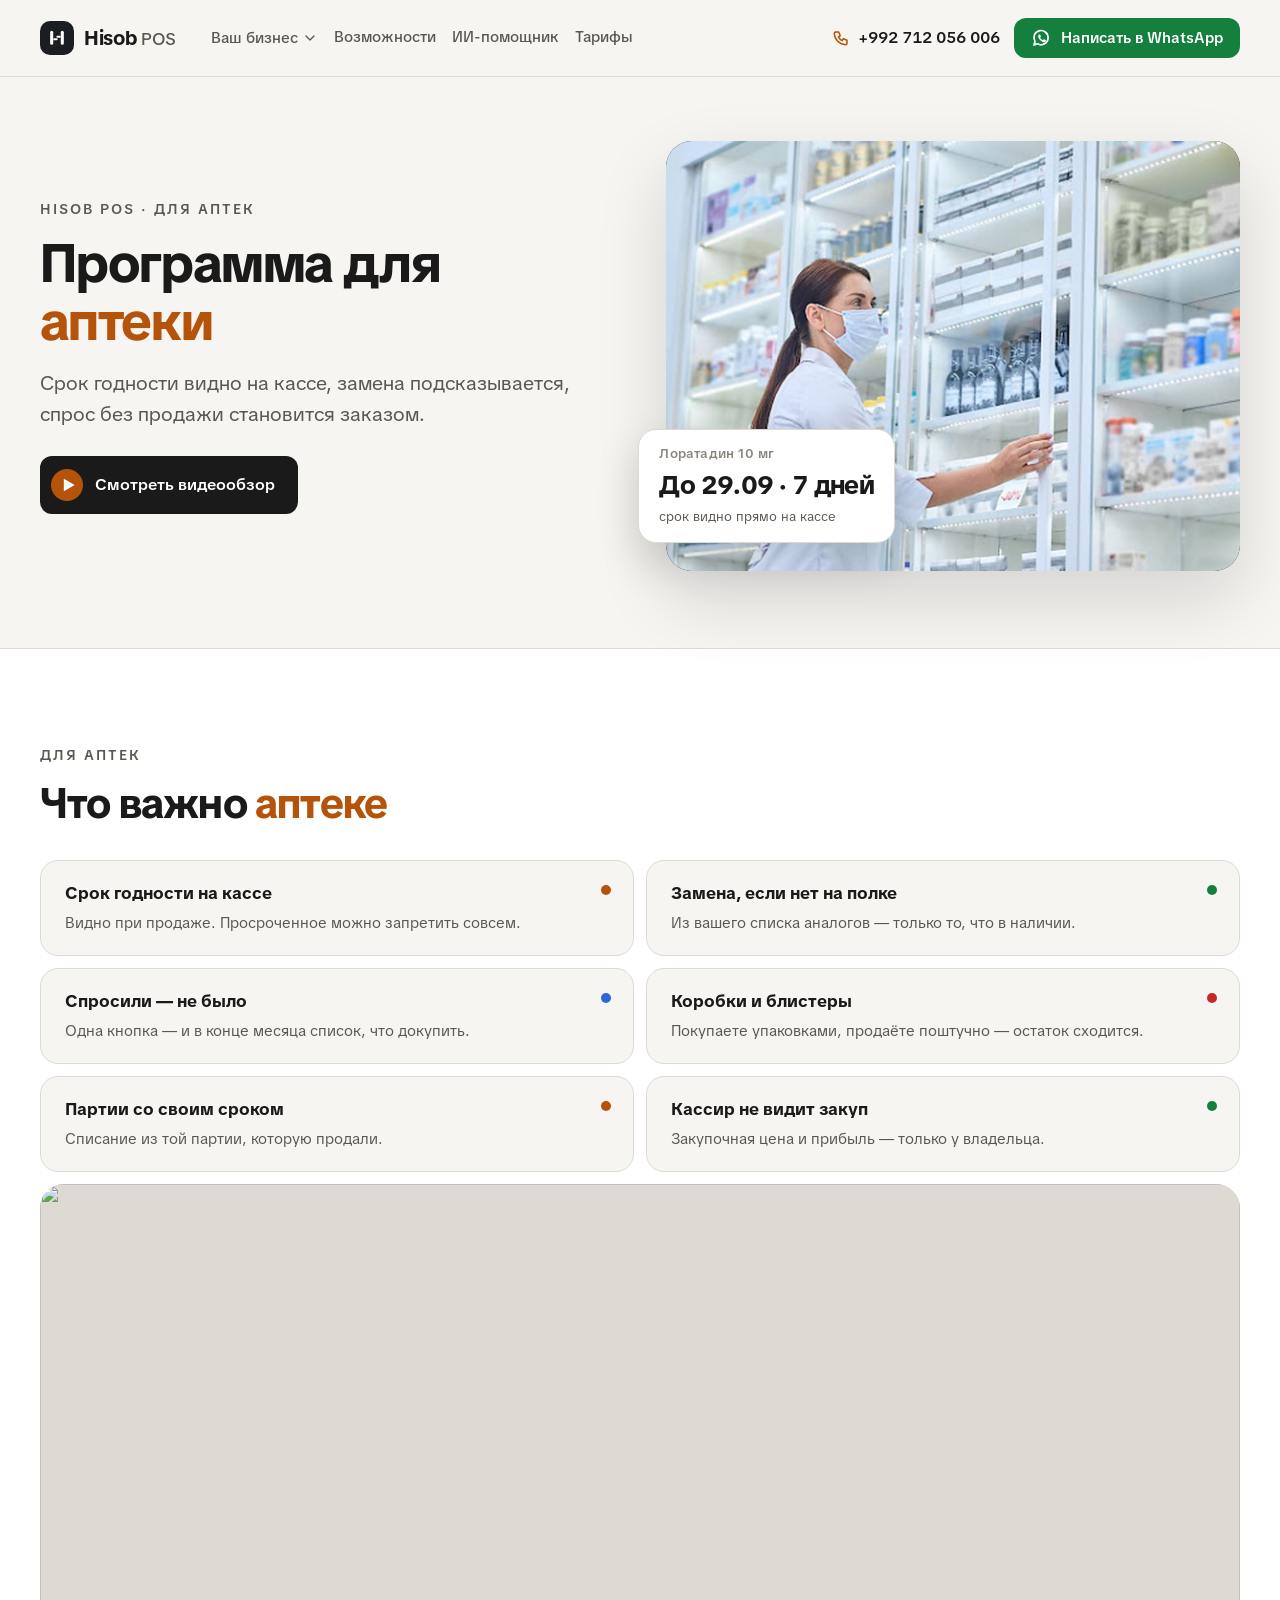
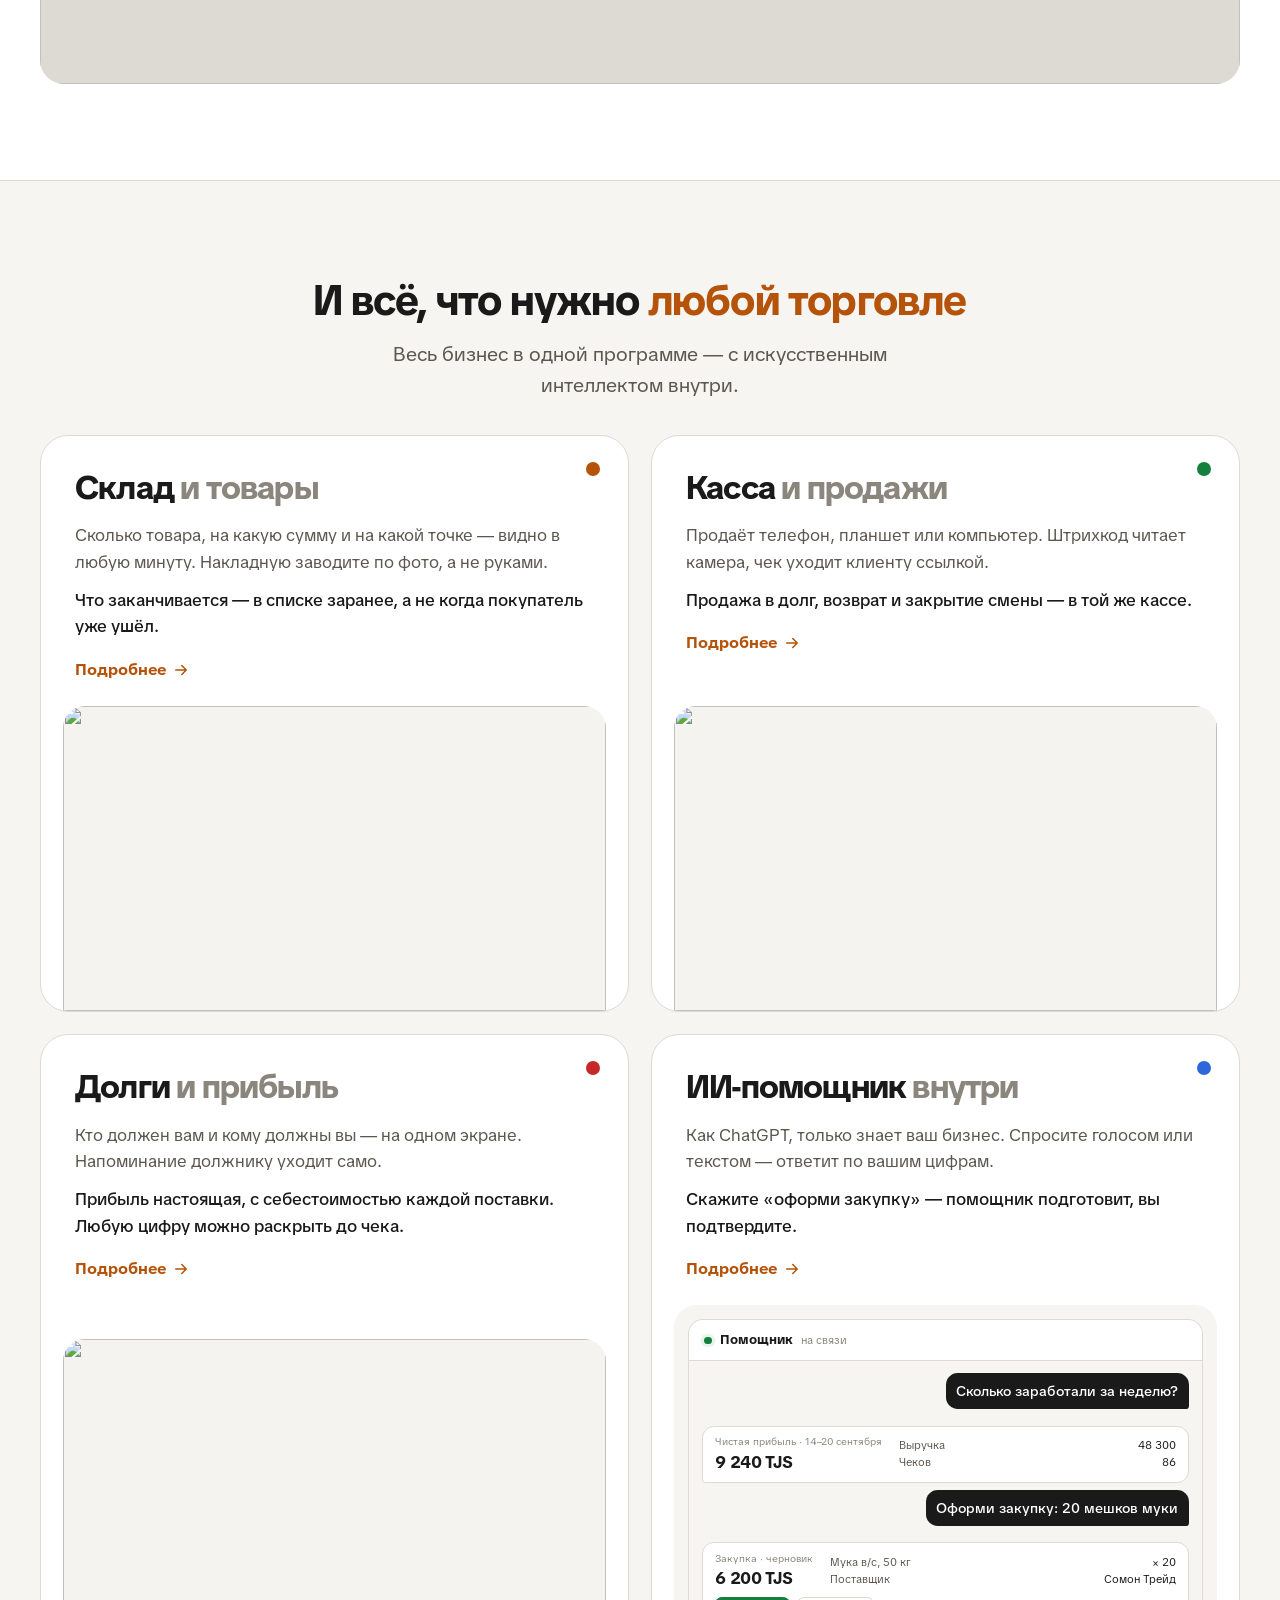
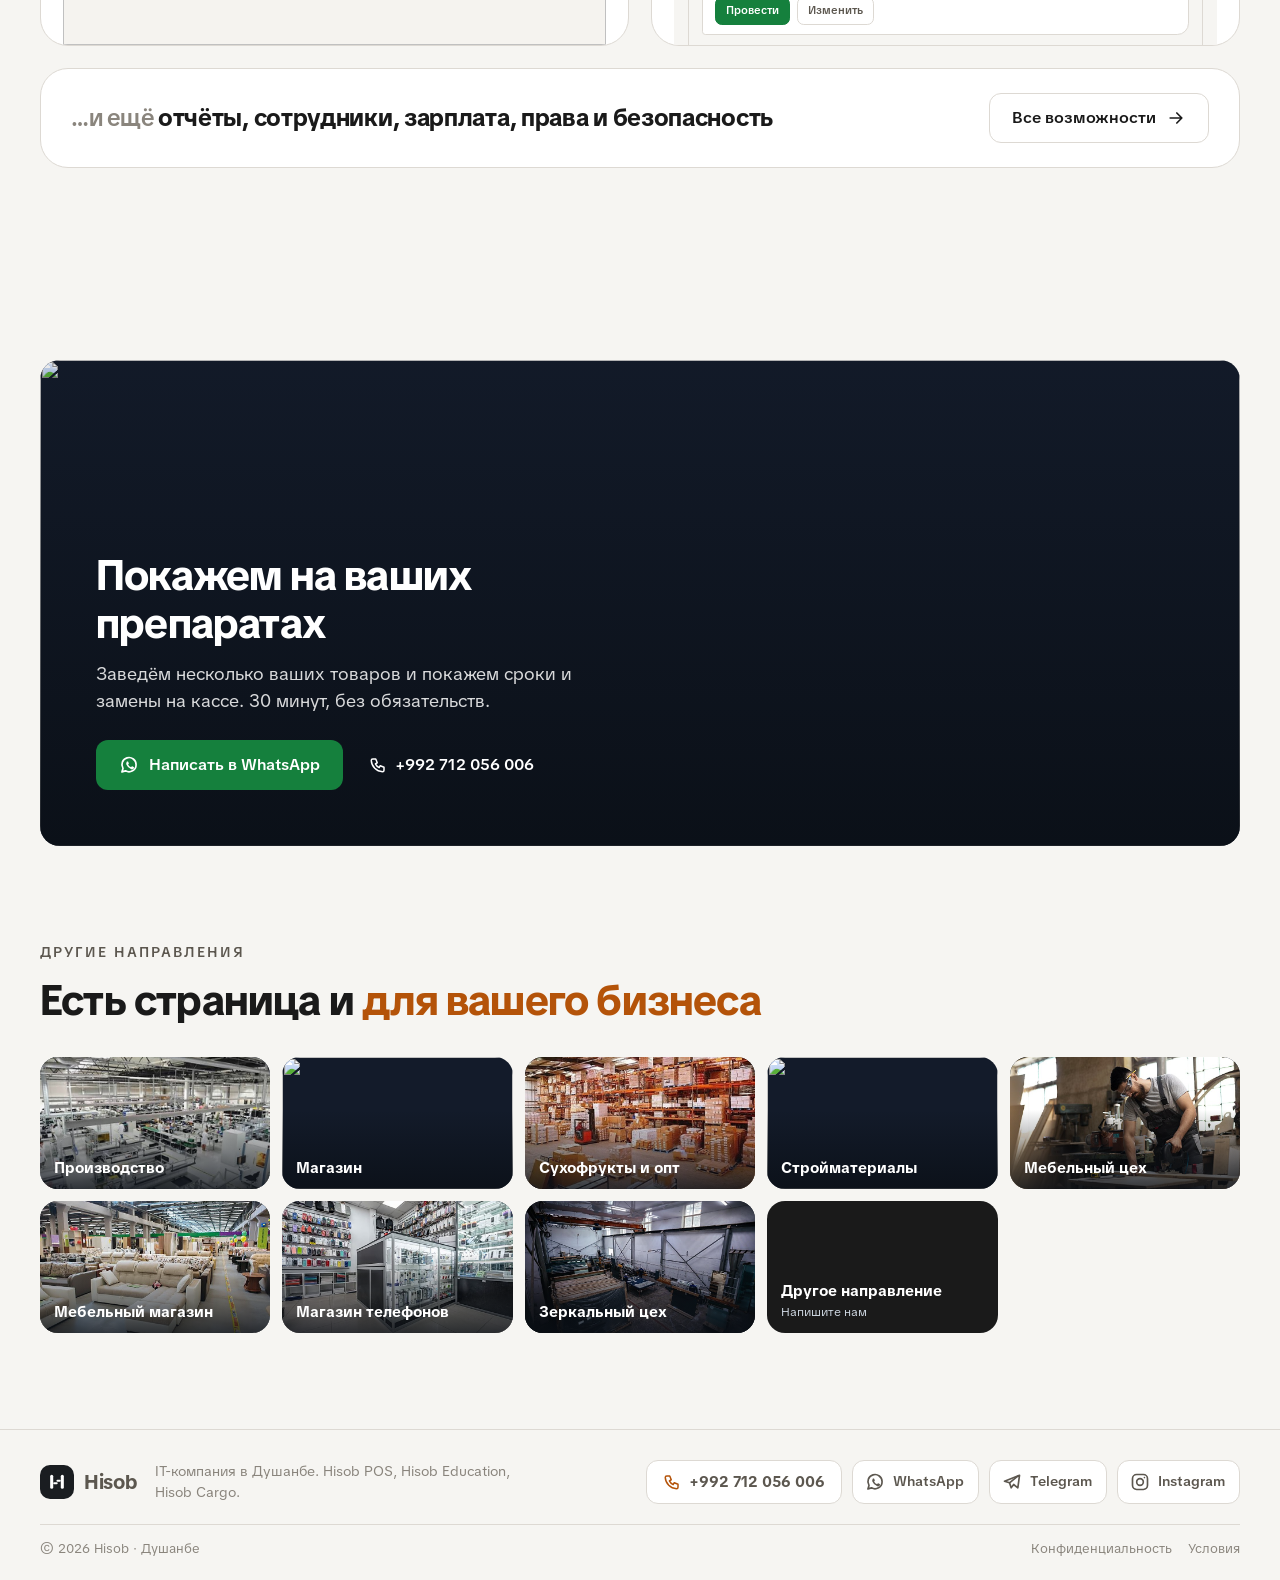
==== apteka/index.html @ f318dba4 "fixedappppp" ====
<!DOCTYPE html>
<html lang="ru">
<head>
<meta charset="UTF-8">
<meta name="viewport" content="width=device-width, initial-scale=1.0, viewport-fit=cover">
<title>Программа для аптеки — сроки годности, аналоги, дефектура | Hisob POS</title>
<meta name="description" content="Срок годности виден на кассе, замена подсказывается, когда товара нет, а несостоявшийся спрос записывается и превращается в заказ. Коробки на приходе, блистеры на кассе.">
<meta name="robots" content="index, follow">
<link rel="canonical" href="https://hisob.app/apteka/">
<meta property="og:type" content="website">
<meta property="og:url" content="https://hisob.app/apteka/">
<meta property="og:title" content="Программа для аптеки — сроки годности, аналоги, дефектура | Hisob POS">
<meta property="og:description" content="Срок годности виден на кассе, замена подсказывается, когда товара нет, а несостоявшийся спрос записывается и превращается в заказ. Коробки на приходе, блистеры на кассе.">
<meta property="og:image" content="https://hisob.app/images/og.jpg">
<meta name="twitter:card" content="summary_large_image">
<link rel="icon" href="../images/favicon.ico" sizes="any">
<link rel="icon" type="image/svg+xml" href="../images/favicon.svg">
<link rel="apple-touch-icon" href="../images/apple-touch-icon.png">
<link rel="manifest" href="../site.webmanifest">
<meta name="theme-color" content="#F6F5F2">
<link rel="preconnect" href="https://fonts.googleapis.com">
<link rel="preconnect" href="https://fonts.gstatic.com" crossorigin>
<link href="https://fonts.googleapis.com/css2?family=TikTok+Sans:wght@400;500;600;700;800&display=swap" rel="stylesheet">
<link rel="stylesheet" href="../styles.css?v=01768498">
</head>
<body>
<header class="header" id="header">
  <div class="wrap header-inner">
    <a href="../" class="logo"><span class="logo-mark"><svg viewBox="0 0 512 512" fill="#FFFFFF" aria-hidden="true"><rect x="97" y="88" width="71" height="324" rx="35"/><rect x="344" y="88" width="71" height="324" rx="35"/><rect x="243" y="204" width="101" height="46" rx="23"/><rect x="168" y="262" width="104" height="46" rx="23"/></svg></span><span>Hisob <small>POS</small></span></a>
    <nav class="nav" id="nav" aria-label="Основная навигация">
      <div class="has-menu">
        <a href="../#otrasli" class="menu-toggle" aria-haspopup="true">Ваш бизнес <svg width="16" height="16" viewBox="0 0 24 24" fill="none" stroke="currentColor" stroke-width="2" stroke-linecap="round" stroke-linejoin="round" aria-hidden="true"><path d="M6 9l6 6 6-6"/></svg></a>
        <div class="menu" role="menu">
          <div class="menu-grid">
<a class="menu-item" href="../proizvodstvo/"><span class="icon"><svg width="20" height="20" viewBox="0 0 24 24" fill="none" stroke="currentColor" stroke-width="2" stroke-linecap="round" stroke-linejoin="round" aria-hidden="true"><path d="M4 20h16M6 20V9l6-4 6 4v11M10 20v-5h4v5"/></svg></span><span><b>Производство</b><small>Пекарня, швейный цех, любой цех</small></span></a>
<a class="menu-item" href="../magazin/"><span class="icon"><svg width="20" height="20" viewBox="0 0 24 24" fill="none" stroke="currentColor" stroke-width="2" stroke-linecap="round" stroke-linejoin="round" aria-hidden="true"><path d="M4 10v10h16V10"/><path d="M3 10l2-6h14l2 6z"/><path d="M9 20v-5h6v5"/></svg></span><span><b>Магазин</b><small>Продукты, хозтовары, любая розница</small></span></a>
<a class="menu-item" href="../apteka/"><span class="icon"><svg width="20" height="20" viewBox="0 0 24 24" fill="none" stroke="currentColor" stroke-width="2" stroke-linecap="round" stroke-linejoin="round" aria-hidden="true"><rect x="3" y="9" width="18" height="6" rx="3" transform="rotate(-45 12 12)"/><path d="M9 9l6 6"/></svg></span><span><b>Аптека</b><small>Сроки, аналоги, дефектура</small></span></a>
<a class="menu-item" href="../opt/"><span class="icon"><svg width="20" height="20" viewBox="0 0 24 24" fill="none" stroke="currentColor" stroke-width="2" stroke-linecap="round" stroke-linejoin="round" aria-hidden="true"><path d="M3 16V6h11v10M14 9h4l3 3v4h-7"/><circle cx="7" cy="18" r="2"/><circle cx="17" cy="18" r="2"/></svg></span><span><b>Сухофрукты и опт</b><small>Партии, валюта, прибыль машины</small></span></a>
<a class="menu-item" href="../stroy/"><span class="icon"><svg width="20" height="20" viewBox="0 0 24 24" fill="none" stroke="currentColor" stroke-width="2" stroke-linecap="round" stroke-linejoin="round" aria-hidden="true"><rect x="3" y="6" width="18" height="12" rx="1"/><path d="M3 12h18M9 6v6M15 12v6"/></svg></span><span><b>Стройматериалы</b><small>Остатки, долги бригад, спрос</small></span></a>
<a class="menu-item" href="../mebel/"><span class="icon"><svg width="20" height="20" viewBox="0 0 24 24" fill="none" stroke="currentColor" stroke-width="2" stroke-linecap="round" stroke-linejoin="round" aria-hidden="true"><path d="M12 3l8 4.5v9l-8 4.5-8-4.5v-9z"/><path d="M12 12l8-4.5M12 12v9M12 12L4 7.5"/></svg></span><span><b>Мебельный цех</b><small>Базис, техкарта, выпуск, наряды</small></span></a>
<a class="menu-item" href="../mebel-magazin/"><span class="icon"><svg width="20" height="20" viewBox="0 0 24 24" fill="none" stroke="currentColor" stroke-width="2" stroke-linecap="round" stroke-linejoin="round" aria-hidden="true"><path d="M4 12V9a2 2 0 0 1 2-2h12a2 2 0 0 1 2 2v3"/><rect x="2" y="12" width="20" height="6" rx="2"/><path d="M5 18v2M19 18v2"/></svg></span><span><b>Мебельный магазин</b><small>Комплекты и предметы</small></span></a>
<a class="menu-item" href="../telefony/"><span class="icon"><svg width="20" height="20" viewBox="0 0 24 24" fill="none" stroke="currentColor" stroke-width="2" stroke-linecap="round" stroke-linejoin="round" aria-hidden="true"><rect x="7" y="2" width="10" height="20" rx="2"/><path d="M11 18h2"/></svg></span><span><b>Магазин телефонов</b><small>IMEI, гарантия, резерв</small></span></a>
<a class="menu-item" href="../zerkala/"><span class="icon"><svg width="20" height="20" viewBox="0 0 24 24" fill="none" stroke="currentColor" stroke-width="2" stroke-linecap="round" stroke-linejoin="round" aria-hidden="true"><rect x="5" y="3" width="14" height="18" rx="2"/><path d="M9 7l-2 4M14 7l-5 9"/></svg></span><span><b>Зеркальный цех</b><small>Раскрой, работы, отход</small></span></a>
          <a class="menu-item menu-other" href="https://wa.me/992712056006?text=%D0%97%D0%B4%D1%80%D0%B0%D0%B2%D1%81%D1%82%D0%B2%D1%83%D0%B9%D1%82%D0%B5%21%20%D0%9F%D0%BE%D0%B4%D1%81%D0%BA%D0%B0%D0%B6%D0%B8%D1%82%D0%B5%2C%20%D0%BF%D0%BE%D0%B4%D1%85%D0%BE%D0%B4%D0%B8%D1%82%20%D0%BB%D0%B8%20Hisob%20POS%20%D0%B4%D0%BB%D1%8F%20%D0%BC%D0%BE%D0%B5%D0%B3%D0%BE%20%D0%B1%D0%B8%D0%B7%D0%BD%D0%B5%D1%81%D0%B0%3A%20___" target="_blank" rel="noopener"><span class="icon"><svg width="20" height="20" viewBox="0 0 24 24" fill="none" stroke="currentColor" stroke-width="2" stroke-linecap="round" stroke-linejoin="round" aria-hidden="true"><path d="M5 12h14M13 6l6 6-6 6"/></svg></span><span><b>Другое направление</b><small>Напишите — подскажем, подходит ли</small></span></a>
          </div>
        </div>
      </div>
      <a href="../vozmozhnosti/">Возможности</a>
      <a href="../vozmozhnosti/#pomoshnik">ИИ-помощник</a>
      <a href="../#tarify">Тарифы</a>
    </nav>
    <div class="header-cta">
      <a class="header-phone" href="tel:+992712056006"><svg width="18" height="18" viewBox="0 0 24 24" fill="none" stroke="currentColor" stroke-width="2" stroke-linecap="round" stroke-linejoin="round" aria-hidden="true"><path d="M5 4h4l2 5-2.5 1.5a11 11 0 0 0 5 5L15 13l5 2v4a2 2 0 0 1-2 2A16 16 0 0 1 3 6a2 2 0 0 1 2-2"/></svg> <span>+992 712 056 006</span></a>
      <a class="btn btn-wa btn-sm" href="https://wa.me/992712056006?text=%D0%97%D0%B4%D1%80%D0%B0%D0%B2%D1%81%D1%82%D0%B2%D1%83%D0%B9%D1%82%D0%B5%21%20%D0%A5%D0%BE%D1%87%D1%83%20%D0%B7%D0%B0%D0%BF%D0%B8%D1%81%D0%B0%D1%82%D1%8C%D1%81%D1%8F%20%D0%BD%D0%B0%20%D0%BF%D0%BE%D0%BA%D0%B0%D0%B7%20Hisob%20POS." target="_blank" rel="noopener"><svg width="18" height="18" viewBox="0 0 24 24" fill="none" stroke="currentColor" stroke-width="2" stroke-linecap="round" stroke-linejoin="round" aria-hidden="true"><path d="M20.5 11.6a8.5 8.5 0 0 1-12.7 7.4L3.5 20.3l1.3-4.2A8.5 8.5 0 1 1 20.5 11.6z"/><path fill="currentColor" stroke="none" d="M9.3 8.1c.2-.4.4-.4.7-.4h.5c.2 0 .4.1.5.4l.8 1.8c.1.2.1.4-.1.6l-.6.7c-.1.1-.1.3 0 .5a6.3 6.3 0 0 0 3 2.8c.2.1.4.1.5 0l.7-.8c.2-.2.4-.2.6-.1l1.8.8c.2.1.3.3.3.5 0 .8-.4 1.5-1 1.9-.7.5-1.5.6-2.3.3a10 10 0 0 1-5.9-5.7c-.3-.8-.2-1.7.2-2.4z"/></svg> Написать в WhatsApp</a>
    </div>
    <a class="header-wa" href="https://wa.me/992712056006?text=%D0%97%D0%B4%D1%80%D0%B0%D0%B2%D1%81%D1%82%D0%B2%D1%83%D0%B9%D1%82%D0%B5%21%20%D0%A5%D0%BE%D1%87%D1%83%20%D0%B7%D0%B0%D0%BF%D0%B8%D1%81%D0%B0%D1%82%D1%8C%D1%81%D1%8F%20%D0%BD%D0%B0%20%D0%BF%D0%BE%D0%BA%D0%B0%D0%B7%20Hisob%20POS." target="_blank" rel="noopener" aria-label="Написать в WhatsApp"><svg width="18" height="18" viewBox="0 0 24 24" fill="none" stroke="currentColor" stroke-width="2" stroke-linecap="round" stroke-linejoin="round" aria-hidden="true"><path d="M20.5 11.6a8.5 8.5 0 0 1-12.7 7.4L3.5 20.3l1.3-4.2A8.5 8.5 0 1 1 20.5 11.6z"/><path fill="currentColor" stroke="none" d="M9.3 8.1c.2-.4.4-.4.7-.4h.5c.2 0 .4.1.5.4l.8 1.8c.1.2.1.4-.1.6l-.6.7c-.1.1-.1.3 0 .5a6.3 6.3 0 0 0 3 2.8c.2.1.4.1.5 0l.7-.8c.2-.2.4-.2.6-.1l1.8.8c.2.1.3.3.3.5 0 .8-.4 1.5-1 1.9-.7.5-1.5.6-2.3.3a10 10 0 0 1-5.9-5.7c-.3-.8-.2-1.7.2-2.4z"/></svg></a>
    <button class="menu-btn" id="menuBtn" type="button" aria-label="Меню" aria-expanded="false"><span></span><span></span><span></span></button>
  </div>
</header>
<section class="ind-hero"><div class="wrap ind-hero-grid">
  <div class="ind-hero-text">
    <span class="eyebrow"><a href="../">Hisob POS</a> · для аптек</span>
    <h1 class="h1">Программа для <em>аптеки</em></h1>
    
    <p class="lead">Срок годности видно на кассе, замена подсказывается, спрос без продажи становится заказом.</p>
    <div class="ind-chips"></div>
    <div class="hero-actions">
      <a class="btn btn-primary btn-video" href="https://www.youtube.com/watch?v=aqz-KE-bpKQ" data-video="aqz-KE-bpKQ" target="_blank" rel="noopener"><span class="play"><svg width="14" height="14" viewBox="0 0 24 24" aria-hidden="true"><path d="M7 4.5v15l13-7.5z" fill="currentColor"/></svg></span>Смотреть видеообзор</a>
    </div>
  </div>
  <div class="ind-visual"><div class="ind-photo"><img src="../images/ind-apteka.jpg" width="1200" height="900" alt="Фармацевт у витрины с лекарствами" loading="eager"></div><div class="ind-float"><small>Лоратадин 10 мг</small><b>До 29.09 · 7 дней</b><span>срок видно прямо на кассе</span></div></div>
</div></section>
<section class="section section-alt" id="osnova"><div class="wrap">
  <div class="mod-head"><span class="eyebrow">Для аптек</span><h2 class="h2">Что важно <em>аптеке</em></h2></div>
  <ul class="mod-grid"><li><span class="fdot amber"></span><b>Срок годности на кассе</b><p>Видно при продаже. Просроченное можно запретить совсем.</p></li><li><span class="fdot green"></span><b>Замена, если нет на полке</b><p>Из вашего списка аналогов — только то, что в наличии.</p></li><li><span class="fdot blue"></span><b>Спросили — не было</b><p>Одна кнопка — и в конце месяца список, что докупить.</p></li><li><span class="fdot red"></span><b>Коробки и блистеры</b><p>Покупаете упаковками, продаёте поштучно — остаток сходится.</p></li><li><span class="fdot amber"></span><b>Партии со своим сроком</b><p>Списание из той партии, которую продали.</p></li><li><span class="fdot green"></span><b>Кассир не видит закуп</b><p>Закупочная цена и прибыль — только у владельца.</p></li></ul>
  <div class="mod-photo"><img src="https://images.unsplash.com/photo-1580281657527-47f249e8f4df?w=1600&h=800&fit=crop&crop=entropy&q=72&fm=jpg" alt="" loading="lazy" width="1600" height="800"></div>
</div></section>
<section class="section" id="baza"><div class="wrap">
  <h2 class="h2 fhead">И всё, что нужно <em>любой торговле</em></h2>
  <p class="lead fsub">Весь бизнес в одной программе — с искусственным интеллектом внутри.</p>
  <ul class="fcards"><li class="fcard">
  <span class="fdot amber"></span>
  <h3><b>Склад</b> и товары</h3>
  <p>Сколько товара, на какую сумму и на какой точке — видно в любую минуту. Накладную заводите по фото, а не руками.</p>
  <p class="fmore">Что заканчивается — в списке заранее, а не когда покупатель уже ушёл.</p>
  <a class="flink" href="../vozmozhnosti/#sklad">Подробнее <svg width="18" height="18" viewBox="0 0 24 24" fill="none" stroke="currentColor" stroke-width="2" stroke-linecap="round" stroke-linejoin="round" aria-hidden="true"><path d="M5 12h14M13 6l6 6-6 6"/></svg></a>
  <div class="fimg"><img src="https://images.unsplash.com/photo-1741707041081-375fe8195102?w=1100&h=720&fit=crop&crop=entropy&q=72&fm=jpg" alt="" loading="lazy" width="1100" height="720"></div>
</li><li class="fcard">
  <span class="fdot green"></span>
  <h3><b>Касса</b> и продажи</h3>
  <p>Продаёт телефон, планшет или компьютер. Штрихкод читает камера, чек уходит клиенту ссылкой.</p>
  <p class="fmore">Продажа в долг, возврат и закрытие смены — в той же кассе.</p>
  <a class="flink" href="../vozmozhnosti/#kassa">Подробнее <svg width="18" height="18" viewBox="0 0 24 24" fill="none" stroke="currentColor" stroke-width="2" stroke-linecap="round" stroke-linejoin="round" aria-hidden="true"><path d="M5 12h14M13 6l6 6-6 6"/></svg></a>
  <div class="fimg"><img src="https://images.unsplash.com/photo-1556742049-0cfed4f6a45d?w=1100&h=720&fit=crop&crop=entropy&q=72&fm=jpg" alt="" loading="lazy" width="1100" height="720"></div>
</li><li class="fcard">
  <span class="fdot red"></span>
  <h3><b>Долги</b> и прибыль</h3>
  <p>Кто должен вам и кому должны вы — на одном экране. Напоминание должнику уходит само.</p>
  <p class="fmore">Прибыль настоящая, с себестоимостью каждой поставки. Любую цифру можно раскрыть до чека.</p>
  <a class="flink" href="../vozmozhnosti/#dolgi">Подробнее <svg width="18" height="18" viewBox="0 0 24 24" fill="none" stroke="currentColor" stroke-width="2" stroke-linecap="round" stroke-linejoin="round" aria-hidden="true"><path d="M5 12h14M13 6l6 6-6 6"/></svg></a>
  <div class="fimg"><img src="https://images.unsplash.com/photo-1556742111-a301076d9d18?w=1100&h=720&fit=crop&crop=entropy&q=72&fm=jpg" alt="" loading="lazy" width="1100" height="720"></div>
</li><li class="fcard">
  <span class="fdot blue"></span>
  <h3><b>ИИ-помощник</b> внутри</h3>
  <p>Как ChatGPT, только знает ваш бизнес. Спросите голосом или текстом — ответит по вашим цифрам.</p>
  <p class="fmore">Скажите «оформи закупку» — помощник подготовит, вы подтвердите.</p>
  <a class="flink" href="../vozmozhnosti/#pomoshnik">Подробнее <svg width="18" height="18" viewBox="0 0 24 24" fill="none" stroke="currentColor" stroke-width="2" stroke-linecap="round" stroke-linejoin="round" aria-hidden="true"><path d="M5 12h14M13 6l6 6-6 6"/></svg></a>
  <div class="fimg fchat"><div class="ai-chat" aria-label="Пример разговора с помощником">
    <div class="ai-chat-head"><span class="ai-dot"></span><b>Помощник</b><small>на связи</small></div>
    <div class="ai-msgs">
      <p class="ai-msg me">Сколько заработали за неделю?</p>
      <div class="ai-msg bot"><small>Чистая прибыль · 14–20 сентября</small><strong>9 240 TJS</strong>
        <dl><dt>Выручка</dt><dd>48 300</dd><dt>Чеков</dt><dd>86</dd></dl></div>
      <p class="ai-msg me">Оформи закупку: 20 мешков муки</p>
      <div class="ai-msg bot"><small>Закупка · черновик</small><strong>6 200 TJS</strong>
        <dl><dt>Мука в/с, 50 кг</dt><dd>× 20</dd><dt>Поставщик</dt><dd>Сомон Трейд</dd></dl>
        <div class="ai-actions"><span class="ok">Провести</span><span>Изменить</span></div></div>
    </div>
    <div class="ai-input"><span>Спросите или скажите…</span><i><svg width="18" height="18" viewBox="0 0 24 24" fill="none" stroke="currentColor" stroke-width="2" stroke-linecap="round" stroke-linejoin="round" aria-hidden="true"><rect x="9" y="3" width="6" height="11" rx="3"/><path d="M5 11a7 7 0 0 0 14 0M12 18v3"/></svg></i></div>
  </div></div>
</li></ul>
  <div class="fbar"><p>…и ещё <b>отчёты, сотрудники, зарплата, права и безопасность</b></p><a class="btn btn-ghost" href="../vozmozhnosti/">Все возможности <svg width="18" height="18" viewBox="0 0 24 24" fill="none" stroke="currentColor" stroke-width="2" stroke-linecap="round" stroke-linejoin="round" aria-hidden="true"><path d="M5 12h14M13 6l6 6-6 6"/></svg></a></div>
</div></section>
<section class="section"><div class="wrap">
  <div class="cta-photo">
    <img src="https://images.unsplash.com/photo-1697545806245-9795b6056141?w=1800&h=900&fit=crop&crop=entropy&q=72&fm=jpg" alt="" loading="lazy" width="1800" height="900">
    <div class="cta-over">
      <h2 class="h2">Покажем на ваших препаратах</h2>
      <p>Заведём несколько ваших товаров и покажем сроки и замены на кассе. 30 минут, без обязательств.</p>
      <div class="cta-actions">
        <a class="btn btn-wa" href="https://wa.me/992712056006?text=%D0%97%D0%B4%D1%80%D0%B0%D0%B2%D1%81%D1%82%D0%B2%D1%83%D0%B9%D1%82%D0%B5%21%20%D0%A3%20%D0%BC%D0%B5%D0%BD%D1%8F%20%D0%B0%D0%BF%D1%82%D0%B5%D0%BA%D0%B0.%20%D0%A5%D0%BE%D1%87%D1%83%20%D0%BF%D0%BE%D1%81%D0%BC%D0%BE%D1%82%D1%80%D0%B5%D1%82%D1%8C%20Hisob%20POS." target="_blank" rel="noopener"><svg width="24" height="24" viewBox="0 0 24 24" fill="none" stroke="currentColor" stroke-width="2" stroke-linecap="round" stroke-linejoin="round" aria-hidden="true"><path d="M20.5 11.6a8.5 8.5 0 0 1-12.7 7.4L3.5 20.3l1.3-4.2A8.5 8.5 0 1 1 20.5 11.6z"/><path fill="currentColor" stroke="none" d="M9.3 8.1c.2-.4.4-.4.7-.4h.5c.2 0 .4.1.5.4l.8 1.8c.1.2.1.4-.1.6l-.6.7c-.1.1-.1.3 0 .5a6.3 6.3 0 0 0 3 2.8c.2.1.4.1.5 0l.7-.8c.2-.2.4-.2.6-.1l1.8.8c.2.1.3.3.3.5 0 .8-.4 1.5-1 1.9-.7.5-1.5.6-2.3.3a10 10 0 0 1-5.9-5.7c-.3-.8-.2-1.7.2-2.4z"/></svg> Написать в WhatsApp</a>
        <a class="cta-phone" href="tel:+992712056006"><svg width="18" height="18" viewBox="0 0 24 24" fill="none" stroke="currentColor" stroke-width="2" stroke-linecap="round" stroke-linejoin="round" aria-hidden="true"><path d="M5 4h4l2 5-2.5 1.5a11 11 0 0 0 5 5L15 13l5 2v4a2 2 0 0 1-2 2A16 16 0 0 1 3 6a2 2 0 0 1 2-2"/></svg> +992 712 056 006</a>
        
      </div>
    </div>
  </div>
</div></section>
<section class="section others-sec"><div class="wrap">
  <div class="mod-head"><span class="eyebrow">Другие направления</span><h2 class="h2">Есть страница и <em>для вашего бизнеса</em></h2></div>
  <div class="others-grid"><a class="ptile" href="../proizvodstvo/"><img src="../images/ind-proizvodstvo.jpg" alt="" loading="lazy"><span class="ptile-label"><b>Производство</b></span></a><a class="ptile" href="../magazin/"><img src="https://images.unsplash.com/photo-1578916171728-46686eac8d58?w=600&h=400&fit=crop&crop=entropy&q=70&fm=jpg" alt="" loading="lazy"><span class="ptile-label"><b>Магазин</b></span></a><a class="ptile" href="../opt/"><img src="../images/tile-opt.jpg" alt="" loading="lazy"><span class="ptile-label"><b>Сухофрукты и опт</b></span></a><a class="ptile" href="../stroy/"><img src="https://images.unsplash.com/photo-1767188949854-b67a5f83beda?fit=crop&crop=entropy&q=72&fm=jpg&w=600&h=400" alt="" loading="lazy"><span class="ptile-label"><b>Стройматериалы</b></span></a><a class="ptile" href="../mebel/"><img src="../images/tile-mebel.jpg" alt="" loading="lazy"><span class="ptile-label"><b>Мебельный цех</b></span></a><a class="ptile" href="../mebel-magazin/"><img src="../images/tile-shop.jpg" alt="" loading="lazy"><span class="ptile-label"><b>Мебельный магазин</b></span></a><a class="ptile" href="../telefony/"><img src="../images/tile-phone.jpg" alt="" loading="lazy"><span class="ptile-label"><b>Магазин телефонов</b></span></a><a class="ptile" href="../zerkala/"><img src="../images/tile-mirror.jpg" alt="" loading="lazy"><span class="ptile-label"><b>Зеркальный цех</b></span></a><a class="ptile oth-more" href="https://wa.me/992712056006?text=%D0%97%D0%B4%D1%80%D0%B0%D0%B2%D1%81%D1%82%D0%B2%D1%83%D0%B9%D1%82%D0%B5%21%20%D0%9F%D0%BE%D0%B4%D1%81%D0%BA%D0%B0%D0%B6%D0%B8%D1%82%D0%B5%2C%20%D0%BF%D0%BE%D0%B4%D1%85%D0%BE%D0%B4%D0%B8%D1%82%20%D0%BB%D0%B8%20Hisob%20POS%20%D0%B4%D0%BB%D1%8F%20%D0%BC%D0%BE%D0%B5%D0%B3%D0%BE%20%D0%B1%D0%B8%D0%B7%D0%BD%D0%B5%D1%81%D0%B0%3A%20___" target="_blank" rel="noopener"><span class="ptile-label"><b>Другое направление</b><small>Напишите нам</small></span></a></div>
</div></section>
<footer class="footer" id="kontakty">
  <div class="wrap">
    <div class="foot-top">
      <div class="foot-brand">
        <a href="../" class="logo"><span class="logo-mark"><svg viewBox="0 0 512 512" fill="#FFFFFF" aria-hidden="true"><rect x="97" y="88" width="71" height="324" rx="35"/><rect x="344" y="88" width="71" height="324" rx="35"/><rect x="243" y="204" width="101" height="46" rx="23"/><rect x="168" y="262" width="104" height="46" rx="23"/></svg></span><span>Hisob</span></a>
        <p>IT-компания в Душанбе. Hisob POS, Hisob Education, Hisob Cargo.</p>
      </div>
      <div class="foot-contacts">
        <a class="foot-phone" href="tel:+992712056006"><svg width="18" height="18" viewBox="0 0 24 24" fill="none" stroke="currentColor" stroke-width="2" stroke-linecap="round" stroke-linejoin="round" aria-hidden="true"><path d="M5 4h4l2 5-2.5 1.5a11 11 0 0 0 5 5L15 13l5 2v4a2 2 0 0 1-2 2A16 16 0 0 1 3 6a2 2 0 0 1 2-2"/></svg> +992 712 056 006</a>
        <a class="foot-soc wa" href="https://wa.me/992712056006?text=%D0%97%D0%B4%D1%80%D0%B0%D0%B2%D1%81%D1%82%D0%B2%D1%83%D0%B9%D1%82%D0%B5%21%20%D0%A5%D0%BE%D1%87%D1%83%20%D1%83%D0%B7%D0%BD%D0%B0%D1%82%D1%8C%20%D0%BF%D1%80%D0%BE%20Hisob%20POS." target="_blank" rel="noopener"><svg width="22" height="22" viewBox="0 0 24 24" fill="none" stroke="currentColor" stroke-width="2" stroke-linecap="round" stroke-linejoin="round" aria-hidden="true"><path d="M20.5 11.6a8.5 8.5 0 0 1-12.7 7.4L3.5 20.3l1.3-4.2A8.5 8.5 0 1 1 20.5 11.6z"/><path fill="currentColor" stroke="none" d="M9.3 8.1c.2-.4.4-.4.7-.4h.5c.2 0 .4.1.5.4l.8 1.8c.1.2.1.4-.1.6l-.6.7c-.1.1-.1.3 0 .5a6.3 6.3 0 0 0 3 2.8c.2.1.4.1.5 0l.7-.8c.2-.2.4-.2.6-.1l1.8.8c.2.1.3.3.3.5 0 .8-.4 1.5-1 1.9-.7.5-1.5.6-2.3.3a10 10 0 0 1-5.9-5.7c-.3-.8-.2-1.7.2-2.4z"/></svg><span>WhatsApp</span></a>
        <a class="foot-soc tg" href="https://t.me/hisobapp" target="_blank" rel="noopener"><svg width="22" height="22" viewBox="0 0 24 24" fill="none" stroke="currentColor" stroke-width="2" stroke-linecap="round" stroke-linejoin="round" aria-hidden="true"><path d="M21 4L3 11l6 2 2 6 3-4 5 4z"/><path d="M9 13l10-8"/></svg><span>Telegram</span></a>
        <a class="foot-soc ig" href="https://instagram.com/hisob.app" target="_blank" rel="noopener"><svg width="22" height="22" viewBox="0 0 24 24" fill="none" stroke="currentColor" stroke-width="2" stroke-linecap="round" stroke-linejoin="round" aria-hidden="true"><rect x="3" y="3" width="18" height="18" rx="5"/><circle cx="12" cy="12" r="4"/><circle cx="17.3" cy="6.7" r="1" fill="currentColor" stroke="none"/></svg><span>Instagram</span></a>
      </div>
    </div>
    <div class="footer-bottom">
      <span>© 2026 Hisob · Душанбе</span>
      <span class="foot-links"><a href="../privacy.html">Конфиденциальность</a><a href="../terms.html">Условия</a></span>
    </div>
  </div>
</footer>
<script>
(function(){
  var b=document.getElementById('menuBtn'),n=document.getElementById('nav');
  if(!b||!n)return;
  b.addEventListener('click',function(){var o=n.classList.toggle('open');b.setAttribute('aria-expanded',o?'true':'false');});
  var h=document.getElementById('header');window.addEventListener('scroll',function(){h.classList.toggle('scrolled',window.scrollY>8);},{passive:true});
  var t=n.querySelector('.menu-toggle');if(t){t.addEventListener('click',function(e){if(window.innerWidth<=820){e.preventDefault();t.parentNode.classList.toggle('open');}});}
  n.addEventListener('click',function(e){var a=e.target.closest('a');if(a&&!a.classList.contains('menu-toggle')){n.classList.remove('open');b.setAttribute('aria-expanded','false');}});
})();
(function(){
  var rm=window.matchMedia&&window.matchMedia('(prefers-reduced-motion: reduce)').matches;
  var els=document.querySelectorAll('.section-head, .card, .step, .fact, .table, .devices, .cta, .faq > *, .also, .dark-band, .dark-card, .price-card, .cta-photo, .faq-card, .shot, .ai-msg, .ai-point, .fcard, .fp-list li');
  if(!('IntersectionObserver' in window)||rm){return;}
  var io=new IntersectionObserver(function(en){en.forEach(function(x){if(x.isIntersecting){x.target.classList.add('in');io.unobserve(x.target);}});},{rootMargin:'0px 0px -40px 0px',threshold:0.08});
  Array.prototype.forEach.call(els,function(el){var i=0,p=el.parentNode,c=el;while((c=c.previousElementSibling)&&i<5)i++;el.style.transitionDelay=(i*70)+'ms';el.classList.add('reveal');io.observe(el);});
})();
(function(){
  var d=document.getElementById('rotData'),slots=Array.prototype.slice.call(document.querySelectorAll('.ptile.rot'));
  if(!d)return;
  if(window.matchMedia&&window.matchMedia('(prefers-reduced-motion: reduce)').matches)return;
  var data=JSON.parse(d.textContent),all=data.rot,paused=false,collage=document.querySelector('.hero-collage');
  collage.addEventListener('mouseenter',function(){paused=true;});collage.addEventListener('mouseleave',function(){paused=false;});
  function preload(list){list.forEach(function(x){var im=new Image();im.src=x.img;});}
  function show(slot,img,t,s,href,fail){
    var old=slot.querySelector('img'),im=document.createElement('img');im.alt='';im.style.opacity='0';
    im.onload=function(){
      slot.insertBefore(im,old.nextSibling);
      var lab=slot.querySelector('.ptile-label');
      requestAnimationFrame(function(){requestAnimationFrame(function(){
        im.style.opacity='1';lab.classList.add('fade');
        setTimeout(function(){if(t)lab.querySelector('b').textContent=t;var sm=lab.querySelector('small');if(sm&&s!=null)sm.textContent=s;
          if(href){slot.href=href;slot.removeAttribute('target');}lab.classList.remove('fade');},300);
        setTimeout(function(){if(old.parentNode)old.parentNode.removeChild(old);},800);
      });});
    };
    im.onerror=function(){if(fail)fail();};
    im.src=img;
  }
  /* маленькие карточки: каждая меняется сама по себе */
  var shown=slots.map(function(s){var t=s.querySelector('b').textContent,it=null;all.forEach(function(x){if(x.t===t)it=x;});return it;});
  var hidden=all.filter(function(x){return shown.indexOf(x)<0;});
  preload(hidden);
  slots.forEach(function(slot,i){
    function tick(){
      if(!paused&&!document.hidden&&hidden.length){
        var n=Math.floor(Math.random()*hidden.length),next=hidden.splice(n,1)[0];
        var prev=shown[i];hidden.push(prev);shown[i]=next;show(slot,next.img,next.t,next.s,next.href,function(){shown[i]=prev;hidden.splice(hidden.indexOf(prev),1);});
      }
      setTimeout(tick,4500+Math.random()*3000);
    }
    setTimeout(tick,1200+i*700+Math.random()*900);
  });
  /* большие карточки: одна отрасль, разные ниши */
  document.querySelectorAll('.ptile[data-cycle]').forEach(function(slot,j){
    var list=data.cycle[slot.getAttribute('data-cycle')];if(!list||list.length<2)return;
    preload(list);var k=0;
    function tick(){
      if(!paused&&!document.hidden&&list.length>1){k=(k+1)%list.length;var kk=k;show(slot,list[kk].img,null,list[kk].s,null,function(){list.splice(kk,1);k=kk-1;});}
      setTimeout(tick,6000);
    }
    setTimeout(tick,2500+j*2100);
  });
})();
(function(){
  var d=document.getElementById('scrData'),tabs=document.getElementById('scrTabs');if(!d||!tabs)return;
  var S=JSON.parse(d.textContent),D=document.getElementById('scrD'),M=document.getElementById('scrM'),C=document.getElementById('scrCap'),U=document.getElementById('scrUrl'),cur=0;
  S.forEach(function(x){var a=new Image();a.src=x.d;var b=new Image();b.src=x.m;});
  function fade(img,src){if(img.getAttribute('src').indexOf(src)>=0)return;img.classList.add('out');setTimeout(function(){img.src=src;img.onload=function(){img.classList.remove('out');};},220);}
  tabs.addEventListener('click',function(e){var t=e.target.closest('.tab');if(!t)return;var i=+t.dataset.i;if(i===cur)return;cur=i;
    Array.prototype.forEach.call(tabs.children,function(c){c.classList.toggle('active',c===t);});
    fade(D,S[i].d);fade(M,S[i].m);C.textContent=S[i].c;U.textContent='hisob.app / '+S[i].u;});
})();
</script>
<script>
(function(){
  var links=document.querySelectorAll('[data-video]'); if(!links.length) return;
  var box=null, last=null;
  function close(){ if(!box) return; box.remove(); box=null; document.documentElement.style.overflow=''; if(last) last.focus(); }
  function open(id){
    box=document.createElement('div'); box.className='vmodal'; box.setAttribute('role','dialog'); box.setAttribute('aria-modal','true'); box.setAttribute('aria-label','Видеообзор Hisob POS');
    box.innerHTML='<div class="vmodal-in"><button class="vmodal-x" type="button" aria-label="Закрыть">&times;</button><div class="vmodal-frame"><iframe src="https://www.youtube-nocookie.com/embed/'+id+'?autoplay=1&rel=0&modestbranding=1" title="Видеообзор Hisob POS" allow="autoplay; encrypted-media; picture-in-picture; fullscreen" allowfullscreen></iframe></div></div>';
    document.body.appendChild(box); document.documentElement.style.overflow='hidden';
    box.addEventListener('click',function(e){ if(e.target===box||e.target.classList.contains('vmodal-x')) close(); });
    box.querySelector('.vmodal-x').focus();
  }
  Array.prototype.forEach.call(links,function(a){ a.addEventListener('click',function(e){ if(e.metaKey||e.ctrlKey||e.shiftKey) return; e.preventDefault(); last=a; open(a.getAttribute('data-video')); }); });
  document.addEventListener('keydown',function(e){ if(e.key==='Escape') close(); });
})();
</script>
<script>
(function(){var st=document.querySelector('.hero-strip');if(!st)return;
['touchstart','pointerdown'].forEach(function(e){st.addEventListener(e,function(){st.classList.add('paused');},{passive:true});});
['touchend','touchcancel','pointerup','pointercancel'].forEach(function(e){st.addEventListener(e,function(){setTimeout(function(){st.classList.remove('paused');},1500);},{passive:true});});
})();
</script>
</body>
</html>
---- styles.css ----
/* Hisob — hisob.app · единый стиль с презентацией */
:root {
  --ground: #F6F5F2;
  --paper: #FFFFFF;
  --ink: #1A1A1A;
  --secondary: #5C574F;
  --muted: #8A857D;
  --rule: #DDD9D3;
  --hover: #F5F3EF;
  --divider: #EDEAE4;
  --amber: #B45309;
  --amber-dark: #8A3F07;
  --amber-light: #FDF0E6;
  --green: #15803D;
  --green-light: #E8F5E9;
  --red: #C62828;
  --red-light: #FFEBEE;
  --blue: #2F66D9;
  --blue-light: #E8F3FF;
  --dark: #131B2A;
  --dark-card: #1D2738;
  --dark-text: #E8EDF3;
  --dark-muted: #8B98A8;
  --plate: #1A1D21;
  --radius: 20px;
  --radius-sm: 12px;
  --wrap: 1200px;
}

* { box-sizing: border-box; }
html { scroll-behavior: smooth; -webkit-text-size-adjust: 100%; }
body {
  margin: 0;
  font-family: 'TikTok Sans', system-ui, -apple-system, 'Segoe UI', sans-serif;
  color: var(--ink);
  background: var(--ground);
  line-height: 1.5;
  -webkit-font-smoothing: antialiased;
}
h1, h2, h3, h4, p, ul, ol, figure { margin: 0; }
ul, ol { padding: 0; list-style: none; }
img { max-width: 100%; height: auto; display: block; }
a { color: var(--amber); text-decoration: none; }
a:hover { color: var(--amber-dark); }
button { font: inherit; }

.wrap { width: min(var(--wrap), 100% - 40px); margin: 0 auto; }
.sr-only { position: absolute; width: 1px; height: 1px; overflow: hidden; clip: rect(0 0 0 0); white-space: nowrap; }

/* ---------- шапка ---------- */
.header {
  position: sticky; top: 0; z-index: 50;
  background: rgba(246,245,242,0.92);
  backdrop-filter: saturate(150%) blur(10px);
  border-bottom: 1px solid var(--rule);
}
.header-inner { display: flex; align-items: center; gap: 28px; height: 76px; }
.header.scrolled { box-shadow: 0 6px 24px rgba(15,15,15,0.06); }
.logo { display: flex; align-items: center; gap: 10px; color: var(--ink); font-weight: 700; font-size: 20px; letter-spacing: -0.3px; }
.logo-mark { width: 34px; height: 34px; border-radius: 10px; background: var(--plate); display: grid; place-items: center; flex-shrink: 0; }
.logo-mark svg { width: 22px; height: 22px; }
.logo span small { font-weight: 500; color: var(--secondary); }
.nav { display: flex; gap: 16px; margin-left: 8px; }
.nav a { color: var(--secondary); font-weight: 500; font-size: 15px; }
.nav a:hover, .nav a[aria-current] { color: var(--ink); }
.header-cta { margin-left: auto; display: flex; gap: 14px; align-items: center; }
.header-phone { display: inline-flex; align-items: center; gap: 8px; color: var(--ink); font-weight: 600; font-size: 16px; font-variant-numeric: tabular-nums; white-space: nowrap; }
.header-phone svg { width: 18px; height: 18px; color: var(--amber); }
.header-phone:hover { color: var(--amber-dark); }
/* выпадающее меню отраслей */
.has-menu { position: relative; }
.menu-toggle { display: inline-flex; align-items: center; gap: 4px; }
.menu-toggle svg { transition: transform .15s; }
.has-menu:hover .menu-toggle svg, .has-menu.open .menu-toggle svg { transform: rotate(180deg); }
.menu { display: none; position: absolute; left: -16px; top: calc(100% + 14px); width: 760px; background: var(--paper); border: 1px solid var(--rule); border-radius: var(--radius); box-shadow: 0 24px 60px rgba(15,15,15,0.12); padding: 14px; z-index: 60; }
.menu::before { content: ''; position: absolute; left: 0; right: 0; top: -16px; height: 16px; }
.has-menu:hover .menu, .has-menu.open .menu { display: block; }
.menu-grid { display: grid; grid-template-columns: 1fr 1fr; gap: 4px; }
.menu-item { display: flex; gap: 12px; align-items: flex-start; padding: 10px 12px; border-radius: 12px; color: var(--ink); }
.menu-item:hover { background: var(--hover); color: var(--ink); }
.menu-item .icon { width: 38px; height: 38px; border-radius: 10px; background: var(--amber-light); color: var(--amber); display: grid; place-items: center; flex-shrink: 0; }
.menu-item b { display: block; font-size: 16px; font-weight: 600; }
.menu-item small { display: block; font-size: 13px; color: var(--secondary); margin-top: 2px; }
.menu-foot { border-top: 1px solid var(--divider); margin-top: 10px; padding: 12px 12px 4px; font-size: 14px; color: var(--secondary); }
.menu-btn { display: none; margin-left: auto; width: 44px; height: 44px; border: 1px solid var(--rule); border-radius: 10px; background: var(--paper); cursor: pointer; }
.menu-btn span { display: block; width: 18px; height: 2px; background: var(--ink); margin: 3px auto; border-radius: 2px; }

/* ---------- кнопки ---------- */
.btn {
  display: inline-flex; align-items: center; justify-content: center; gap: 10px;
  min-height: 48px; padding: 12px 22px; border-radius: var(--radius-sm);
  font-weight: 600; font-size: 16px; border: 1px solid transparent; cursor: pointer;
  transition: background .15s, color .15s, border-color .15s;
}
.btn svg { width: 20px; height: 20px; flex-shrink: 0; }
.btn-primary { background: var(--ink); color: #fff; }
.btn-primary:hover { background: #000; color: #fff; }
.btn-ghost { background: var(--paper); color: var(--ink); border-color: var(--rule); }
.btn-ghost:hover { background: var(--hover); color: var(--ink); }
.btn-light { background: #fff; color: var(--dark); }
.btn-light:hover { background: #F0F2F5; color: var(--dark); }
.btn-outline-light { background: transparent; color: #fff; border-color: rgba(255,255,255,0.35); }
.btn-outline-light:hover { background: rgba(255,255,255,0.08); color: #fff; }
.btn-wa { background: var(--green); color: #fff; }
.btn-wa:hover { background: #106B31; color: #fff; }
.btn-sm { min-height: 40px; padding: 8px 16px; font-size: 15px; }

/* ---------- типографика ---------- */
.eyebrow { display: block; font-size: 14px; font-weight: 600; letter-spacing: 2px; text-transform: uppercase; color: var(--secondary); margin-bottom: 14px; }
.h1 { font-size: clamp(34px, 5.2vw, 58px); line-height: 1.08; font-weight: 700; letter-spacing: -1.2px; }
.h2 { font-size: clamp(28px, 3.6vw, 42px); line-height: 1.14; font-weight: 700; letter-spacing: -0.8px; }
.h3 { font-size: 21px; line-height: 1.3; font-weight: 700; }
.lead { font-size: clamp(17px, 1.6vw, 20px); line-height: 1.55; color: var(--secondary); }
.section { padding: clamp(56px, 8vw, 96px) 0; }
.section-alt { background: var(--paper); border-top: 1px solid var(--rule); border-bottom: 1px solid var(--rule); }
.section-head { display: grid; grid-template-columns: 1.1fr 1fr; gap: 40px; align-items: end; margin-bottom: 40px; }
.section-head .lead { padding-bottom: 6px; }
.accent-line { display: block; font-size: clamp(20px, 2.2vw, 28px); font-weight: 600; color: var(--amber); letter-spacing: -0.4px; margin-top: 8px; }

/* ---------- hero: коллаж ---------- */
.hero { padding: clamp(32px, 4vw, 48px) 0 clamp(48px, 6vw, 80px); overflow: hidden; }
.hero-collage { display: grid; grid-template-columns: 1fr 1fr 2.9fr 1fr 1fr; grid-template-rows: auto auto; gap: 18px; align-items: stretch; }
.hero-text { grid-column: 3; grid-row: 1 / 3; text-align: center; padding: 28px 8px; display: flex; flex-direction: column; justify-content: center; align-items: center; }
.hero-text .h1 { font-size: clamp(30px, 3.1vw, 44px); letter-spacing: -0.9px; }
.hero-text .h1 em { font-style: normal; color: var(--amber); }
.hero-text .lead { margin-top: 16px; max-width: 500px; font-size: 18px; }
.hero-actions { display: flex; flex-wrap: wrap; justify-content: center; gap: 12px; margin-top: 26px; }
.hero-note { margin-top: 18px; font-size: 14px; color: var(--muted); max-width: 520px; }
.hero-note a { color: var(--secondary); text-decoration: underline; text-decoration-color: var(--rule); text-underline-offset: 3px; }
.hero-note a:hover { color: var(--ink); }
.ptile { position: relative; display: block; border-radius: 22px; overflow: hidden; background: var(--dark); min-height: 220px; color: #fff; isolation: isolate; }
.ptile img { width: 100%; height: 100%; object-fit: cover; position: absolute; inset: 0; transition: transform .5s ease, opacity .7s ease; }
.ptile-label { transition: opacity .3s; } .ptile-label.fade { opacity: 0; }
.ptile:hover img { transform: scale(1.05); }
.ptile::after { content: ''; position: absolute; inset: 0; background: linear-gradient(180deg, rgba(10,15,22,0) 40%, rgba(10,15,22,0.82) 100%); }
.ptile-label { position: absolute; left: 18px; right: 18px; bottom: 16px; z-index: 1; }
.ptile-label b { display: block; font-size: 18px; font-weight: 700; line-height: 1.2; }
.ptile-label small { display: block; font-size: 13px; color: #C9D2DC; margin-top: 3px; }
.ptile:hover { color: #fff; }
.p1 { grid-column: 1 / 3; grid-row: 1; }
.p2 { grid-column: 4 / 6; grid-row: 1; }
.p3 { grid-column: 1; grid-row: 2; }
.p4 { grid-column: 2; grid-row: 2; }
.p5 { grid-column: 4; grid-row: 2; }
.p6 { grid-column: 5; grid-row: 2; }
.p3, .p4, .p5, .p6 { min-height: 190px; }
.p3 .ptile-label small, .p4 .ptile-label small, .p5 .ptile-label small, .p6 .ptile-label small { display: none; }
.p3 .ptile-label b, .p4 .ptile-label b, .p5 .ptile-label b, .p6 .ptile-label b { font-size: 16px; }
.tabs { display: flex; flex-wrap: wrap; gap: 8px; justify-content: center; margin: -8px 0 14px; }
.tab { font: inherit; font-size: 15px; font-weight: 600; color: var(--secondary); background: var(--paper); border: 1px solid var(--rule); border-radius: 999px; padding: 9px 18px; cursor: pointer; transition: background .15s, color .15s, border-color .15s; }
.tab:hover { color: var(--ink); border-color: var(--muted); }
.tab.active { background: var(--ink); color: #fff; border-color: var(--ink); }
.tab-cap { text-align: center; color: var(--secondary); font-size: 16px; margin: 0 0 22px; min-height: 24px; }
.shot-wrap img { display: block; transition: opacity .25s ease; }
.shot-wrap img.out { opacity: 0; }
.devices { display: flex; align-items: flex-end; justify-content: center; gap: 28px; }
.desktop-frame { width: min(100%, 900px); border-radius: 16px; background: var(--paper); border: 1px solid var(--rule); overflow: hidden; box-shadow: 0 24px 60px rgba(15,15,15,0.10); flex-shrink: 1; }
.desktop-bar { height: 34px; background: #F0EEE9; border-bottom: 1px solid var(--rule); display: flex; align-items: center; gap: 12px; padding: 0 14px; }
.desktop-bar i { width: 9px; height: 9px; border-radius: 50%; background: var(--rule); display: inline-block; }
.desktop-bar b { flex: 1; height: 20px; border-radius: 6px; background: #fff; border: 1px solid var(--rule); font-size: 11px; font-weight: 500; color: var(--secondary); display: flex; align-items: center; padding: 0 10px; }
.phone-frame { width: clamp(150px, 19%, 236px); background: var(--ink); border-radius: 28px; padding: 7px; box-shadow: 0 20px 50px rgba(15,15,15,0.22); flex-shrink: 0; }
.phone-frame img { border-radius: 22px; }

/* ---------- полоса фактов ---------- */
.facts { display: grid; grid-template-columns: repeat(3, 1fr); gap: 16px; padding: 28px 0; border-top: 1px solid var(--rule); margin-top: clamp(32px, 5vw, 56px); }
.fact { display: flex; gap: 12px; align-items: flex-start; }
.fact svg { width: 22px; height: 22px; color: var(--amber); flex-shrink: 0; margin-top: 2px; }
.fact b { display: block; font-size: 16px; font-weight: 700; }
.fact span { font-size: 14px; color: var(--secondary); }

/* ---------- карточки ---------- */
.cards { display: grid; grid-template-columns: repeat(3, 1fr); gap: 18px; }
.cards-2 { grid-template-columns: repeat(2, 1fr); }
.cards-4 { grid-template-columns: repeat(4, 1fr); }
.card { background: var(--paper); border: 1px solid var(--rule); border-radius: var(--radius); padding: 26px; display: flex; flex-direction: column; gap: 12px; }
.card .icon { width: 46px; height: 46px; border-radius: 14px; display: grid; place-items: center; background: var(--amber-light); color: var(--amber); }
.card .icon svg { width: 24px; height: 24px; }
.card .icon.green { background: var(--green-light); color: var(--green); }
.card .icon.blue { background: var(--blue-light); color: var(--blue); }
.card .icon.red { background: var(--red-light); color: var(--red); }
.card p { color: var(--secondary); font-size: 16px; }
.card-link { transition: border-color .15s, transform .15s; color: var(--ink); }
.card-link:hover { border-color: var(--secondary); color: var(--ink); transform: translateY(-2px); }
.card-link .more { margin-top: auto; font-weight: 600; color: var(--amber); display: inline-flex; gap: 6px; align-items: center; }
.tag { display: inline-block; font-size: 12px; font-weight: 600; letter-spacing: 1px; text-transform: uppercase; color: var(--secondary); background: var(--hover); border-radius: 6px; padding: 4px 8px; }

/* ---------- тёмная плашка ---------- */
.dark-band { background: var(--dark); color: var(--dark-text); border-radius: var(--radius); padding: clamp(24px, 4vw, 40px); display: flex; gap: 22px; align-items: center; }
.dark-band .icon { width: 46px; height: 46px; border-radius: 14px; background: var(--dark-card); color: var(--dark-muted); display: grid; place-items: center; flex-shrink: 0; }
.dark-band .icon svg { width: 22px; height: 22px; }
.dark-band p { font-size: 18px; line-height: 1.5; }
.dark-card { background: var(--dark); color: var(--dark-text); border-radius: var(--radius); padding: 28px; }
.dark-card h3 { color: #fff; }
.dark-card p { color: var(--dark-text); }
.dark-card .eyebrow { color: var(--dark-muted); }

/* ---------- сравнение / таблицы ---------- */
.table { width: 100%; border-collapse: collapse; background: var(--paper); border: 1px solid var(--rule); border-radius: var(--radius); overflow: hidden; }
.table th, .table td { padding: 14px 18px; text-align: left; vertical-align: top; border-bottom: 1px solid var(--divider); font-size: 16px; }
.table th { font-size: 13px; letter-spacing: 1px; text-transform: uppercase; color: var(--muted); font-weight: 600; background: var(--hover); }
.table tr:last-child td { border-bottom: 0; }
.table td.was { color: var(--secondary); }
.table td.now { font-weight: 500; }
.table td.num { text-align: right; font-variant-numeric: tabular-nums; white-space: nowrap; }
.table tr.total td { background: var(--hover); font-weight: 700; }
.table td.minus { color: var(--green); }

.also { margin-top: 20px; font-size: 16px; line-height: 1.6; color: var(--secondary); }
.also b { color: var(--ink); }

/* ---------- шаги ---------- */
.steps { display: grid; grid-template-columns: repeat(4, 1fr); gap: 18px; counter-reset: step; }
.step { background: var(--paper); border: 1px solid var(--rule); border-radius: var(--radius); padding: 24px; }
.step b.num { display: inline-grid; place-items: center; width: 36px; height: 36px; border-radius: 10px; background: var(--ink); color: #fff; font-size: 16px; margin-bottom: 14px; }
.step h3 { font-size: 19px; margin-bottom: 8px; }
.step p { color: var(--secondary); font-size: 15px; }

/* ---------- скриншоты в рамках ---------- */
.shot { border-radius: 16px; background: var(--paper); border: 1px solid var(--rule); overflow: hidden; box-shadow: 0 16px 40px rgba(15,15,15,0.08); }
.split { display: grid; grid-template-columns: 1.15fr 1fr; gap: 36px; align-items: center; }
.split.reverse > :first-child { order: 2; }
.split .h2 { margin-bottom: 14px; }
.split .lead { margin-bottom: 18px; }
.checklist li { display: flex; gap: 12px; align-items: flex-start; padding: 8px 0; font-size: 16px; color: var(--ink); }
.checklist li svg { width: 20px; height: 20px; color: var(--green); flex-shrink: 0; margin-top: 3px; }

/* ---------- отраслевой hero с фото ---------- */
.hero-photo { position: relative; background: #0E1520; color: #fff; overflow: hidden; }
.hero-photo img.bg { position: absolute; inset: 0; width: 100%; height: 100%; object-fit: cover; object-position: left center; }
.hero-photo .scrim { position: absolute; inset: 0; background: linear-gradient(180deg, rgba(10,15,22,0.62) 0%, rgba(10,15,22,0.25) 30%, rgba(10,15,22,0.45) 70%, rgba(10,15,22,0.95) 100%), linear-gradient(100deg, rgba(10,15,22,0.95) 0%, rgba(10,15,22,0.85) 45%, rgba(10,15,22,0.45) 100%); }
.hero-photo .wrap { position: relative; padding: clamp(56px, 9vw, 120px) 0; }
.hero-photo .h1 { color: #fff; }
.hero-photo .lead { color: #C9D2DC; }
.hero-photo .accent-line { color: #E8B27A; }
.hero-photo .hero-text { max-width: 680px; }
.chips { display: flex; flex-wrap: wrap; gap: 8px; margin-top: 22px; }
.chips span { font-size: 14px; font-weight: 600; color: #fff; border: 1px solid rgba(255,255,255,0.28); border-radius: 999px; padding: 6px 12px; }

/* ---------- FAQ ---------- */
.faq details { background: var(--paper); border: 1px solid var(--rule); border-radius: 14px; padding: 4px 22px; margin-bottom: 10px; }
.faq summary { cursor: pointer; font-weight: 600; font-size: 17px; padding: 14px 0; list-style: none; display: flex; justify-content: space-between; gap: 16px; }
.faq summary::-webkit-details-marker { display: none; }
.faq summary::after { content: '+'; color: var(--muted); font-weight: 500; }
.faq details[open] summary::after { content: '−'; }
.faq details p { color: var(--secondary); padding: 0 0 16px; font-size: 16px; }

/* ---------- CTA блок ---------- */
.cta { background: var(--dark); color: #fff; border-radius: var(--radius); padding: clamp(32px, 5vw, 56px); display: grid; grid-template-columns: 1.3fr 1fr; gap: 32px; align-items: center; }
.cta .h2 { color: #fff; }
.cta p { color: var(--dark-text); margin-top: 12px; font-size: 18px; }
.cta-actions { display: flex; flex-direction: column; gap: 10px; }
.cta-actions .btn { width: 100%; }

/* ---------- подвал ---------- */
.footer { border-top: 1px solid var(--rule); padding: 40px 0 28px; color: var(--secondary); font-size: 15px; }
.footer-grid { display: grid; grid-template-columns: 1.4fr 1fr 1fr 1fr; gap: 28px; margin-bottom: 28px; }
.footer h4 { font-size: 14px; letter-spacing: 1.2px; text-transform: uppercase; color: var(--muted); margin-bottom: 12px; font-weight: 600; }
.footer li { margin-bottom: 8px; }
.footer a { color: var(--secondary); }
.footer a:hover { color: var(--ink); }
.footer-bottom { display: flex; flex-wrap: wrap; gap: 16px; justify-content: space-between; border-top: 1px solid var(--rule); padding-top: 18px; font-size: 14px; color: var(--muted); }

/* ---------- адаптив ---------- */
@media (max-width: 1024px) {
  .hero-collage { grid-template-columns: 1fr 1fr 1.6fr 1fr 1fr; gap: 12px; }
  .ptile { min-height: 180px; }
  .p3, .p4, .p5, .p6 { min-height: 150px; }
  .cards, .cards-4 { grid-template-columns: repeat(2, 1fr); }
  .steps { grid-template-columns: repeat(2, 1fr); }
  .footer-grid { grid-template-columns: 1fr 1fr; }
}
@media (max-width: 820px) {
  .nav { display: none; position: absolute; top: 68px; left: 0; right: 0; flex-direction: column; gap: 0; background: var(--paper); border-bottom: 1px solid var(--rule); padding: 8px 20px 16px; margin: 0; }
  .nav a { padding: 12px 0; border-bottom: 1px solid var(--divider); font-size: 17px; }
  .nav.open { display: flex; }
  .header-cta { display: none; }
  .menu-btn { display: block; }
  .section-head, .split, .split.reverse, .cta { grid-template-columns: minmax(0, 1fr); }
  .hero-collage { grid-template-columns: 1fr 1fr; grid-template-rows: auto; gap: 10px; }
  .hero-text { grid-column: 1 / 3; grid-row: 1; padding: 8px 0 18px; }
  .p1, .p2, .p3, .p4, .p5, .p6 { grid-column: auto; grid-row: auto; min-height: 150px; }
  .p1 .ptile-label small, .p2 .ptile-label small { display: none; }
  .ptile-label b { font-size: 15px; }
  .ptile-label { left: 12px; right: 12px; bottom: 12px; }
  .split.reverse > :first-child { order: 0; }
  .cards, .cards-2, .cards-4, .steps, .facts { grid-template-columns: 1fr; }
  .devices { gap: 12px; }
  .phone-frame { width: 96px; border-radius: 16px; padding: 4px; }
  .phone-frame img { border-radius: 13px; }
  .desktop-bar { height: 24px; }
  .desktop-bar b { font-size: 9px; height: 14px; }
  .has-menu { display: block; }
  .menu-toggle { display: flex; justify-content: space-between; }
  .menu { position: static; width: auto; border: 0; box-shadow: none; padding: 0 0 8px; background: transparent; }
  .menu-grid { grid-template-columns: 1fr; }
  .menu-foot { display: none; }
  .dark-band { flex-direction: column; align-items: flex-start; }
  .table th, .table td { padding: 12px; font-size: 15px; }
  .table-scroll { overflow-x: auto; -webkit-overflow-scrolling: touch; }
  .table-scroll .table { min-width: 640px; }
  .footer-grid { grid-template-columns: 1fr; }
}

/* появление при прокрутке */
.reveal { opacity: 0; transform: translateY(14px); transition: opacity .55s ease, transform .55s ease; }
.reveal.in { opacity: 1; transform: none; }
.btn { transition: background .15s, color .15s, transform .15s, box-shadow .15s; }
.btn:hover { transform: translateY(-1px); }
.card { transition: transform .25s ease, box-shadow .25s ease; }
.card:hover { transform: translateY(-3px); box-shadow: 0 10px 28px rgba(15,15,15,0.06); }
@media (prefers-reduced-motion: reduce) { .reveal { opacity: 1; transform: none; transition: none; } .ptile img, .btn, .card { transition: none; } }

/* ===== отраслевые страницы ===== */
.ind-hero { padding: clamp(36px, 5vw, 64px) 0 clamp(48px, 6vw, 80px); }
.ind-hero-grid { display: grid; grid-template-columns: minmax(0, 1fr) minmax(0, 1.02fr); gap: clamp(32px, 5vw, 72px); align-items: center; }
.ind-hero .eyebrow a { color: inherit; text-decoration: none; }
.ind-hero .eyebrow a:hover { color: var(--ink); }
.ind-hero .h1 { font-size: clamp(34px, 4.2vw, 56px); letter-spacing: -1.2px; }
.ind-hero .h1 em { font-style: normal; color: var(--amber); }
.ind-hero .accent-line { color: var(--ink); opacity: .72; font-size: clamp(19px, 1.9vw, 24px); margin-top: 10px; }
.ind-hero .lead { margin-top: 18px; max-width: 540px; }
.ind-chips { display: flex; flex-wrap: wrap; gap: 8px; margin: 22px 0 26px; }
.ind-chips span { font-size: 14px; font-weight: 600; color: var(--secondary); background: var(--paper); border: 1px solid var(--rule); border-radius: 999px; padding: 6px 13px; }
.ind-visual { position: relative; }
.ind-photo { border-radius: 26px; overflow: hidden; aspect-ratio: 4 / 3; background: var(--dark); box-shadow: 0 28px 70px rgba(15,15,15,0.14); }
.ind-photo img { width: 100%; height: 100%; object-fit: cover; display: block; }
.ind-screen { width: 100%; }
.ind-float { position: absolute; left: -28px; bottom: 28px; background: var(--paper); border: 1px solid var(--rule); border-radius: 18px; padding: 14px 20px 16px; box-shadow: 0 18px 44px rgba(15,15,15,0.16); min-width: 230px; }
.ind-float small { display: block; font-size: 13px; font-weight: 600; color: var(--muted); letter-spacing: .2px; }
.ind-float b { display: block; font-size: 26px; font-weight: 700; letter-spacing: -0.6px; margin: 2px 0; font-variant-numeric: tabular-nums; }
.ind-float span { display: block; font-size: 13px; color: var(--secondary); }
.cards-core { grid-template-columns: repeat(3, 1fr); gap: 14px; }
.cards-core .card { padding: 20px 22px; gap: 8px; flex-direction: row; align-items: flex-start; flex-wrap: wrap; }
.cards-core .card .icon { width: 40px; height: 40px; border-radius: 12px; }
.cards-core .card .icon svg { width: 20px; height: 20px; }
.cards-core .card .h3 { font-size: 18px; align-self: center; margin-left: 4px; }
.cards-core .card p { flex-basis: 100%; font-size: 15px; }
.feat .h2 { font-size: clamp(28px, 3vw, 40px); }
.feat .lead { font-size: 18px; }
.panel { margin: 0; background: var(--paper); border: 1px solid var(--rule); border-radius: 18px; overflow: hidden; box-shadow: 0 22px 56px rgba(15,15,15,0.09); }
.panel .table { border: 0; border-radius: 0; }
.panel .table th { background: var(--paper); color: var(--ink); font-size: 14px; letter-spacing: 0; text-transform: none; font-weight: 700; border-bottom: 1px solid var(--rule); }
.panel .table th.num { color: var(--muted); font-weight: 600; font-size: 13px; }
.panel .table td { font-size: 15px; padding: 12px 18px; }
.panel-note { font-size: 14px; color: var(--secondary); padding: 12px 18px 14px; border-top: 1px solid var(--divider); background: var(--hover); margin: 0; }
.th-num, .table th.num { text-align: right; }
.mut { color: var(--muted); font-size: .92em; }
.table td.red { color: var(--red); }
.badge { display: inline-block; font-size: 13px; font-weight: 600; border-radius: 7px; padding: 3px 9px; white-space: nowrap; }
.badge.red { background: var(--red-light); color: var(--red); }
.badge.amber { background: var(--amber-light); color: var(--amber); }
.badge.green { background: var(--green-light); color: var(--green); }
.section-tight { padding: 8px 0 0; }
.others { display: flex; gap: 18px; align-items: baseline; flex-wrap: wrap; border-top: 1px solid var(--rule); padding-top: 22px; }
.others > span { font-size: 14px; font-weight: 600; color: var(--muted); letter-spacing: 1.4px; text-transform: uppercase; }
.others > div { display: flex; flex-wrap: wrap; gap: 8px; }
.others a { font-size: 15px; font-weight: 500; color: var(--ink); background: var(--paper); border: 1px solid var(--rule); border-radius: 999px; padding: 7px 14px; text-decoration: none; transition: border-color .15s, background .15s; }
.others a:hover { border-color: var(--muted); background: var(--hover); color: var(--ink); }
.menu-other .icon { background: var(--hover) !important; color: var(--secondary) !important; }
@media (max-width: 1024px) {
  .cards-core { grid-template-columns: repeat(2, 1fr); }
  .ind-float { left: 16px; }
}
@media (max-width: 820px) {
  .ind-hero-grid { grid-template-columns: minmax(0, 1fr); }
  .ind-visual { order: -1; }
  .ind-photo { border-radius: 20px; aspect-ratio: 16 / 11; }
  .ind-float { left: 12px; bottom: 12px; min-width: 0; padding: 10px 14px 12px; border-radius: 14px; }
  .ind-float b { font-size: 20px; }
  .ind-float span { display: none; }
  .cards-core { grid-template-columns: minmax(0, 1fr); }
  .panel .table td, .panel .table th { padding: 10px 12px; font-size: 14px; }
}
.ind-hero .hero-actions { justify-content: flex-start; margin-top: 0; }
@media (max-width: 820px) { .ind-hero .hero-actions .btn { flex: 1 1 auto; } }

/* ===== документы ===== */
.legal-hero { padding: clamp(40px, 6vw, 72px) 0 28px; }
.legal-hero .h1 { font-size: clamp(32px, 4.4vw, 54px); }
.legal-date { color: var(--muted); font-size: 15px; margin-top: 12px; }
.legal-tabs { display: inline-flex; gap: 4px; margin-top: 26px; background: var(--paper); border: 1px solid var(--rule); border-radius: 999px; padding: 4px; }
.legal-tabs a { font-size: 15px; font-weight: 600; color: var(--secondary); padding: 8px 18px; border-radius: 999px; text-decoration: none; }
.legal-tabs a:hover { color: var(--ink); }
.legal-tabs a.active { background: var(--ink); color: #fff; }
.legal-body { padding: 24px 0 clamp(56px, 8vw, 96px); }
.legal-grid { display: grid; grid-template-columns: 260px minmax(0, 1fr); gap: clamp(32px, 5vw, 72px); align-items: start; }
.legal-toc { position: sticky; top: 100px; font-size: 14px; }
.legal-toc b { display: block; font-size: 13px; letter-spacing: 1.4px; text-transform: uppercase; color: var(--muted); margin-bottom: 12px; }
.legal-toc ol { list-style: none; padding: 0; margin: 0; counter-reset: t; border-left: 1px solid var(--rule); }
.legal-toc li { counter-increment: t; }
.legal-toc a { display: block; padding: 6px 0 6px 16px; color: var(--secondary); text-decoration: none; margin-left: -1px; border-left: 2px solid transparent; line-height: 1.35; }
.legal-toc a::before { content: counter(t) ". "; color: var(--muted); }
.legal-toc a:hover { color: var(--ink); border-left-color: var(--amber); }
.legal-text { max-width: 760px; }
.legal-short { background: var(--paper); border: 1px solid var(--rule); border-radius: var(--radius); padding: 24px 28px; margin-bottom: 40px; }
.legal-short h2 { font-size: 20px; margin: 0 0 6px; }
.legal-text section { padding: 26px 0; border-top: 1px solid var(--rule); scroll-margin-top: 96px; }
.legal-text section h2 { font-size: clamp(21px, 2.2vw, 26px); letter-spacing: -0.4px; margin: 0 0 14px; display: flex; gap: 14px; align-items: baseline; }
.legal-text section h2 span { font-size: 14px; font-weight: 700; color: var(--amber); background: var(--amber-light); border-radius: 8px; min-width: 30px; height: 28px; display: inline-grid; place-items: center; flex-shrink: 0; transform: translateY(-3px); }
.legal-text p, .legal-text li { font-size: 17px; line-height: 1.65; color: var(--secondary); }
.legal-text p { margin: 0 0 12px; }
.legal-text p b { color: var(--ink); font-weight: 600; }
.legal-text section ul { margin: 4px 0 12px; padding-left: 0; list-style: none; }
.legal-text section ul li { position: relative; padding-left: 22px; margin: 6px 0; }
.legal-text section ul li::before { content: ''; position: absolute; left: 4px; top: .7em; width: 6px; height: 6px; border-radius: 50%; background: var(--amber); }
.legal-text a { color: var(--amber); }
.legal-ask { margin-top: 28px; padding: 22px 26px; border-radius: var(--radius); background: var(--dark); color: var(--dark-text); display: flex; gap: 18px; align-items: center; justify-content: space-between; flex-wrap: wrap; }
.legal-ask p { margin: 0; color: var(--dark-text); font-size: 18px; font-weight: 600; }
.legal-ask a.btn { color: #fff; }
@media (max-width: 900px) {
  .legal-grid { grid-template-columns: minmax(0, 1fr); }
  .legal-toc { position: static; background: var(--paper); border: 1px solid var(--rule); border-radius: var(--radius-sm); padding: 16px 18px; }
  .legal-short { padding: 20px; }
}
@media (max-width: 520px) {
  .legal-tabs { display: flex; width: 100%; }
  .legal-tabs a { flex: 1; text-align: center; padding: 8px 10px; font-size: 14px; }
}
.legal-text { overflow-wrap: anywhere; min-width: 0; }
.legal-hero .h1 { font-size: clamp(28px, 7.4vw, 54px); hyphens: auto; }

/* ===== любое устройство ===== */
.anywhere { display: grid; grid-template-columns: minmax(0, 0.9fr) minmax(0, 1.25fr); gap: clamp(32px, 5vw, 72px); align-items: center; }
.anywhere .h2 { margin-bottom: 16px; }
.anywhere-points { list-style: none; padding: 0; margin: 28px 0 0; display: grid; gap: 20px; }
.anywhere-points li { display: flex; gap: 16px; align-items: flex-start; }
.anywhere-points .icon { width: 44px; height: 44px; border-radius: 13px; display: grid; place-items: center; background: var(--amber-light); color: var(--amber); flex-shrink: 0; }
.anywhere-points .icon.green { background: var(--green-light); color: var(--green); }
.anywhere-points .icon.blue { background: var(--blue-light); color: var(--blue); }
.anywhere-points .icon svg { width: 22px; height: 22px; }
.anywhere-points b { display: block; font-size: 18px; margin-bottom: 4px; }
.anywhere-points p { color: var(--secondary); font-size: 16px; line-height: 1.5; margin: 0; }
.platforms { display: flex; flex-wrap: wrap; gap: 8px; margin-top: 28px; }
.platforms span { font-size: 14px; font-weight: 600; color: var(--secondary); background: var(--paper); border: 1px solid var(--rule); border-radius: 999px; padding: 6px 14px; }
.anywhere-visual { position: relative; padding: 0 8% 8% 0; }
.anywhere-visual .desktop-frame { width: 100%; margin: 0; }
.anywhere-visual .phone-frame { position: absolute; right: 0; bottom: 0; width: 27%; margin: 0; }
@media (max-width: 900px) {
  .anywhere { grid-template-columns: minmax(0, 1fr); }
  .anywhere-visual { order: -1; padding: 0 14% 10% 0; }
  .anywhere-visual .phone-frame { width: 30%; }
}
.header-wa { display: none; width: 44px; height: 44px; border-radius: 10px; background: var(--green); color: #fff; place-items: center; margin-left: auto; }
.header-wa svg { width: 22px; height: 22px; }
.header-wa:hover { background: #106B31; color: #fff; }
@media (max-width: 820px) {
  .header-wa { display: grid; }
  .header-wa + .menu-btn { margin-left: 10px; }
}
.cards-core .card { align-content: flex-start; }

/* ===== почему Hisob POS ===== */
.why { background: var(--dark); color: var(--dark-text); padding: clamp(56px, 8vw, 96px) 0; }
.why .eyebrow { color: #E8B27A; }
.why .h2 { color: #fff; }
.why .lead { color: var(--dark-muted); margin-top: 12px; }
.why-head { max-width: 720px; margin-bottom: 36px; }
.why-list { list-style: none; padding: 0; margin: 0; display: grid; grid-template-columns: repeat(2, minmax(0, 1fr)); gap: 16px; }
.why-list li { display: flex; gap: 18px; align-items: flex-start; background: var(--dark-card); border: 1px solid #2A3646; border-radius: var(--radius); padding: 24px 26px; }
.why-ic { width: 46px; height: 46px; border-radius: 14px; background: rgba(232,178,122,0.14); color: #E8B27A; display: grid; place-items: center; flex-shrink: 0; }
.why-ic svg { width: 22px; height: 22px; }
.why-list b { display: block; font-size: 19px; color: #fff; margin-bottom: 6px; }
.why-list p { margin: 0; font-size: 16px; line-height: 1.55; color: #B8C4D2; }
@media (max-width: 820px) { .why-list { grid-template-columns: minmax(0, 1fr); } .why-list li { padding: 20px; } }

/* ===== ИИ-помощник ===== */
.ai { background: var(--dark); color: var(--dark-text); padding: clamp(56px, 8vw, 104px) 0; overflow: hidden; }
.ai-grid { display: grid; grid-template-columns: minmax(0, 1.05fr) minmax(0, 0.95fr); gap: clamp(32px, 5vw, 72px); align-items: center; }
.ai-badge { display: inline-flex; align-items: center; gap: 8px; font-size: 14px; font-weight: 700; color: #1A1A1A; background: linear-gradient(90deg, #F2C48D, #E8B27A); border-radius: 999px; padding: 6px 14px; margin-bottom: 18px; }
.ai .h2 { color: #fff; }
.ai .lead { color: #B8C4D2; margin-top: 16px; max-width: 560px; }
.ai-points { list-style: none; padding: 0; margin: 28px 0 0; display: grid; gap: 18px; }
.ai-point { padding-left: 18px; border-left: 2px solid #E8B27A; }
.ai-point b { display: block; color: #fff; font-size: 18px; margin-bottom: 4px; }
.ai-point span { color: #B8C4D2; font-size: 16px; line-height: 1.5; }
.ai-trust { display: flex; flex-wrap: wrap; gap: 8px 18px; margin-top: 26px; }
.ai-trust span { display: inline-flex; gap: 6px; align-items: center; font-size: 14px; color: var(--dark-muted); }
.ai-trust svg { color: #4ADE80; }
.ai-chat { background: #0E1520; border: 1px solid #2A3646; border-radius: 26px; box-shadow: 0 30px 80px rgba(0,0,0,0.45); overflow: hidden; max-width: 460px; justify-self: center; width: 100%; }
.ai-chat-head { display: flex; align-items: center; gap: 10px; padding: 16px 20px; border-bottom: 1px solid #1F2A3A; }
.ai-chat-head b { color: #fff; font-size: 16px; }
.ai-chat-head small { color: var(--dark-muted); font-size: 13px; }
.ai-dot { width: 9px; height: 9px; border-radius: 50%; background: #4ADE80; box-shadow: 0 0 0 4px rgba(74,222,128,0.15); }
.ai-msgs { padding: 18px; display: flex; flex-direction: column; gap: 12px; }
.ai-msg { margin: 0; font-size: 15px; line-height: 1.45; }
.ai-msg.me { align-self: flex-end; background: #E8B27A; color: #1A1A1A; font-weight: 500; padding: 10px 14px; border-radius: 16px 16px 4px 16px; max-width: 80%; }
.ai-msg.bot { align-self: flex-start; background: var(--dark-card); border: 1px solid #2A3646; border-radius: 16px 16px 16px 4px; padding: 14px 16px; width: 86%; }
.ai-msg.bot small { display: block; font-size: 12px; color: var(--dark-muted); }
.ai-msg.bot strong { display: block; font-size: 24px; color: #fff; letter-spacing: -0.4px; margin: 2px 0 8px; font-variant-numeric: tabular-nums; }
.ai-msg.bot dl { display: grid; grid-template-columns: 1fr auto; gap: 4px 12px; margin: 0; font-size: 14px; }
.ai-msg.bot dt { color: #B8C4D2; }
.ai-msg.bot dd { margin: 0; color: #fff; text-align: right; font-variant-numeric: tabular-nums; }
.ai-msg.bot .late { color: #F87171; }
.ai-msg.bot em { display: block; margin-top: 10px; padding-top: 8px; border-top: 1px solid #2A3646; font-style: normal; font-size: 12px; color: var(--dark-muted); }
.ai-input { margin: 0 18px 18px; display: flex; align-items: center; justify-content: space-between; background: var(--dark-card); border: 1px solid #2A3646; border-radius: 999px; padding: 10px 10px 10px 18px; color: var(--dark-muted); font-size: 14px; }
.ai-input i { width: 34px; height: 34px; border-radius: 50%; background: #E8B27A; color: #1A1A1A; display: grid; place-items: center; }
@media (max-width: 900px) {
  .ai-grid { grid-template-columns: minmax(0, 1fr); }
}
.nav a, .menu-toggle, .logo, .header-phone, .header-cta .btn { white-space: nowrap; }
@media (max-width: 1260px) and (min-width: 821px) { .header-phone { display: none; } }
@media (max-width: 1180px) and (min-width: 821px) { .nav { gap: 16px; } .nav > a[href$="#vozmozhnosti"] { display: none; } }
@media (max-width: 960px) and (min-width: 821px) { .nav > a[href$="#tarify"] { display: none; } .header-cta .btn-sm { padding: 8px 12px; } }

/* ===== производство: кому подходит, шаги, мелочи ===== */
.pt-grid { list-style: none; padding: 0; margin: 0; display: grid; grid-template-columns: repeat(4, minmax(0, 1fr)); gap: 14px; }
.pt-grid li { background: var(--paper); border: 1px solid var(--rule); border-radius: var(--radius); padding: 22px; display: flex; flex-direction: column; gap: 8px; }
.pt-ic { width: 44px; height: 44px; border-radius: 13px; background: var(--amber-light); color: var(--amber); display: grid; place-items: center; margin-bottom: 4px; }
.pt-grid b { font-size: 18px; }
.pt-grid p { margin: 0; font-size: 15px; line-height: 1.5; color: var(--secondary); flex-grow: 1; }
.pt-num { align-self: flex-start; font-size: 13px; font-weight: 600; color: var(--green); background: var(--green-light); border-radius: 8px; padding: 4px 10px; margin-top: 4px; }
.pt-link { display: inline-flex; align-items: center; gap: 6px; font-size: 14px; font-weight: 600; color: var(--amber); margin-top: 2px; }
.pt-foot { margin-top: 22px; font-size: 16px; color: var(--secondary); }
.pt-foot a { color: var(--amber); font-weight: 600; }
.flow { list-style: none; padding: 0; margin: 0; display: grid; grid-template-columns: repeat(4, minmax(0, 1fr)); gap: 14px; counter-reset: f; }
.flow li { position: relative; background: var(--paper); border: 1px solid var(--rule); border-radius: var(--radius); padding: 24px 22px; }
.flow li span { display: inline-grid; place-items: center; width: 36px; height: 36px; border-radius: 50%; background: var(--ink); color: #fff; font-weight: 700; margin-bottom: 14px; }
.flow li b { display: block; font-size: 19px; margin-bottom: 6px; }
.flow li p { margin: 0; font-size: 15px; line-height: 1.5; color: var(--secondary); }
.flow li:not(:last-child)::after { content: ''; position: absolute; right: -12px; top: 40px; width: 10px; height: 10px; border-top: 2px solid var(--muted); border-right: 2px solid var(--muted); transform: rotate(45deg); z-index: 1; }
.more-grid { list-style: none; padding: 0; margin: 0; display: grid; grid-template-columns: repeat(3, minmax(0, 1fr)); gap: 14px 28px; }
.more-grid li { display: flex; gap: 12px; align-items: flex-start; padding: 16px 0; border-top: 1px solid var(--rule); }
.more-grid li svg { width: 20px; height: 20px; color: var(--green); flex-shrink: 0; margin-top: 3px; }
.more-grid b { display: block; font-size: 17px; margin-bottom: 4px; }
.more-grid span { font-size: 15px; line-height: 1.5; color: var(--secondary); }
@media (max-width: 1024px) { .pt-grid { grid-template-columns: repeat(2, minmax(0, 1fr)); } .flow { grid-template-columns: repeat(2, minmax(0, 1fr)); } .flow li::after { display: none; } .more-grid { grid-template-columns: repeat(2, minmax(0, 1fr)); } }
@media (max-width: 640px) { .pt-grid, .flow, .more-grid { grid-template-columns: minmax(0, 1fr); } }
.pt-num { white-space: nowrap; }

/* ИИ-помощник — светлая версия */
.ai { background: var(--paper); color: var(--ink); border-top: 1px solid var(--rule); border-bottom: 1px solid var(--rule); }
.ai .h2 { color: var(--ink); }
.ai .lead { color: var(--secondary); }
.ai-badge { background: var(--amber-light); color: var(--amber); }
.ai-points { grid-template-columns: repeat(3, minmax(0, 1fr)); gap: 12px; }
.ai-point { border-left: 0; padding: 16px; background: var(--ground); border: 1px solid var(--rule); border-radius: 16px; }
.ai-point b { color: var(--amber); font-size: 14px; letter-spacing: 1px; text-transform: uppercase; margin-bottom: 6px; }
.ai-point span { color: var(--ink); font-size: 16px; font-weight: 500; }
.ai-trust { display: flex; gap: 8px; align-items: flex-start; font-size: 15px; color: var(--secondary); margin-top: 22px; }
.ai-trust svg { color: var(--green); flex-shrink: 0; margin-top: 3px; }
.ai-chat { background: var(--ground); border: 1px solid var(--rule); box-shadow: 0 28px 70px rgba(15,15,15,0.12); }
.ai-chat-head { border-bottom: 1px solid var(--rule); background: var(--paper); }
.ai-chat-head b { color: var(--ink); }
.ai-chat-head small { color: var(--muted); }
.ai-dot { background: var(--green); box-shadow: 0 0 0 4px var(--green-light); }
.ai-msg.me { background: var(--ink); color: #fff; }
.ai-msg.bot { background: var(--paper); border: 1px solid var(--rule); }
.ai-msg.bot small { color: var(--muted); }
.ai-msg.bot strong { color: var(--ink); }
.ai-msg.bot dt { color: var(--secondary); }
.ai-msg.bot dd { color: var(--ink); }
.ai-actions { display: flex; gap: 8px; margin-top: 12px; }
.ai-actions span { font-size: 13px; font-weight: 600; border: 1px solid var(--rule); border-radius: 8px; padding: 6px 12px; color: var(--secondary); }
.ai-actions span.ok { background: var(--green); border-color: var(--green); color: #fff; }
.ai-input { background: var(--paper); border: 1px solid var(--rule); color: var(--muted); }
.ai-input i { background: var(--ink); color: #fff; }
@media (max-width: 640px) { .ai-points { grid-template-columns: minmax(0, 1fr); } }
.ai-trust { flex-wrap: nowrap; } .ai-point b { letter-spacing: .6px; }
.ai-point { background: var(--paper); } .ai { background: var(--paper); }
.hero-collage .ptile { min-height: 250px; }
@media (max-width: 1024px) { .hero-collage .ptile { min-height: 190px; } }
@media (max-width: 820px) { .hero-collage .ptile { min-height: 150px; } }
.hero-mini { display: grid; grid-template-columns: repeat(2, minmax(0, 1fr)); gap: 14px; width: min(100%, 420px); margin: 30px auto 0; text-align: left; }
.hero-collage .hero-mini .ptile { min-height: 150px; border-radius: 18px; }
.hero-mini .ptile-label b { font-size: 16px; }
.hero-mini .ptile-label small { font-size: 12px; }
@media (max-width: 820px) { .hero-mini { width: 100%; gap: 10px; margin-top: 24px; } .hero-collage .hero-mini .ptile { min-height: 150px; } }
@media (max-width: 820px) { .hero-text { padding-bottom: 0; } .hero-mini .ptile-label small { display: none; } }

/* ИИ-чат компактнее и шире */
.ai-grid { grid-template-columns: minmax(0, 0.95fr) minmax(0, 1.05fr); }
.ai-chat { max-width: 580px; border-radius: 20px; }
.ai-chat-head { padding: 12px 18px; }
.ai-msgs { padding: 14px 16px; gap: 8px; }
.ai-msg { font-size: 14px; }
.ai-msg.me { padding: 8px 12px; border-radius: 14px 14px 4px 14px; }
.ai-msg.bot { width: 100%; box-sizing: border-box; padding: 10px 14px; border-radius: 14px 14px 14px 4px; display: grid; grid-template-columns: auto minmax(0, 1fr); column-gap: 20px; align-items: center; }
.ai-msg.bot small { grid-column: 1; }
.ai-msg.bot strong { grid-column: 1; font-size: 20px; margin: 0; }
.ai-msg.bot dl { grid-column: 2; grid-row: 1 / 3; gap: 2px 12px; font-size: 13px; }
.ai-msg.bot .ai-actions { grid-column: 1 / -1; margin-top: 8px; }
.ai-input { margin: 0 16px 14px; padding: 7px 7px 7px 16px; }
.ai-input i { width: 30px; height: 30px; }
@media (max-width: 480px) { .ai-msg.bot { grid-template-columns: minmax(0, 1fr); } .ai-msg.bot dl { grid-column: 1; grid-row: auto; margin-top: 6px; } }
@media (max-width: 900px) { .ai-grid { grid-template-columns: minmax(0, 1fr); } }
.hero-text .h1 { font-size: clamp(30px, 2.8vw, 40px); }
.p7m, .p8m { display: none !important; }
@media (max-width: 820px) {
  .hero-mini { display: none; }
  .p7m, .p8m { display: block !important; }
  .hero-collage .p1, .hero-collage .p2 { order: 1; }
  .hero-collage .p7m, .hero-collage .p8m { order: 2; }
  .hero-collage .rot { order: 3; }
  .hero-collage .hero-text { order: 0; }
}
.p7m .ptile-label small, .p8m .ptile-label small { display: none; }
.pt-foot a { white-space: nowrap; }

/* ===== возможности: крупные карточки на главной ===== */
.fhead { text-align: center; margin: 0 auto 36px; }
.fhead em { font-style: normal; color: var(--amber); }
.fcards { list-style: none; padding: 0; margin: 0; display: grid; grid-template-columns: repeat(2, minmax(0, 1fr)); gap: 22px; }
.fcard { position: relative; background: var(--paper); border: 1px solid var(--rule); border-radius: 28px; padding: 34px 34px 0; display: flex; flex-direction: column; overflow: hidden; }
.fdot { position: absolute; top: 26px; right: 28px; width: 14px; height: 14px; border-radius: 50%; background: var(--amber); }
.fdot.green { background: var(--green); } .fdot.red { background: var(--red); } .fdot.blue { background: var(--blue); }
.fcard h3 { font-size: clamp(26px, 2.6vw, 34px); font-weight: 700; letter-spacing: -0.8px; line-height: 1.1; color: var(--muted); margin: 0 0 16px; }
.fcard h3 b { color: var(--ink); }
.fcard p { color: var(--secondary); font-size: 17px; line-height: 1.55; margin: 0 0 12px; }
.fcard p.fmore { color: var(--ink); font-weight: 500; }
.flink { display: inline-flex; align-items: center; gap: 6px; font-weight: 700; color: var(--amber); margin: 6px 0 24px; align-self: flex-start; }
.flink:hover { color: var(--amber-dark); }
.fimg { margin: auto -12px 0; border-radius: 22px 22px 0 0; overflow: hidden; aspect-ratio: 16 / 10; background: var(--hover); }
.fimg img { width: 100%; height: 100%; object-fit: cover; display: block; transition: transform .5s ease; }
.fcard:hover .fimg img { transform: scale(1.04); }
.fbar { margin-top: 22px; background: var(--paper); border: 1px solid var(--rule); border-radius: 28px; padding: 24px 30px; display: flex; gap: 18px; align-items: center; justify-content: space-between; flex-wrap: wrap; }
.fbar p { margin: 0; font-size: clamp(18px, 2vw, 24px); color: var(--muted); font-weight: 600; letter-spacing: -0.3px; }
.fbar p b { color: var(--ink); }
@media (max-width: 820px) {
  .fcards { grid-template-columns: minmax(0, 1fr); gap: 16px; }
  .fcard { padding: 26px 22px 0; border-radius: 22px; }
  .fimg { margin: auto -8px 0; }
  .fbar { padding: 20px; border-radius: 22px; }
  .fbar .btn { width: 100%; }
}

/* ===== страница «Все возможности» ===== */
.fp-hero { padding: clamp(44px, 7vw, 88px) 0 clamp(20px, 3vw, 36px); text-align: center; }
.fp-hero .h1 em { font-style: normal; color: var(--amber); }
.fp-hero .lead { max-width: 620px; margin: 18px auto 0; }
.fp-sec { padding: 14px 0; scroll-margin-top: 90px; }
.fp-card { background: var(--paper); border: 1px solid var(--rule); border-radius: 30px; padding: clamp(24px, 4vw, 48px); }
.fp-head { display: flex; align-items: center; gap: 16px; margin-bottom: 26px; }
.fp-ic { width: 52px; height: 52px; border-radius: 50%; background: var(--amber-light); color: var(--amber); display: grid; place-items: center; flex-shrink: 0; }
.fp-head h2 { font-size: clamp(26px, 3vw, 38px); letter-spacing: -0.8px; margin: 0; flex: 1; }
.fp-num { font-size: clamp(28px, 3.4vw, 44px); font-weight: 700; color: var(--rule); letter-spacing: -1px; }
.fp-img { border-radius: 22px; overflow: hidden; aspect-ratio: 21 / 8; margin-bottom: 30px; background: var(--hover); }
.fp-img img { width: 100%; height: 100%; object-fit: cover; display: block; }
.fp-list { list-style: none; padding: 0; margin: 0; display: grid; grid-template-columns: repeat(2, minmax(0, 1fr)); gap: 26px 48px; }
.fp-list h3 { font-size: 15px; font-weight: 700; letter-spacing: 1px; text-transform: uppercase; margin: 0 0 8px; display: flex; gap: 8px; align-items: center; }
.fp-list p { margin: 0; color: var(--secondary); font-size: 16px; line-height: 1.6; }
.soon { font-size: 11px; letter-spacing: .5px; background: var(--amber-light); color: var(--amber); border-radius: 6px; padding: 3px 7px; }
.fp-nav { position: sticky; bottom: 16px; z-index: 30; display: flex; justify-content: center; padding: 0 16px; margin-top: 18px; pointer-events: none; }
.fp-nav > div { pointer-events: auto; display: flex; gap: 6px; background: rgba(255,255,255,0.92); backdrop-filter: blur(10px); -webkit-backdrop-filter: blur(10px); border: 1px solid var(--rule); border-radius: 999px; padding: 6px; box-shadow: 0 12px 36px rgba(15,15,15,0.12); overflow-x: auto; max-width: 100%; scrollbar-width: none; }
.fp-nav > div::-webkit-scrollbar { display: none; }
.fp-nav a { white-space: nowrap; font-size: 14px; font-weight: 600; color: var(--secondary); padding: 9px 16px; border-radius: 999px; text-decoration: none; transition: background .2s, color .2s; }
.fp-nav a:hover { color: var(--ink); background: var(--hover); }
.fp-nav a.on { background: var(--ink); color: #fff; }
@media (max-width: 820px) {
  .fp-list { grid-template-columns: minmax(0, 1fr); gap: 20px; }
  .fp-img { aspect-ratio: 16 / 10; }
  .fp-card { border-radius: 22px; }
}
.fbar p { flex: 1 1 420px; } .fimg { aspect-ratio: 16 / 9; }

/* ---- тарифы: светлая карточка цены ---- */
.price-card { background: var(--paper); border: 1px solid var(--rule); border-radius: var(--radius); padding: clamp(28px, 4vw, 44px); display: flex; flex-direction: column; align-items: flex-start; gap: 18px; box-shadow: 0 18px 40px -28px rgba(26,26,26,.25); }
.price-card .price-ic { width: 52px; height: 52px; border-radius: 16px; background: #E8F4EC; color: var(--green); display: grid; place-items: center; }
.price-card .price-ic svg { width: 26px; height: 26px; }
.price-card .h3 { margin: 0; max-width: 16ch; }
.price-card small { color: var(--muted); font-size: 14px; margin-top: -6px; }
#tarify .h2 em { font-style: normal; color: var(--amber); }
@media (max-width: 900px) { .price-card .btn { width: 100%; justify-content: center; } }
@media (max-width: 520px) { .price-card { padding: 24px 20px; } .price-card .btn { white-space: nowrap; font-size: 15px; padding-left: 14px; padding-right: 14px; } }

/* ---- CTA: светлый ---- */
.cta { background: radial-gradient(120% 140% at 0% 0%, #FDF1E1 0%, var(--paper) 55%); color: var(--ink); border: 1px solid var(--rule); grid-template-columns: 1.25fr 1fr; gap: clamp(28px, 5vw, 64px); box-shadow: 0 24px 60px -40px rgba(180,83,9,.35); }
.cta .h2 { color: var(--ink); }
.cta p { color: var(--secondary); margin-top: 14px; font-size: 18px; max-width: 34ch; }
.cta-actions { gap: 10px; }
.cta-row { display: grid; grid-template-columns: 1fr 1fr; gap: 10px; }
.cta-row .btn { width: 100%; justify-content: center; }
.cta-actions small { color: var(--muted); font-size: 14px; text-align: center; margin-top: 4px; }

/* ---- FAQ: две колонки, строки с линиями ---- */
.faq-wrap { display: grid; grid-template-columns: minmax(0, 1fr) minmax(0, 2fr); gap: clamp(32px, 6vw, 88px); align-items: start; }
.faq-side { position: sticky; top: 104px; }
.faq-side p { color: var(--secondary); margin-top: 18px; font-size: 16px; }
.faq-side .faq-ask { display: inline-flex; align-items: center; gap: 8px; margin-top: 6px; color: var(--green); font-weight: 600; text-decoration: none; }
.faq-side .faq-ask:hover { text-decoration: underline; }
.faq details { background: none; border: 0; border-bottom: 1px solid var(--rule); border-radius: 0; padding: 0; margin: 0; }
.faq details:first-child { border-top: 1px solid var(--rule); }
.faq summary { font-size: 18px; padding: 22px 0; align-items: center; }
.faq summary::after { content: none; }
.faq summary i { position: relative; flex-shrink: 0; width: 32px; height: 32px; border-radius: 50%; background: var(--ground); border: 1px solid var(--rule); transition: transform .2s ease, background .2s ease; }
.faq summary i::before, .faq summary i::after { content: ''; position: absolute; left: 50%; top: 50%; width: 12px; height: 2px; margin: -1px 0 0 -6px; background: var(--ink); border-radius: 2px; }
.faq summary i::after { transform: rotate(90deg); }
.faq summary:hover i { background: #FDF1E1; }
.faq details[open] summary i { transform: rotate(45deg); background: #FDF1E1; }
.faq details p { padding: 0 56px 24px 0; max-width: 62ch; font-size: 16px; line-height: 1.6; }
@media (max-width: 900px) {
  .faq-wrap { grid-template-columns: minmax(0, 1fr); gap: 24px; }
  .faq-side { position: static; }
  .faq summary { font-size: 16px; padding: 18px 0; }
  .faq details p { padding-right: 0; }
}
@media (max-width: 420px) { .cta-row { grid-template-columns: 1fr; } }
.faq details[open] summary::after { content: none; }
@media (max-width: 900px) { .cta { grid-template-columns: minmax(0, 1fr); } .cta p { max-width: none; } }

/* ---- отраслевые страницы v2: цифры, карточки, фото ---- */
.ind-chips:empty { display: none; }
.facts-sec { padding: 0 0 clamp(40px, 6vw, 72px); }
.facts4 { display: grid; grid-template-columns: repeat(4, minmax(0, 1fr)); gap: 12px; }
.facts4 li { background: var(--paper); border: 1px solid var(--rule); border-radius: var(--radius); padding: 22px 24px; }
.facts4 b { display: block; font-size: clamp(28px, 3.2vw, 40px); line-height: 1.1; letter-spacing: -.02em; color: var(--amber); }
.facts4 span { display: block; margin-top: 8px; color: var(--secondary); font-size: 15px; line-height: 1.45; }
.mod-head { margin-bottom: clamp(22px, 3vw, 32px); }
.mod-head .h2 em { font-style: normal; color: var(--amber); }
.mod-grid { display: grid; grid-template-columns: repeat(2, minmax(0, 1fr)); gap: 12px; }
.mod-grid li { position: relative; background: var(--paper); border: 1px solid var(--rule); border-radius: 18px; padding: 20px 52px 20px 24px; }
.section-alt .mod-grid li { background: var(--ground); }
.mod-grid li b { display: block; font-size: 17px; }
.mod-grid li p { margin-top: 6px; color: var(--secondary); font-size: 15px; line-height: 1.5; }
.mod-grid .fdot { top: 24px; right: 22px; width: 10px; height: 10px; }
.mod-grid.short li { padding: 22px 48px 22px 24px; }
.mod-grid.short .fdot { top: 50%; margin-top: -5px; }
.mod-photo { margin-top: 12px; border-radius: 24px; overflow: hidden; background: var(--rule); aspect-ratio: 2 / 1; }
.mod-photo img { width: 100%; height: 100%; object-fit: cover; display: block; }
.mod-more { margin-top: 22px; display: flex; justify-content: center; }
@media (max-width: 900px) {
  .facts4 { grid-template-columns: repeat(2, minmax(0, 1fr)); }
  .mod-grid { grid-template-columns: minmax(0, 1fr); }
  .mod-photo { aspect-ratio: 4 / 3; }
}
@media (max-width: 420px) { .facts4 li { padding: 18px; } .facts4 span { font-size: 14px; } }
.mod-photo { aspect-ratio: 12 / 5; }
@media (max-width: 900px) { .mod-photo { aspect-ratio: 4 / 3; } .mod-grid.short li { padding: 16px 44px 16px 18px; } .mod-grid.short li b { font-size: 16px; } }
@media (max-width: 520px) { .facts4 b { font-size: 24px; } }

/* ---- видеообзор ---- */
.btn-video { gap: 12px; padding-left: 10px; }
.btn-video .play { width: 32px; height: 32px; border-radius: 50%; background: var(--amber); color: #fff; display: grid; place-items: center; flex-shrink: 0; }
.btn-video .play svg { margin-left: 2px; }
.btn-video:hover .play { transform: scale(1.08); }
.btn-video .play { transition: transform .15s ease; }
.vmodal { position: fixed; inset: 0; z-index: 200; background: rgba(15,18,24,.82); display: grid; place-items: center; padding: 20px; animation: vfade .2s ease; }
.vmodal-in { position: relative; width: min(1100px, 100%); }
.vmodal-frame { position: relative; aspect-ratio: 16 / 9; border-radius: 16px; overflow: hidden; background: #000; box-shadow: 0 30px 80px rgba(0,0,0,.5); }
.vmodal-frame iframe { position: absolute; inset: 0; width: 100%; height: 100%; border: 0; }
.vmodal-x { position: absolute; top: -48px; right: 0; width: 40px; height: 40px; border-radius: 50%; border: 0; background: rgba(255,255,255,.14); color: #fff; font-size: 26px; line-height: 1; cursor: pointer; }
.vmodal-x:hover { background: rgba(255,255,255,.26); }
@keyframes vfade { from { opacity: 0; } to { opacity: 1; } }
.ind-chips:empty + .hero-actions { margin-top: 26px; }

/* ---- тарифы: три цифры + кнопка ---- */
.facts4.facts3 { grid-template-columns: repeat(3, minmax(0, 1fr)); }
.tar-row { display: flex; align-items: center; flex-wrap: wrap; gap: 14px 22px; margin-top: 24px; }
.tar-row span { color: var(--muted); font-size: 15px; }
#tarify .section-head .lead a { color: var(--green); }

/* ---- вопросы: один белый блок с номерами ---- */
.section-head .lead a { color: var(--green); font-weight: 600; text-decoration: none; }
.section-head .lead a:hover { text-decoration: underline; }
.faq-card { background: var(--paper); border: 1px solid var(--rule); border-radius: var(--radius); padding: 4px clamp(18px, 3vw, 32px); }
.faq-card details, .faq-card details:first-child { border: 0; border-bottom: 1px solid var(--rule); }
.faq-card details:last-child { border-bottom: 0; }
.faq-card summary { display: grid; grid-template-columns: 44px minmax(0, 1fr) 32px; gap: 14px; align-items: center; padding: 20px 0; font-size: 18px; }
.faq-card summary i, .faq-card summary i::before, .faq-card summary i::after { all: unset; }
.faq-card summary i { display: block; font-style: normal; font-weight: 700; font-size: 15px; color: var(--muted); letter-spacing: .02em; }
.faq-card summary em { position: relative; flex-shrink: 0; width: 32px; height: 32px; border-radius: 50%; background: var(--ground); border: 1px solid var(--rule); transition: transform .2s ease, background .2s ease; }
.faq-card summary em::before, .faq-card summary em::after { content: ''; position: absolute; left: 50%; top: 50%; width: 12px; height: 2px; margin: -1px 0 0 -6px; background: var(--ink); border-radius: 2px; }
.faq-card summary em::after { transform: rotate(90deg); }
.faq-card summary:hover em { background: #FDF1E1; }
.faq-card details[open] summary em { transform: rotate(45deg); background: #FDF1E1; }
.faq-card details p { padding: 0 46px 22px 58px; max-width: none; }
@media (max-width: 900px) {
  .facts4.facts3 { grid-template-columns: repeat(3, minmax(0, 1fr)); }
  .faq-card summary { grid-template-columns: 34px minmax(0, 1fr) 30px; font-size: 16px; padding: 16px 0; }
  .faq-card summary i { font-size: 13px; }
  .faq-card details p { padding: 0 0 18px 48px; }
}
@media (max-width: 640px) { .facts4.facts3 { grid-template-columns: minmax(0, 1fr); } }

/* ---- нижний блок: фото с градиентом, как плитки первого экрана ---- */
.cta-photo { position: relative; border-radius: var(--radius); overflow: hidden; min-height: clamp(380px, 38vw, 520px); background: var(--dark); display: flex; align-items: flex-end; isolation: isolate; }
.cta-photo > img { position: absolute; inset: 0; width: 100%; height: 100%; object-fit: cover; }
.cta-photo::after { content: ''; position: absolute; inset: 0; background: linear-gradient(180deg, rgba(10,15,22,.08) 0%, rgba(10,15,22,.45) 45%, rgba(10,15,22,.9) 100%); }
.cta-over { position: relative; z-index: 1; width: 100%; padding: clamp(26px, 5vw, 56px); color: #fff; }
.cta-over .h2 { color: #fff; max-width: 15ch; }
.cta-over p { color: rgba(255,255,255,.84); font-size: 18px; margin-top: 12px; max-width: 46ch; }
.cta-over .cta-actions { flex-direction: row; flex-wrap: wrap; align-items: center; gap: 14px 26px; margin-top: 26px; }
.cta-over .cta-actions .btn { width: auto; }
.cta-phone { display: inline-flex; align-items: center; gap: 8px; color: #fff; font-weight: 600; text-decoration: none; }
.cta-phone:hover { text-decoration: underline; }
@media (max-width: 640px) { .cta-over .cta-actions .btn { width: 100%; } }
.faq-card details[open] summary i, .faq-card summary:hover i { transform: none; background: none; }

/* ---- главная: подзаголовок блока «Одна программа», карточка ИИ ---- */
.fsub { text-align: center; margin: -22px auto 34px; max-width: 46ch; }
.fimg.fchat { aspect-ratio: auto; background: var(--ground); padding: 18px 18px 0; }
.fimg.fchat .ai-chat { max-width: none; border-radius: 18px 18px 0 0; box-shadow: none; border-bottom: 0; }
.fimg.fchat .ai-input { margin-bottom: 14px; }

/* ---- мобильный первый экран ---- */
.hero-lead, .hero-wa, .hero-strip { display: none; }
@media (max-width: 820px) {
  .hero-text { padding: 12px 0 10px; }
  .hero-text .h1 { font-size: clamp(28px, 7.6vw, 38px); letter-spacing: -0.6px; }
  .hero-lead { display: block; margin: 14px auto 0; max-width: 30ch; color: var(--secondary); font-size: 17px; line-height: 1.45; }
  .hero-actions { flex-direction: column; margin-top: 22px; gap: 10px; }
  .hero-actions .btn { width: 100%; justify-content: center; }
  .hero-wa { display: inline-flex; }
  .hero-collage .rot, .hero-collage .p7m, .hero-collage .p8m { display: none !important; }
  .hero-collage .p1, .hero-collage .p2 { min-height: 150px; }
  .hero-strip { display: flex; grid-column: 1 / 3; order: 3; gap: 10px; overflow-x: auto; scroll-snap-type: x mandatory; -webkit-overflow-scrolling: touch; margin: 0 -20px; padding: 2px 20px 6px; scrollbar-width: none; }
  .hero-strip::-webkit-scrollbar { display: none; }
  .hero-strip .ptile { flex: 0 0 148px; min-height: 104px; border-radius: 16px; scroll-snap-align: start; }
  .hero-strip .ptile-label { left: 12px; right: 10px; bottom: 10px; }
  .hero-strip .ptile-label b { font-size: 14px; }
  .hero-strip .ptile-label small { display: none; }
  .hero { padding-bottom: 36px; }
}
.fimg.fchat { aspect-ratio: 16 / 10; overflow: hidden; padding: 14px 14px 0; }
.fimg.fchat .ai-chat { zoom: .84; }
@media (max-width: 820px) { .hero-text .h1 br { display: none; } .fimg.fchat { aspect-ratio: auto; } .fimg.fchat .ai-chat { zoom: .9; } }

/* ---- подвал: компактный ---- */
.footer { padding: 30px 0 22px; }
.foot-top { display: flex; align-items: center; justify-content: space-between; gap: 24px; flex-wrap: wrap; padding-bottom: 20px; border-bottom: 1px solid var(--rule); }
.foot-brand { display: flex; align-items: center; gap: 18px; }
.foot-brand p { margin: 0; font-size: 14px; color: var(--muted); max-width: 40ch; }
.foot-contacts { display: flex; align-items: center; gap: 10px; }
.foot-phone { display: inline-flex; align-items: center; gap: 8px; height: 44px; padding: 0 16px; border-radius: 12px; background: var(--paper); border: 1px solid var(--rule); color: var(--ink); font-weight: 700; font-size: 15px; text-decoration: none; white-space: nowrap; }
.foot-phone svg { width: 18px; height: 18px; color: var(--amber); }
.foot-phone:hover { border-color: var(--ink); color: var(--ink); }
.foot-soc { width: 44px; height: 44px; border-radius: 12px; background: var(--paper); border: 1px solid var(--rule); color: var(--ink); display: grid; place-items: center; transition: background .15s, color .15s, border-color .15s; }
.foot-soc svg { width: 22px; height: 22px; }
.foot-soc.wa:hover { background: var(--green); border-color: var(--green); color: #fff; }
.foot-soc.tg:hover { background: #2AABEE; border-color: #2AABEE; color: #fff; }
.foot-soc.ig:hover { background: #C13584; border-color: #C13584; color: #fff; }
.footer-bottom { border-top: 0; padding-top: 14px; font-size: 13px; color: var(--muted); }
.foot-links { display: flex; gap: 16px; }
.foot-links a { color: var(--muted); }
@media (max-width: 820px) {
  .footer { padding: 26px 0 18px; }
  .foot-top { flex-direction: column; align-items: stretch; gap: 16px; }
  .foot-brand { flex-direction: column; align-items: flex-start; gap: 8px; }
  .foot-contacts { display: grid; grid-template-columns: minmax(0, 1fr) 44px 44px 44px; }
  .foot-phone { justify-content: center; padding: 0 10px; }
  .footer-bottom { flex-direction: row; justify-content: space-between; gap: 10px; }
}
.header-wa { border-radius: 12px; }
.header-wa svg { width: 24px; height: 24px; }
.foot-phone svg { flex-shrink: 0; }
@media (max-width: 420px) { .foot-phone { font-size: 14px; gap: 6px; } .foot-contacts { gap: 8px; } }

/* ---- мобильная лента направлений: едет как конвейер ---- */
@media (max-width: 820px) {
  .hero-strip { overflow: hidden; scroll-snap-type: none; padding: 2px 0 6px; margin: 0 -20px; }
  .hero-track { display: flex; width: max-content; animation: strip-move 32s linear infinite; }
  .hero-group { display: flex; gap: 10px; padding-right: 10px; }
  .hero-strip:active .hero-track, .hero-strip.paused .hero-track { animation-play-state: paused; }
  @keyframes strip-move { from { transform: translateX(0); } to { transform: translateX(-50%); } }
}
@media (prefers-reduced-motion: reduce) { .hero-track { animation: none; } .hero-strip { overflow-x: auto; } }
@media (max-width: 820px) { .hero-strip .ptile { flex: 0 0 164px; } .hero-strip .ptile-label b { font-size: 13.5px; letter-spacing: -.2px; } }
/* девиз под заголовком — и на компьютере тоже */
.hero-lead { display: block; margin: 14px auto 0; max-width: 34ch; color: var(--secondary); font-size: 18px; line-height: 1.45; }
@media (max-width: 820px) { .hero-lead { font-size: 17px; max-width: 30ch; } }

/* ---- другие направления: плитки с фото ---- */
.others-sec { padding-top: 0; }
.others-grid { display: grid; grid-template-columns: repeat(5, minmax(0, 1fr)); gap: 12px; }
.others-grid .ptile { min-height: 132px; border-radius: 18px; }
.others-grid .ptile-label { left: 14px; right: 12px; bottom: 12px; }
.others-grid .ptile-label b { font-size: 15px; }
.others-grid .ptile-label small { font-size: 12px; }
.others-grid .oth-more { background: var(--ink); }
.others-grid .oth-more::after { content: none; }
.others-grid .oth-more .ptile-label b { color: #fff; }
.others-grid .oth-more .ptile-label small { color: #C9D2DC; }
@media (max-width: 1024px) { .others-grid { grid-template-columns: repeat(3, minmax(0, 1fr)); } }
@media (max-width: 820px) {
  .others-grid { display: flex; overflow-x: auto; gap: 10px; margin: 0 -20px; padding: 0 20px 6px; scroll-snap-type: x mandatory; scrollbar-width: none; }
  .others-grid::-webkit-scrollbar { display: none; }
  .others-grid .ptile { flex: 0 0 150px; min-height: 104px; border-radius: 16px; scroll-snap-align: start; }
  .others-grid .ptile-label b { font-size: 13.5px; }
}

/* ---- подвал: подписи у контактов ---- */
.foot-soc { width: auto; height: 44px; padding: 0 14px 0 12px; display: inline-flex; align-items: center; gap: 8px; font-weight: 600; font-size: 14px; text-decoration: none; }
.foot-soc svg { width: 20px; height: 20px; flex-shrink: 0; }
.foot-contacts { flex-wrap: wrap; }
@media (max-width: 820px) {
  .foot-contacts { display: grid; grid-template-columns: repeat(3, minmax(0, 1fr)); gap: 8px; }
  .foot-phone { grid-column: 1 / -1; }
  .foot-soc { justify-content: center; padding: 0 8px; font-size: 13px; gap: 6px; }
}
/* лента: устойчивость в Safari (без flex-gap, группы не сжимаются), скорость выше */
@media (max-width: 820px) {
  .hero-track { animation-duration: 18s; }
  .hero-group { flex: 0 0 auto; gap: 0; padding-right: 0; }
  .hero-group .ptile { margin-right: 10px; -webkit-transform: translateZ(0); transform: translateZ(0); -webkit-mask-image: -webkit-radial-gradient(white, black); }
}
.fp-img.fp-chat { background: var(--ground); padding: 18px 18px 0; aspect-ratio: auto; }
.fp-img.fp-chat .ai-chat { max-width: 640px; margin: 0 auto; border-radius: 18px 18px 0 0; box-shadow: none; border-bottom: 0; }
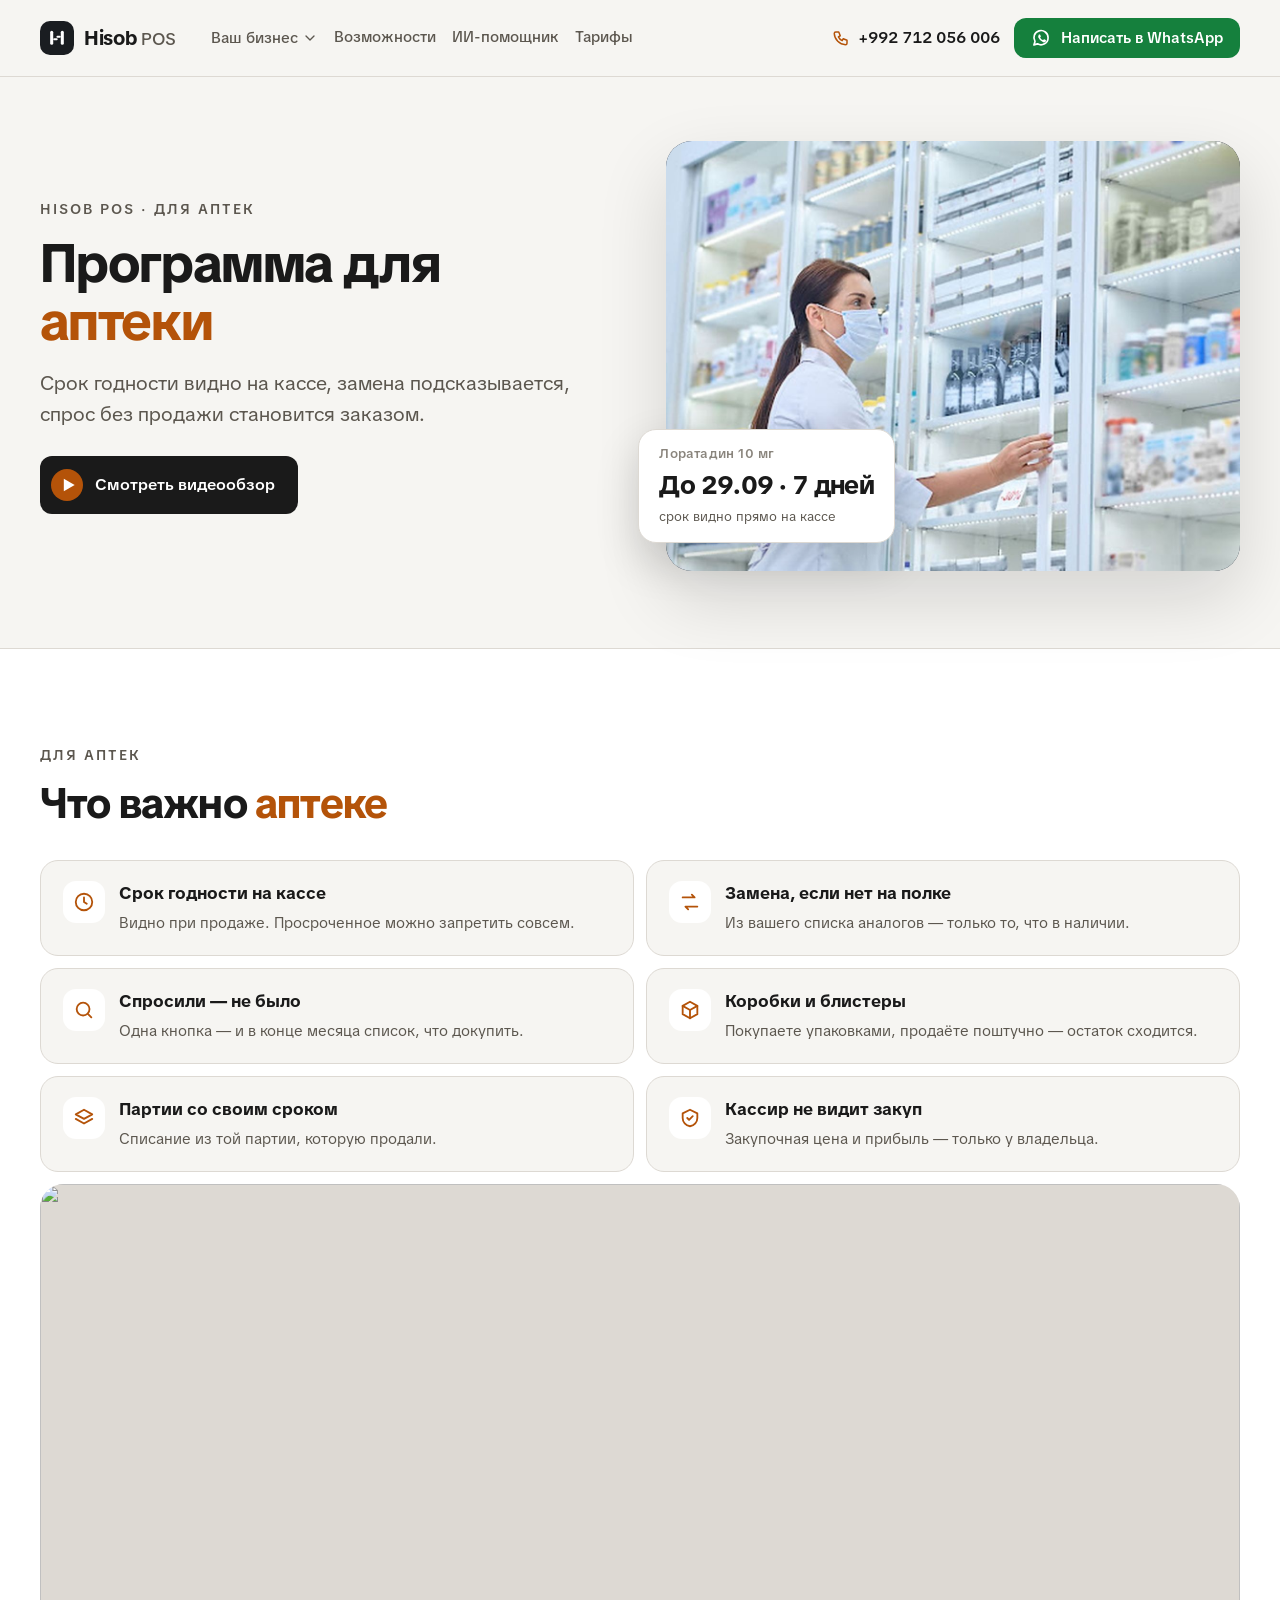
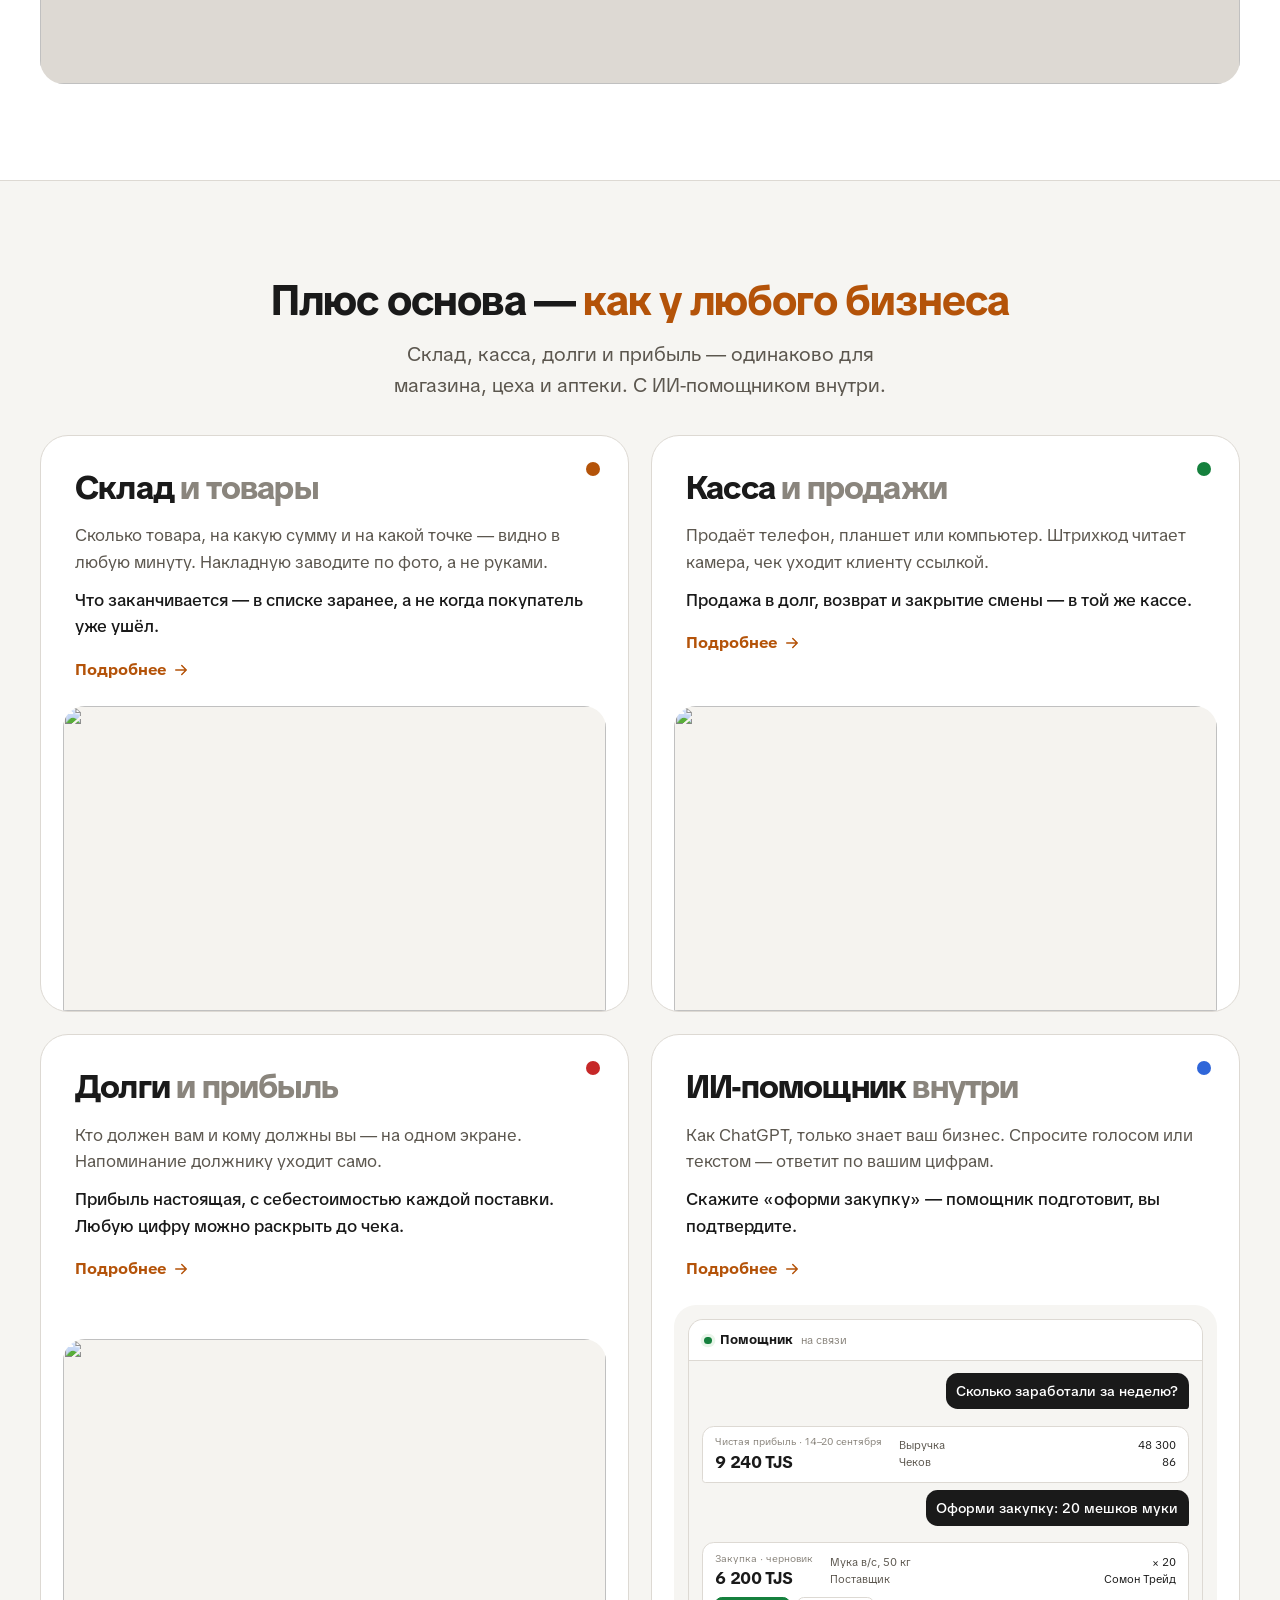
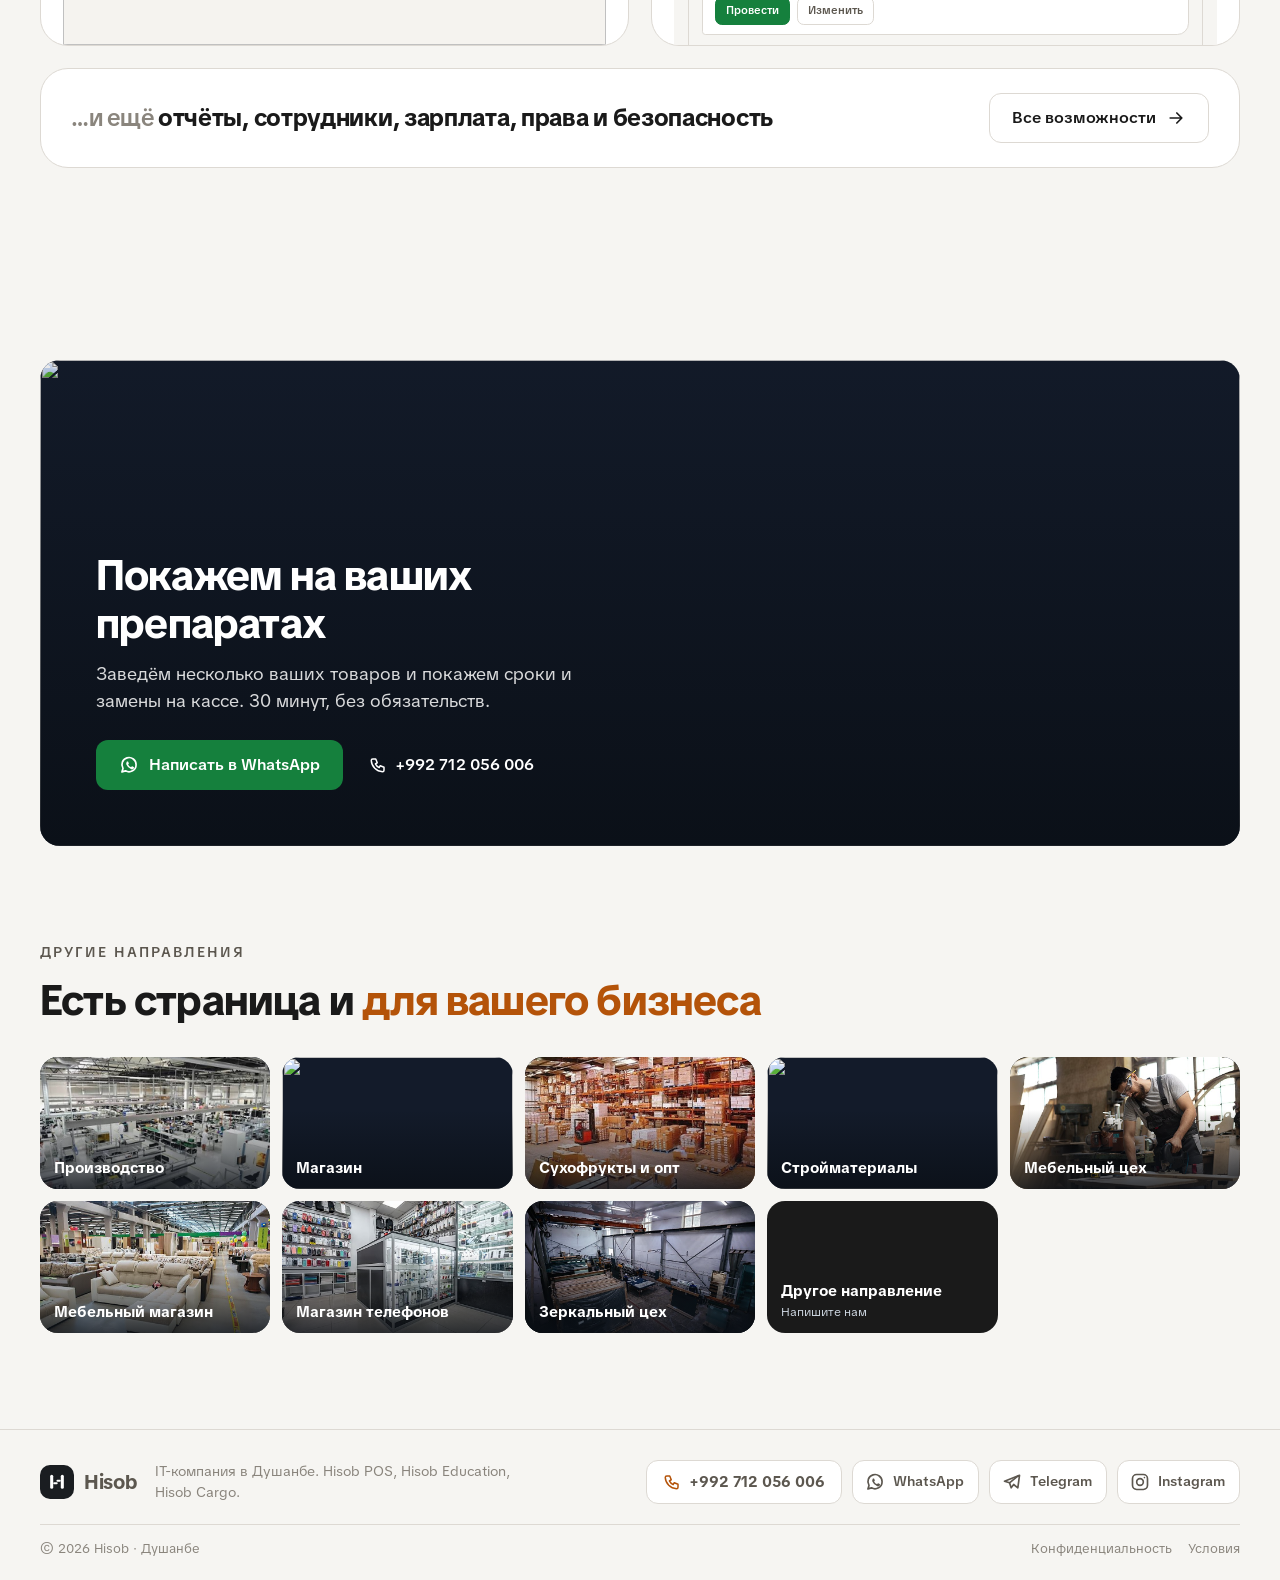
==== commit d320b128: "fixed app" ====
--- a/apteka/index.html
+++ b/apteka/index.html
@@ -21,7 +21,7 @@
 <link rel="preconnect" href="https://fonts.googleapis.com">
 <link rel="preconnect" href="https://fonts.gstatic.com" crossorigin>
 <link href="https://fonts.googleapis.com/css2?family=TikTok+Sans:wght@400;500;600;700;800&display=swap" rel="stylesheet">
-<link rel="stylesheet" href="../styles.css?v=01768498">
+<link rel="stylesheet" href="../styles.css?v=54dd4076">
 </head>
 <body>
 <header class="header" id="header">
@@ -53,7 +53,7 @@
       <a class="header-phone" href="tel:+992712056006"><svg width="18" height="18" viewBox="0 0 24 24" fill="none" stroke="currentColor" stroke-width="2" stroke-linecap="round" stroke-linejoin="round" aria-hidden="true"><path d="M5 4h4l2 5-2.5 1.5a11 11 0 0 0 5 5L15 13l5 2v4a2 2 0 0 1-2 2A16 16 0 0 1 3 6a2 2 0 0 1 2-2"/></svg> <span>+992 712 056 006</span></a>
       <a class="btn btn-wa btn-sm" href="https://wa.me/992712056006?text=%D0%97%D0%B4%D1%80%D0%B0%D0%B2%D1%81%D1%82%D0%B2%D1%83%D0%B9%D1%82%D0%B5%21%20%D0%A5%D0%BE%D1%87%D1%83%20%D0%B7%D0%B0%D0%BF%D0%B8%D1%81%D0%B0%D1%82%D1%8C%D1%81%D1%8F%20%D0%BD%D0%B0%20%D0%BF%D0%BE%D0%BA%D0%B0%D0%B7%20Hisob%20POS." target="_blank" rel="noopener"><svg width="18" height="18" viewBox="0 0 24 24" fill="none" stroke="currentColor" stroke-width="2" stroke-linecap="round" stroke-linejoin="round" aria-hidden="true"><path d="M20.5 11.6a8.5 8.5 0 0 1-12.7 7.4L3.5 20.3l1.3-4.2A8.5 8.5 0 1 1 20.5 11.6z"/><path fill="currentColor" stroke="none" d="M9.3 8.1c.2-.4.4-.4.7-.4h.5c.2 0 .4.1.5.4l.8 1.8c.1.2.1.4-.1.6l-.6.7c-.1.1-.1.3 0 .5a6.3 6.3 0 0 0 3 2.8c.2.1.4.1.5 0l.7-.8c.2-.2.4-.2.6-.1l1.8.8c.2.1.3.3.3.5 0 .8-.4 1.5-1 1.9-.7.5-1.5.6-2.3.3a10 10 0 0 1-5.9-5.7c-.3-.8-.2-1.7.2-2.4z"/></svg> Написать в WhatsApp</a>
     </div>
-    <a class="header-wa" href="https://wa.me/992712056006?text=%D0%97%D0%B4%D1%80%D0%B0%D0%B2%D1%81%D1%82%D0%B2%D1%83%D0%B9%D1%82%D0%B5%21%20%D0%A5%D0%BE%D1%87%D1%83%20%D0%B7%D0%B0%D0%BF%D0%B8%D1%81%D0%B0%D1%82%D1%8C%D1%81%D1%8F%20%D0%BD%D0%B0%20%D0%BF%D0%BE%D0%BA%D0%B0%D0%B7%20Hisob%20POS." target="_blank" rel="noopener" aria-label="Написать в WhatsApp"><svg width="18" height="18" viewBox="0 0 24 24" fill="none" stroke="currentColor" stroke-width="2" stroke-linecap="round" stroke-linejoin="round" aria-hidden="true"><path d="M20.5 11.6a8.5 8.5 0 0 1-12.7 7.4L3.5 20.3l1.3-4.2A8.5 8.5 0 1 1 20.5 11.6z"/><path fill="currentColor" stroke="none" d="M9.3 8.1c.2-.4.4-.4.7-.4h.5c.2 0 .4.1.5.4l.8 1.8c.1.2.1.4-.1.6l-.6.7c-.1.1-.1.3 0 .5a6.3 6.3 0 0 0 3 2.8c.2.1.4.1.5 0l.7-.8c.2-.2.4-.2.6-.1l1.8.8c.2.1.3.3.3.5 0 .8-.4 1.5-1 1.9-.7.5-1.5.6-2.3.3a10 10 0 0 1-5.9-5.7c-.3-.8-.2-1.7.2-2.4z"/></svg></a>
+    <a class="header-wa" href="https://wa.me/992712056006?text=%D0%97%D0%B4%D1%80%D0%B0%D0%B2%D1%81%D1%82%D0%B2%D1%83%D0%B9%D1%82%D0%B5%21%20%D0%A5%D0%BE%D1%87%D1%83%20%D0%B7%D0%B0%D0%BF%D0%B8%D1%81%D0%B0%D1%82%D1%8C%D1%81%D1%8F%20%D0%BD%D0%B0%20%D0%BF%D0%BE%D0%BA%D0%B0%D0%B7%20Hisob%20POS." target="_blank" rel="noopener" aria-label="Написать в WhatsApp"><svg width="18" height="18" viewBox="0 0 24 24" fill="none" stroke="currentColor" stroke-width="2" stroke-linecap="round" stroke-linejoin="round" aria-hidden="true"><path d="M20.5 11.6a8.5 8.5 0 0 1-12.7 7.4L3.5 20.3l1.3-4.2A8.5 8.5 0 1 1 20.5 11.6z"/><path fill="currentColor" stroke="none" d="M9.3 8.1c.2-.4.4-.4.7-.4h.5c.2 0 .4.1.5.4l.8 1.8c.1.2.1.4-.1.6l-.6.7c-.1.1-.1.3 0 .5a6.3 6.3 0 0 0 3 2.8c.2.1.4.1.5 0l.7-.8c.2-.2.4-.2.6-.1l1.8.8c.2.1.3.3.3.5 0 .8-.4 1.5-1 1.9-.7.5-1.5.6-2.3.3a10 10 0 0 1-5.9-5.7c-.3-.8-.2-1.7.2-2.4z"/></svg><span>WhatsApp</span></a>
     <button class="menu-btn" id="menuBtn" type="button" aria-label="Меню" aria-expanded="false"><span></span><span></span><span></span></button>
   </div>
 </header>
@@ -72,12 +72,12 @@
 </div></section>
 <section class="section section-alt" id="osnova"><div class="wrap">
   <div class="mod-head"><span class="eyebrow">Для аптек</span><h2 class="h2">Что важно <em>аптеке</em></h2></div>
-  <ul class="mod-grid"><li><span class="fdot amber"></span><b>Срок годности на кассе</b><p>Видно при продаже. Просроченное можно запретить совсем.</p></li><li><span class="fdot green"></span><b>Замена, если нет на полке</b><p>Из вашего списка аналогов — только то, что в наличии.</p></li><li><span class="fdot blue"></span><b>Спросили — не было</b><p>Одна кнопка — и в конце месяца список, что докупить.</p></li><li><span class="fdot red"></span><b>Коробки и блистеры</b><p>Покупаете упаковками, продаёте поштучно — остаток сходится.</p></li><li><span class="fdot amber"></span><b>Партии со своим сроком</b><p>Списание из той партии, которую продали.</p></li><li><span class="fdot green"></span><b>Кассир не видит закуп</b><p>Закупочная цена и прибыль — только у владельца.</p></li></ul>
+  <ul class="mod-grid"><li class="ic"><span class="mod-ic"><svg width="22" height="22" viewBox="0 0 24 24" fill="none" stroke="currentColor" stroke-width="2" stroke-linecap="round" stroke-linejoin="round" aria-hidden="true"><circle cx="12" cy="12" r="9"/><path d="M12 7v5l3 2"/></svg></span><b>Срок годности на кассе</b><p>Видно при продаже. Просроченное можно запретить совсем.</p></li><li class="ic"><span class="mod-ic"><svg width="22" height="22" viewBox="0 0 24 24" fill="none" stroke="currentColor" stroke-width="2" stroke-linecap="round" stroke-linejoin="round" aria-hidden="true"><path d="M4 7h13l-3-3M20 17H7l3 3"/></svg></span><b>Замена, если нет на полке</b><p>Из вашего списка аналогов — только то, что в наличии.</p></li><li class="ic"><span class="mod-ic"><svg width="22" height="22" viewBox="0 0 24 24" fill="none" stroke="currentColor" stroke-width="2" stroke-linecap="round" stroke-linejoin="round" aria-hidden="true"><circle cx="11" cy="11" r="7"/><path d="m20 20-3.5-3.5"/></svg></span><b>Спросили — не было</b><p>Одна кнопка — и в конце месяца список, что докупить.</p></li><li class="ic"><span class="mod-ic"><svg width="22" height="22" viewBox="0 0 24 24" fill="none" stroke="currentColor" stroke-width="2" stroke-linecap="round" stroke-linejoin="round" aria-hidden="true"><path d="M12 3l8 4.5v9l-8 4.5-8-4.5v-9z"/><path d="M12 12l8-4.5M12 12v9M12 12L4 7.5"/></svg></span><b>Коробки и блистеры</b><p>Покупаете упаковками, продаёте поштучно — остаток сходится.</p></li><li class="ic"><span class="mod-ic"><svg width="22" height="22" viewBox="0 0 24 24" fill="none" stroke="currentColor" stroke-width="2" stroke-linecap="round" stroke-linejoin="round" aria-hidden="true"><path d="M12 3l9 5-9 5-9-5z"/><path d="M3 13l9 5 9-5"/></svg></span><b>Партии со своим сроком</b><p>Списание из той партии, которую продали.</p></li><li class="ic"><span class="mod-ic"><svg width="22" height="22" viewBox="0 0 24 24" fill="none" stroke="currentColor" stroke-width="2" stroke-linecap="round" stroke-linejoin="round" aria-hidden="true"><path d="M12 3L4 7v5c0 4.5 3.2 8.3 8 9 4.8-.7 8-4.5 8-9V7z"/><path d="m9 12 2 2 4-4"/></svg></span><b>Кассир не видит закуп</b><p>Закупочная цена и прибыль — только у владельца.</p></li></ul>
   <div class="mod-photo"><img src="https://images.unsplash.com/photo-1580281657527-47f249e8f4df?w=1600&h=800&fit=crop&crop=entropy&q=72&fm=jpg" alt="" loading="lazy" width="1600" height="800"></div>
 </div></section>
 <section class="section" id="baza"><div class="wrap">
-  <h2 class="h2 fhead">И всё, что нужно <em>любой торговле</em></h2>
-  <p class="lead fsub">Весь бизнес в одной программе — с искусственным интеллектом внутри.</p>
+  <h2 class="h2 fhead">Плюс основа — <em>как у любого бизнеса</em></h2>
+  <p class="lead fsub">Склад, касса, долги и прибыль — одинаково для магазина, цеха и аптеки. С ИИ-помощником внутри.</p>
   <ul class="fcards"><li class="fcard">
   <span class="fdot amber"></span>
   <h3><b>Склад</b> и товары</h3>
--- a/styles.css
+++ b/styles.css
@@ -894,3 +894,45 @@
 }
 .fp-img.fp-chat { background: var(--ground); padding: 18px 18px 0; aspect-ratio: auto; }
 .fp-img.fp-chat .ai-chat { max-width: 640px; margin: 0 auto; border-radius: 18px 18px 0 0; box-shadow: none; border-bottom: 0; }
+
+/* ---- возможности: вкладки-разделы сверху, под шапкой ---- */
+.fp-nav { position: sticky; top: 76px; bottom: auto; z-index: 30; display: block; padding: 0; margin: 0 0 8px; pointer-events: auto; background: rgba(246,245,242,.92); backdrop-filter: blur(10px); -webkit-backdrop-filter: blur(10px); border-bottom: 1px solid var(--rule); }
+.fp-nav > .wrap { pointer-events: auto; display: block; background: none; border: 0; border-radius: 0; box-shadow: none; padding: 0 20px; }
+.fp-tabs { display: flex; gap: 4px; overflow-x: auto; scrollbar-width: none; }
+.fp-tabs::-webkit-scrollbar { display: none; }
+.fp-nav a { border-radius: 0; padding: 15px 14px 13px; border-bottom: 2px solid transparent; font-size: 14px; }
+.fp-nav a:hover { background: none; color: var(--ink); }
+.fp-nav a.on { background: none; color: var(--ink); border-bottom-color: var(--amber); }
+@media (max-width: 820px) { .fp-nav { top: 76px; } .fp-nav a { padding: 13px 12px 11px; font-size: 13.5px; } }
+/* лента: надёжная раскладка без flex (Safari) */
+@media (max-width: 820px) {
+  .hero-collage .hero-strip { display: block; overflow: hidden; white-space: nowrap; }
+  .hero-strip .hero-track { display: inline-block; width: auto; white-space: nowrap; }
+  .hero-strip .hero-group { display: inline-block; white-space: nowrap; font-size: 0; line-height: 0; padding: 0; }
+  .hero-strip .hero-group .ptile { display: inline-block; vertical-align: top; width: 164px; min-height: 0; height: 104px; margin: 0 10px 0 0; white-space: normal; line-height: 1.2; }
+}
+
+/* ---- карточки «кому подходит» с иконками ---- */
+.mod-grid li.ic { padding: 20px 24px 20px 78px; min-height: 92px; }
+.mod-grid .mod-ic { position: absolute; left: 22px; top: 20px; width: 42px; height: 42px; border-radius: 13px; background: var(--ground); color: var(--amber); display: grid; place-items: center; }
+.section-alt .mod-grid .mod-ic { background: var(--paper); }
+.mod-grid li.more { padding: 0; }
+.mod-grid li.more > a { display: block; padding: 20px 24px 20px 78px; color: inherit; text-decoration: none; border-radius: 18px; min-height: 92px; }
+.mod-grid li.more > a:hover { background: var(--hover); }
+.mod-grid li.more > a b::after { content: ' →'; color: var(--amber); }
+@media (max-width: 480px) { .mod-grid li.ic, .mod-grid li.more > a { padding-left: 68px; } .mod-grid .mod-ic { left: 16px; width: 38px; height: 38px; } }
+.faq-foot { margin-top: 18px; color: var(--secondary); font-size: 16px; }
+.faq-foot a { color: var(--green); font-weight: 600; text-decoration: none; }
+.faq-foot a:hover { text-decoration: underline; }
+/* мобильные большие плитки: подпись (Продукты / Одежда / Пекарня…) видна и меняется вместе с фото */
+@media (max-width: 820px) {
+  .hero-collage .p1 .ptile-label small, .hero-collage .p2 .ptile-label small { display: block; font-size: 12px; margin-top: 2px; }
+  .hero-collage .p1 .ptile-label b, .hero-collage .p2 .ptile-label b { font-size: 16px; }
+}
+/* шапка на телефоне: WhatsApp с подписью */
+@media (max-width: 960px) {
+  .header-wa { display: inline-flex; align-items: center; gap: 7px; width: auto; height: 42px; padding: 0 14px 0 11px; border-radius: 12px; font-weight: 700; font-size: 14px; color: #fff; text-decoration: none; }
+  .header-wa svg { width: 21px; height: 21px; }
+}
+@media (max-width: 360px) { .header-wa span { display: none; } .header-wa { width: 42px; padding: 0; justify-content: center; } }
+@media (max-width: 960px) { .header-inner { gap: 12px; } .header-wa { padding: 0 12px 0 10px; height: 40px; } .header-wa + .menu-btn { margin-left: 4px; } }
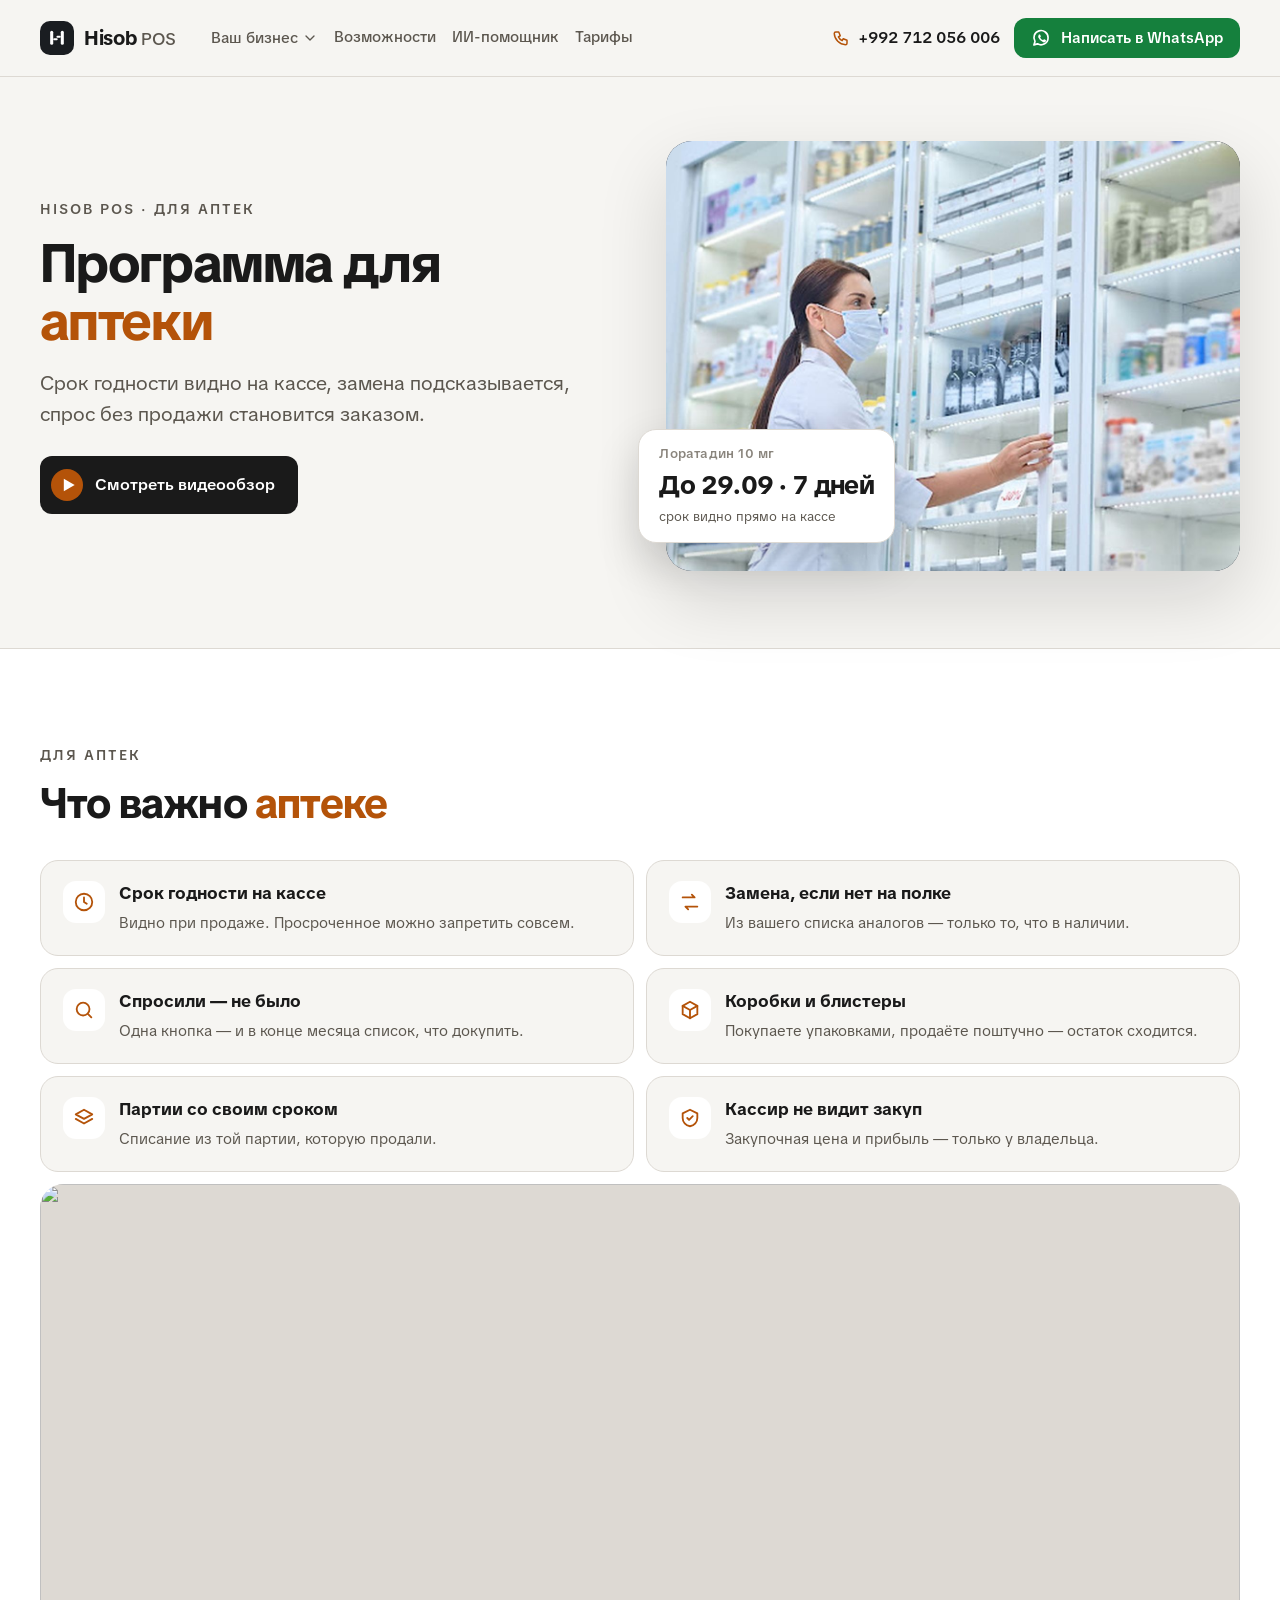
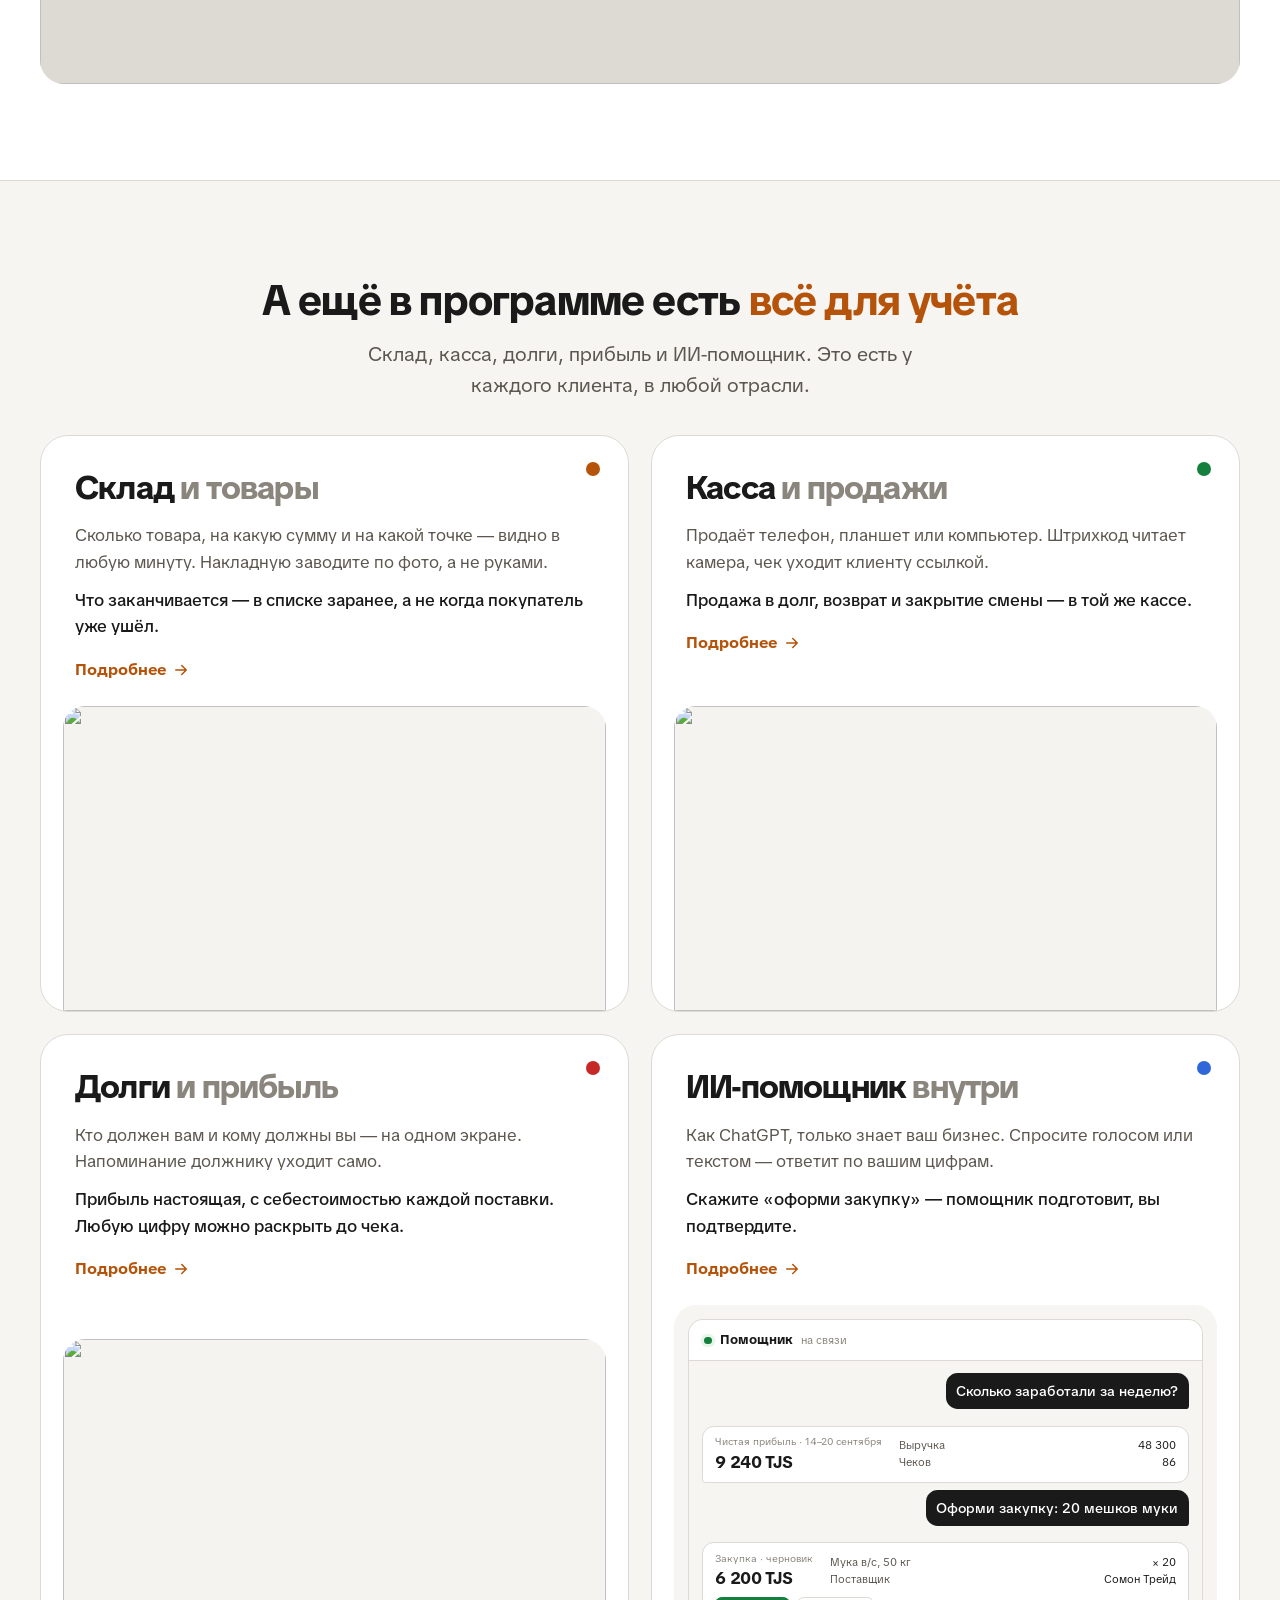
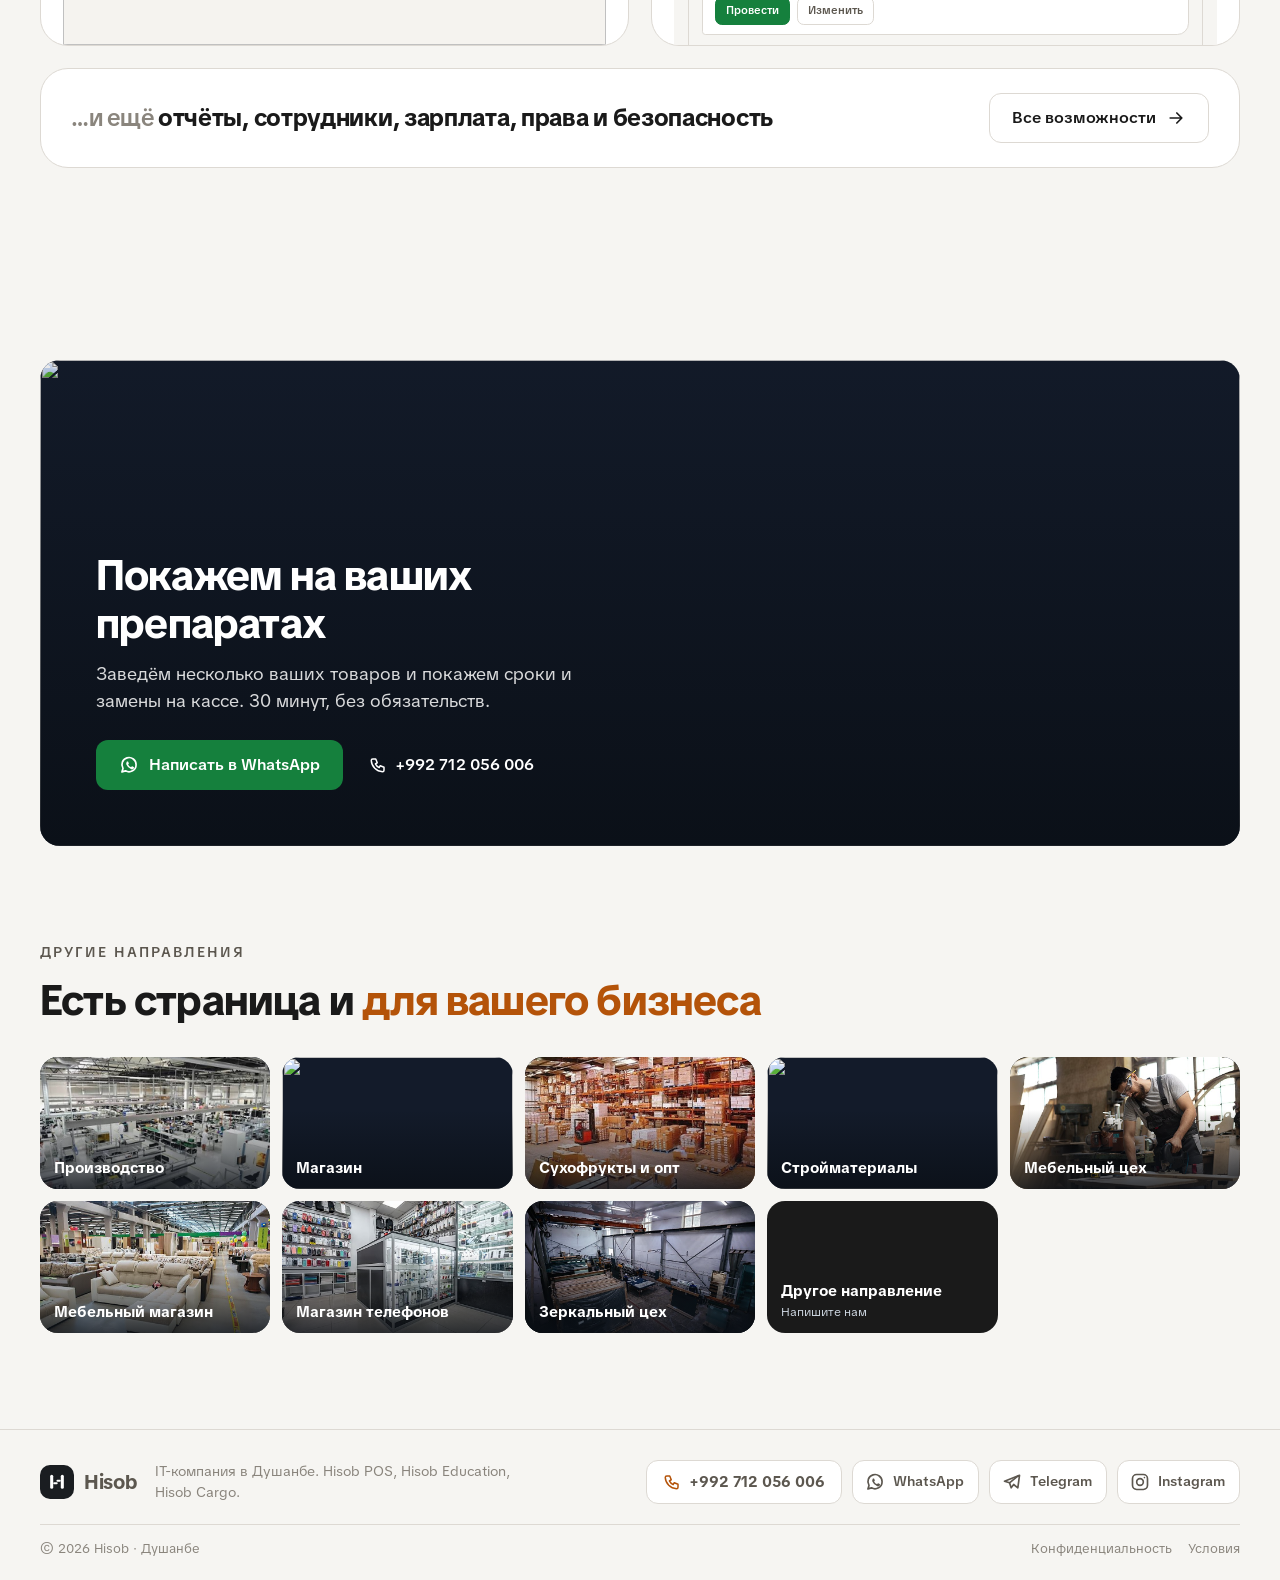
==== commit 7dbcb8ed: "fixed app" ====
--- a/apteka/index.html
+++ b/apteka/index.html
@@ -21,7 +21,7 @@
 <link rel="preconnect" href="https://fonts.googleapis.com">
 <link rel="preconnect" href="https://fonts.gstatic.com" crossorigin>
 <link href="https://fonts.googleapis.com/css2?family=TikTok+Sans:wght@400;500;600;700;800&display=swap" rel="stylesheet">
-<link rel="stylesheet" href="../styles.css?v=54dd4076">
+<link rel="stylesheet" href="../styles.css?v=78dbc974">
 </head>
 <body>
 <header class="header" id="header">
@@ -76,8 +76,8 @@
   <div class="mod-photo"><img src="https://images.unsplash.com/photo-1580281657527-47f249e8f4df?w=1600&h=800&fit=crop&crop=entropy&q=72&fm=jpg" alt="" loading="lazy" width="1600" height="800"></div>
 </div></section>
 <section class="section" id="baza"><div class="wrap">
-  <h2 class="h2 fhead">Плюс основа — <em>как у любого бизнеса</em></h2>
-  <p class="lead fsub">Склад, касса, долги и прибыль — одинаково для магазина, цеха и аптеки. С ИИ-помощником внутри.</p>
+  <h2 class="h2 fhead">А ещё в программе есть <em>всё для учёта</em></h2>
+  <p class="lead fsub">Склад, касса, долги, прибыль и ИИ-помощник. Это есть у каждого клиента, в любой отрасли.</p>
   <ul class="fcards"><li class="fcard">
   <span class="fdot amber"></span>
   <h3><b>Склад</b> и товары</h3>
@@ -123,7 +123,7 @@
 </div></section>
 <section class="section"><div class="wrap">
   <div class="cta-photo">
-    <img src="https://images.unsplash.com/photo-1697545806245-9795b6056141?w=1800&h=900&fit=crop&crop=entropy&q=72&fm=jpg" alt="" loading="lazy" width="1800" height="900">
+    <img src="https://images.unsplash.com/photo-1753161029695-f1d1e6881257?w=1800&h=900&fit=crop&crop=entropy&q=72&fm=jpg" alt="" loading="lazy" width="1800" height="900">
     <div class="cta-over">
       <h2 class="h2">Покажем на ваших препаратах</h2>
       <p>Заведём несколько ваших товаров и покажем сроки и замены на кассе. 30 минут, без обязательств.</p>
@@ -249,9 +249,23 @@
 })();
 </script>
 <script>
-(function(){var st=document.querySelector('.hero-strip');if(!st)return;
-['touchstart','pointerdown'].forEach(function(e){st.addEventListener(e,function(){st.classList.add('paused');},{passive:true});});
-['touchend','touchcancel','pointerup','pointercancel'].forEach(function(e){st.addEventListener(e,function(){setTimeout(function(){st.classList.remove('paused');},1500);},{passive:true});});
+(function(){
+  var st=document.querySelector('.hero-strip'), tr=st&&st.querySelector('.hero-track'); if(!st||!tr) return;
+  if(window.matchMedia&&window.matchMedia('(prefers-reduced-motion: reduce)').matches) return;
+  var speed=45, pos=null, paused=false, last=null, timer=null;
+  function half(){ return tr.getBoundingClientRect().width/2; }
+  function wrap(){ var h=half(); if(h<=0) return; if(st.scrollLeft>=h){ st.scrollLeft-=h; pos=st.scrollLeft; } else if(st.scrollLeft<=0&&paused){ st.scrollLeft+=h; pos=st.scrollLeft; } }
+  function step(ts){
+    if(last==null) last=ts; var dt=Math.min((ts-last)/1000,.05); last=ts;
+    if(st.offsetParent&&!document.hidden&&!paused){ if(pos==null) pos=st.scrollLeft; pos+=speed*dt; st.scrollLeft=Math.round(pos); wrap(); }
+    requestAnimationFrame(step);
+  }
+  function hold(){ paused=true; clearTimeout(timer); }
+  function release(){ clearTimeout(timer); timer=setTimeout(function(){ pos=st.scrollLeft; paused=false; },1800); }
+  ['touchstart','pointerdown','mousedown'].forEach(function(e){ st.addEventListener(e,hold,{passive:true}); });
+  ['touchend','touchcancel','pointerup','pointercancel','mouseup','mouseleave'].forEach(function(e){ st.addEventListener(e,release,{passive:true}); });
+  st.addEventListener('scroll',function(){ if(paused){ wrap(); release(); } },{passive:true});
+  requestAnimationFrame(step);
 })();
 </script>
 </body>
--- a/styles.css
+++ b/styles.css
@@ -936,3 +936,11 @@
 }
 @media (max-width: 360px) { .header-wa span { display: none; } .header-wa { width: 42px; padding: 0; justify-content: center; } }
 @media (max-width: 960px) { .header-inner { gap: 12px; } .header-wa { padding: 0 12px 0 10px; height: 40px; } .header-wa + .menu-btn { margin-left: 4px; } }
+/* лента: едет сама и листается пальцем */
+@media (max-width: 820px) {
+  .hero-collage .hero-strip { overflow-x: auto; overflow-y: hidden; -webkit-overflow-scrolling: touch; scrollbar-width: none; scroll-snap-type: none; }
+  .hero-strip::-webkit-scrollbar { display: none; }
+  .hero-strip .hero-track { animation: none; }
+}
+.mod-grid li.ic.more { padding: 0; }
+@media (max-width: 480px) { .mod-grid li.ic.more { padding: 0; } }
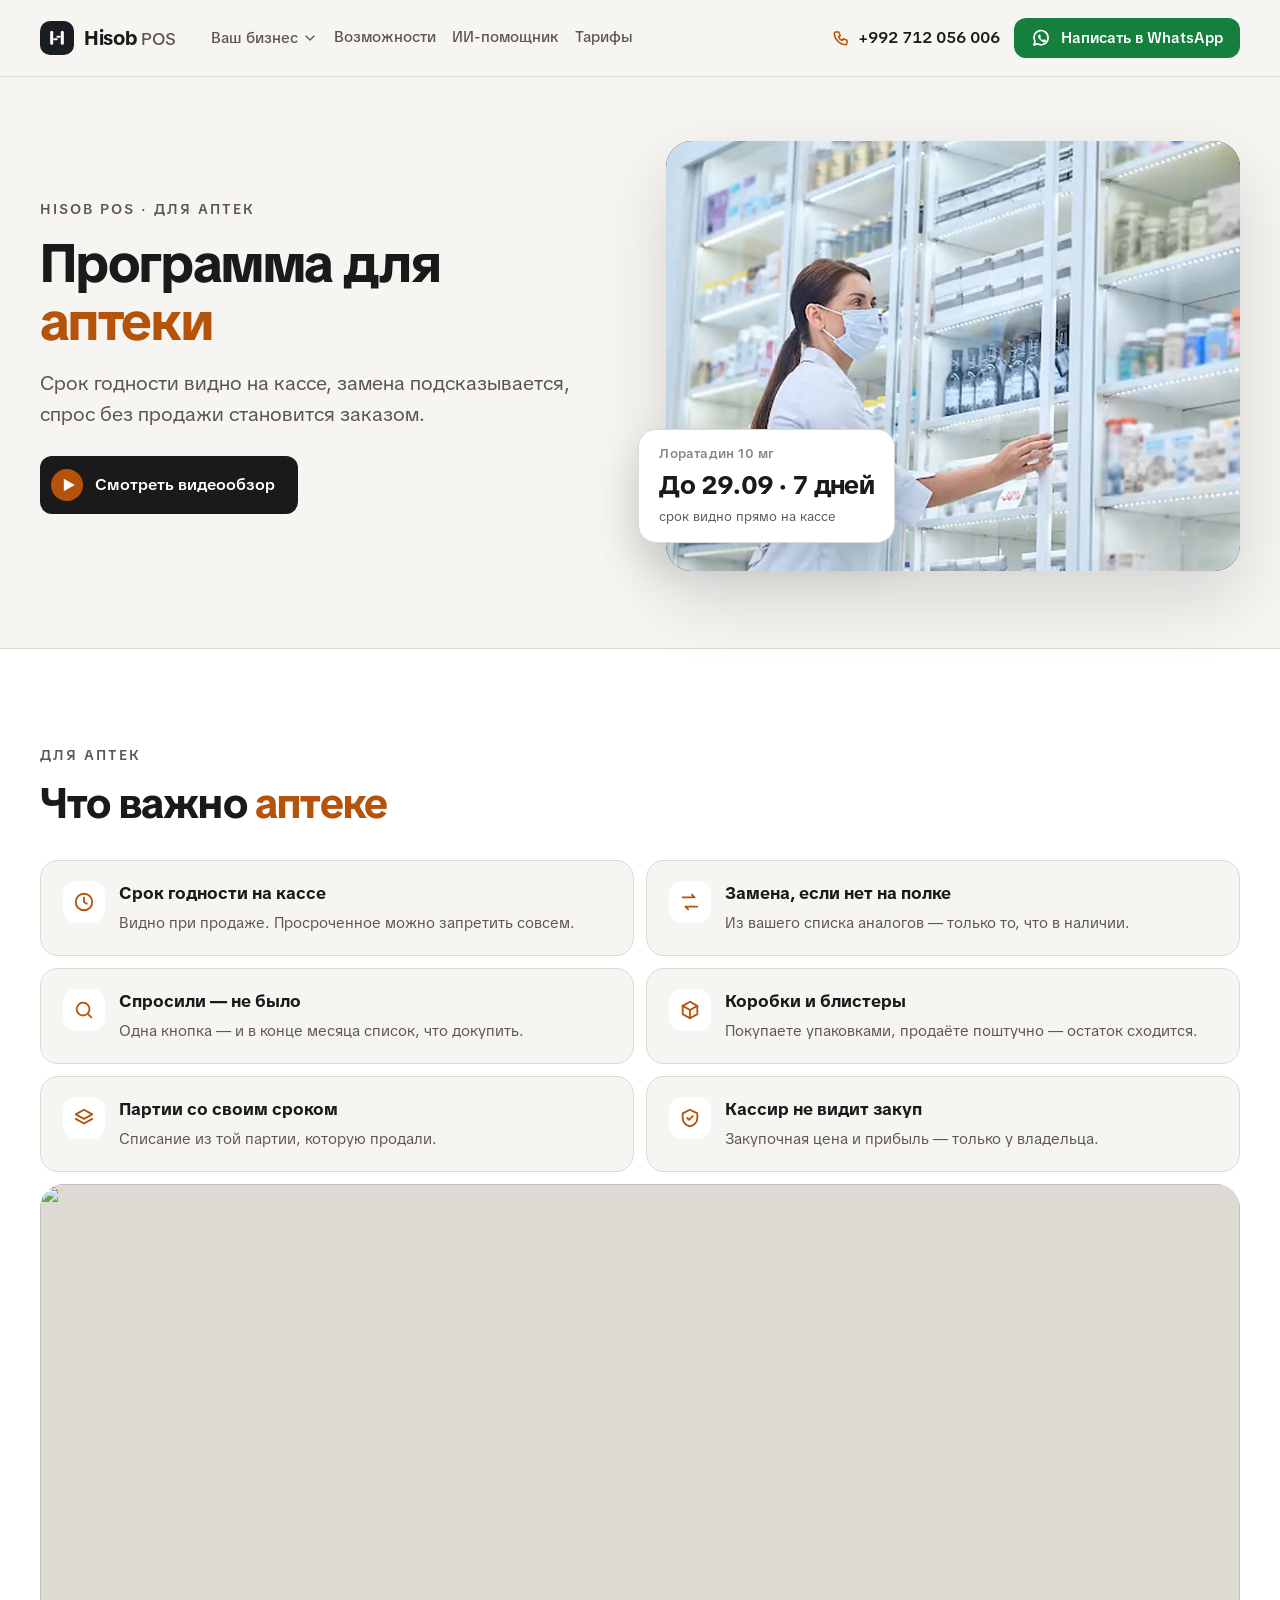
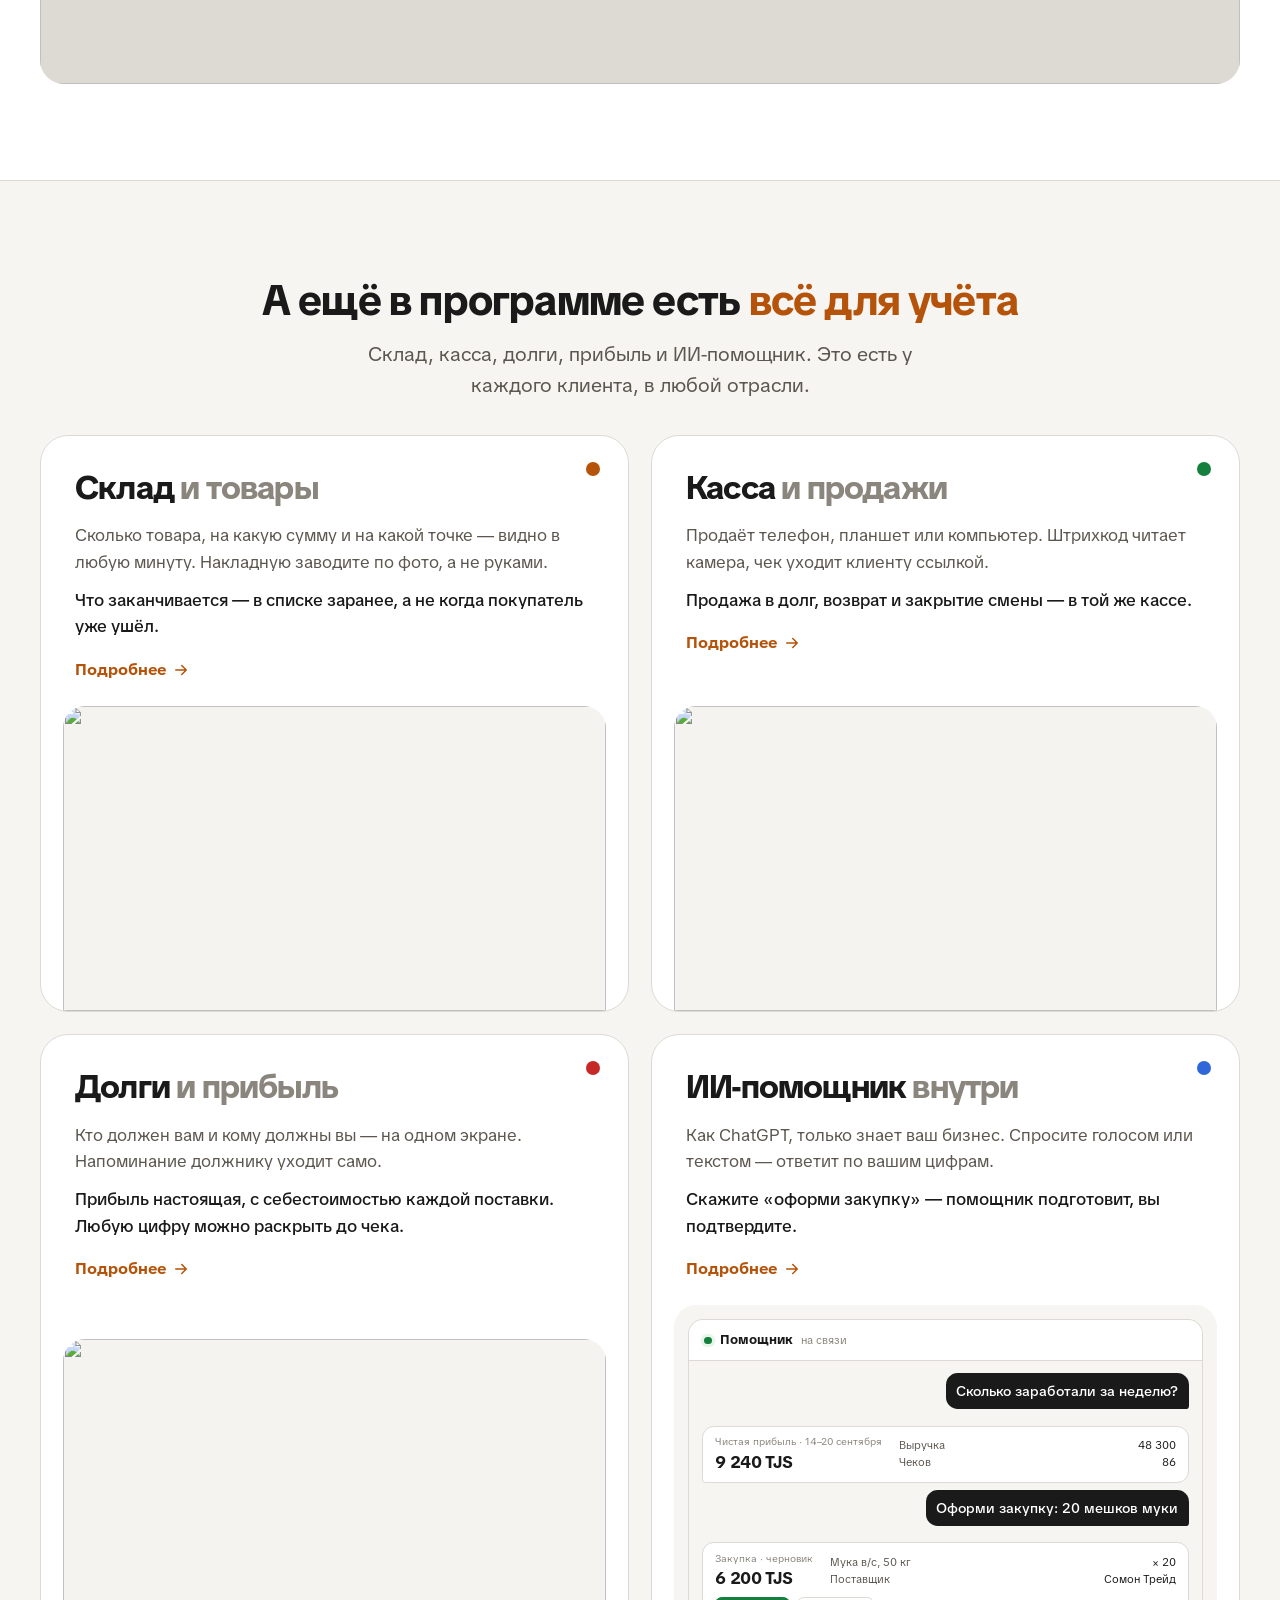
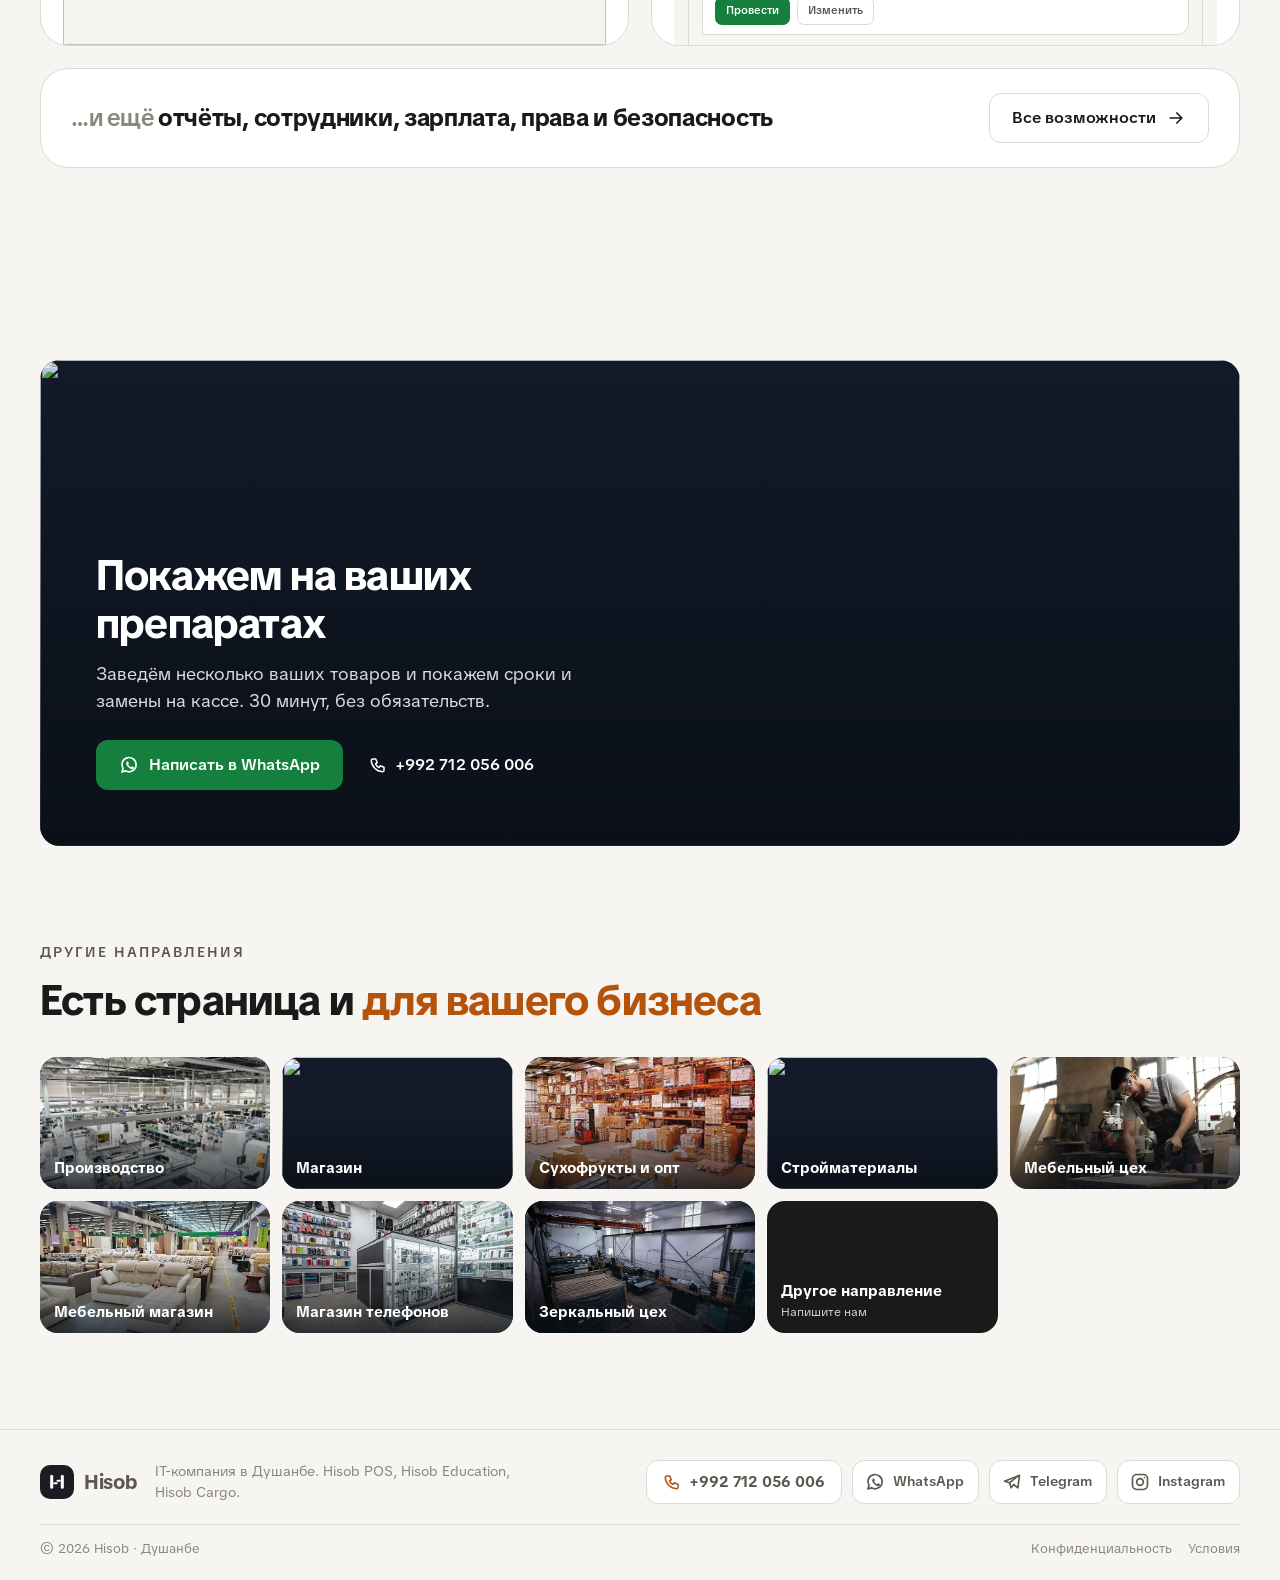
==== commit dab425ac: "fixed app" ====
--- a/apteka/index.html
+++ b/apteka/index.html
@@ -13,6 +13,9 @@
 <meta property="og:description" content="Срок годности виден на кассе, замена подсказывается, когда товара нет, а несостоявшийся спрос записывается и превращается в заказ. Коробки на приходе, блистеры на кассе.">
 <meta property="og:image" content="https://hisob.app/images/og.jpg">
 <meta name="twitter:card" content="summary_large_image">
+<meta property="og:locale" content="ru_RU">
+<meta property="og:site_name" content="Hisob POS">
+<script type="application/ld+json">{"@context":"https://schema.org","@graph":[{"@type":"Organization","name":"Hisob","url":"https://hisob.app/","logo":"https://hisob.app/images/icon-512.png","telephone":"+992712056006","address":{"@type":"PostalAddress","addressLocality":"Душанбе","addressCountry":"TJ"},"sameAs":["https://t.me/hisobapp","https://instagram.com/hisob.app"]},{"@type":"SoftwareApplication","name":"Hisob POS","applicationCategory":"BusinessApplication","operatingSystem":"Android, iOS, Windows, macOS, Web","url":"https://hisob.app/","description":"Программа учёта для производства, магазина и аптеки: касса, склад, долги, прибыль, сотрудники и ИИ-помощник.","offers":{"@type":"Offer","priceCurrency":"TJS","availability":"https://schema.org/InStock"}}]}</script>
 <link rel="icon" href="../images/favicon.ico" sizes="any">
 <link rel="icon" type="image/svg+xml" href="../images/favicon.svg">
 <link rel="apple-touch-icon" href="../images/apple-touch-icon.png">
@@ -20,8 +23,9 @@
 <meta name="theme-color" content="#F6F5F2">
 <link rel="preconnect" href="https://fonts.googleapis.com">
 <link rel="preconnect" href="https://fonts.gstatic.com" crossorigin>
+<link rel="preconnect" href="https://images.unsplash.com">
 <link href="https://fonts.googleapis.com/css2?family=TikTok+Sans:wght@400;500;600;700;800&display=swap" rel="stylesheet">
-<link rel="stylesheet" href="../styles.css?v=78dbc974">
+<link rel="stylesheet" href="../styles.css?v=843cb9d7">
 </head>
 <body>
 <header class="header" id="header">
@@ -68,12 +72,12 @@
       <a class="btn btn-primary btn-video" href="https://www.youtube.com/watch?v=aqz-KE-bpKQ" data-video="aqz-KE-bpKQ" target="_blank" rel="noopener"><span class="play"><svg width="14" height="14" viewBox="0 0 24 24" aria-hidden="true"><path d="M7 4.5v15l13-7.5z" fill="currentColor"/></svg></span>Смотреть видеообзор</a>
     </div>
   </div>
-  <div class="ind-visual"><div class="ind-photo"><img src="../images/ind-apteka.jpg" width="1200" height="900" alt="Фармацевт у витрины с лекарствами" loading="eager"></div><div class="ind-float"><small>Лоратадин 10 мг</small><b>До 29.09 · 7 дней</b><span>срок видно прямо на кассе</span></div></div>
+  <div class="ind-visual"><div class="ind-photo"><img src="../images/ind-apteka.webp" width="1200" height="900" alt="Фармацевт у витрины с лекарствами" loading="eager"></div><div class="ind-float"><small>Лоратадин 10 мг</small><b>До 29.09 · 7 дней</b><span>срок видно прямо на кассе</span></div></div>
 </div></section>
 <section class="section section-alt" id="osnova"><div class="wrap">
   <div class="mod-head"><span class="eyebrow">Для аптек</span><h2 class="h2">Что важно <em>аптеке</em></h2></div>
   <ul class="mod-grid"><li class="ic"><span class="mod-ic"><svg width="22" height="22" viewBox="0 0 24 24" fill="none" stroke="currentColor" stroke-width="2" stroke-linecap="round" stroke-linejoin="round" aria-hidden="true"><circle cx="12" cy="12" r="9"/><path d="M12 7v5l3 2"/></svg></span><b>Срок годности на кассе</b><p>Видно при продаже. Просроченное можно запретить совсем.</p></li><li class="ic"><span class="mod-ic"><svg width="22" height="22" viewBox="0 0 24 24" fill="none" stroke="currentColor" stroke-width="2" stroke-linecap="round" stroke-linejoin="round" aria-hidden="true"><path d="M4 7h13l-3-3M20 17H7l3 3"/></svg></span><b>Замена, если нет на полке</b><p>Из вашего списка аналогов — только то, что в наличии.</p></li><li class="ic"><span class="mod-ic"><svg width="22" height="22" viewBox="0 0 24 24" fill="none" stroke="currentColor" stroke-width="2" stroke-linecap="round" stroke-linejoin="round" aria-hidden="true"><circle cx="11" cy="11" r="7"/><path d="m20 20-3.5-3.5"/></svg></span><b>Спросили — не было</b><p>Одна кнопка — и в конце месяца список, что докупить.</p></li><li class="ic"><span class="mod-ic"><svg width="22" height="22" viewBox="0 0 24 24" fill="none" stroke="currentColor" stroke-width="2" stroke-linecap="round" stroke-linejoin="round" aria-hidden="true"><path d="M12 3l8 4.5v9l-8 4.5-8-4.5v-9z"/><path d="M12 12l8-4.5M12 12v9M12 12L4 7.5"/></svg></span><b>Коробки и блистеры</b><p>Покупаете упаковками, продаёте поштучно — остаток сходится.</p></li><li class="ic"><span class="mod-ic"><svg width="22" height="22" viewBox="0 0 24 24" fill="none" stroke="currentColor" stroke-width="2" stroke-linecap="round" stroke-linejoin="round" aria-hidden="true"><path d="M12 3l9 5-9 5-9-5z"/><path d="M3 13l9 5 9-5"/></svg></span><b>Партии со своим сроком</b><p>Списание из той партии, которую продали.</p></li><li class="ic"><span class="mod-ic"><svg width="22" height="22" viewBox="0 0 24 24" fill="none" stroke="currentColor" stroke-width="2" stroke-linecap="round" stroke-linejoin="round" aria-hidden="true"><path d="M12 3L4 7v5c0 4.5 3.2 8.3 8 9 4.8-.7 8-4.5 8-9V7z"/><path d="m9 12 2 2 4-4"/></svg></span><b>Кассир не видит закуп</b><p>Закупочная цена и прибыль — только у владельца.</p></li></ul>
-  <div class="mod-photo"><img src="https://images.unsplash.com/photo-1580281657527-47f249e8f4df?w=1600&h=800&fit=crop&crop=entropy&q=72&fm=jpg" alt="" loading="lazy" width="1600" height="800"></div>
+  <div class="mod-photo"><img src="https://images.unsplash.com/photo-1580281657527-47f249e8f4df?w=1600&h=800&fit=crop&crop=entropy&q=68&auto=format" alt="" loading="lazy" width="1600" height="800"></div>
 </div></section>
 <section class="section" id="baza"><div class="wrap">
   <h2 class="h2 fhead">А ещё в программе есть <em>всё для учёта</em></h2>
@@ -84,21 +88,21 @@
   <p>Сколько товара, на какую сумму и на какой точке — видно в любую минуту. Накладную заводите по фото, а не руками.</p>
   <p class="fmore">Что заканчивается — в списке заранее, а не когда покупатель уже ушёл.</p>
   <a class="flink" href="../vozmozhnosti/#sklad">Подробнее <svg width="18" height="18" viewBox="0 0 24 24" fill="none" stroke="currentColor" stroke-width="2" stroke-linecap="round" stroke-linejoin="round" aria-hidden="true"><path d="M5 12h14M13 6l6 6-6 6"/></svg></a>
-  <div class="fimg"><img src="https://images.unsplash.com/photo-1741707041081-375fe8195102?w=1100&h=720&fit=crop&crop=entropy&q=72&fm=jpg" alt="" loading="lazy" width="1100" height="720"></div>
+  <div class="fimg"><img src="https://images.unsplash.com/photo-1741707041081-375fe8195102?w=1100&h=720&fit=crop&crop=entropy&q=68&auto=format" alt="" loading="lazy" width="1100" height="720"></div>
 </li><li class="fcard">
   <span class="fdot green"></span>
   <h3><b>Касса</b> и продажи</h3>
   <p>Продаёт телефон, планшет или компьютер. Штрихкод читает камера, чек уходит клиенту ссылкой.</p>
   <p class="fmore">Продажа в долг, возврат и закрытие смены — в той же кассе.</p>
   <a class="flink" href="../vozmozhnosti/#kassa">Подробнее <svg width="18" height="18" viewBox="0 0 24 24" fill="none" stroke="currentColor" stroke-width="2" stroke-linecap="round" stroke-linejoin="round" aria-hidden="true"><path d="M5 12h14M13 6l6 6-6 6"/></svg></a>
-  <div class="fimg"><img src="https://images.unsplash.com/photo-1556742049-0cfed4f6a45d?w=1100&h=720&fit=crop&crop=entropy&q=72&fm=jpg" alt="" loading="lazy" width="1100" height="720"></div>
+  <div class="fimg"><img src="https://images.unsplash.com/photo-1556742049-0cfed4f6a45d?w=1100&h=720&fit=crop&crop=entropy&q=68&auto=format" alt="" loading="lazy" width="1100" height="720"></div>
 </li><li class="fcard">
   <span class="fdot red"></span>
   <h3><b>Долги</b> и прибыль</h3>
   <p>Кто должен вам и кому должны вы — на одном экране. Напоминание должнику уходит само.</p>
   <p class="fmore">Прибыль настоящая, с себестоимостью каждой поставки. Любую цифру можно раскрыть до чека.</p>
   <a class="flink" href="../vozmozhnosti/#dolgi">Подробнее <svg width="18" height="18" viewBox="0 0 24 24" fill="none" stroke="currentColor" stroke-width="2" stroke-linecap="round" stroke-linejoin="round" aria-hidden="true"><path d="M5 12h14M13 6l6 6-6 6"/></svg></a>
-  <div class="fimg"><img src="https://images.unsplash.com/photo-1556742111-a301076d9d18?w=1100&h=720&fit=crop&crop=entropy&q=72&fm=jpg" alt="" loading="lazy" width="1100" height="720"></div>
+  <div class="fimg"><img src="https://images.unsplash.com/photo-1556742111-a301076d9d18?w=1100&h=720&fit=crop&crop=entropy&q=68&auto=format" alt="" loading="lazy" width="1100" height="720"></div>
 </li><li class="fcard">
   <span class="fdot blue"></span>
   <h3><b>ИИ-помощник</b> внутри</h3>
@@ -123,7 +127,7 @@
 </div></section>
 <section class="section"><div class="wrap">
   <div class="cta-photo">
-    <img src="https://images.unsplash.com/photo-1753161029695-f1d1e6881257?w=1800&h=900&fit=crop&crop=entropy&q=72&fm=jpg" alt="" loading="lazy" width="1800" height="900">
+    <img src="https://images.unsplash.com/photo-1753161029695-f1d1e6881257?w=1600&h=800&fit=crop&crop=entropy&q=68&auto=format" alt="" loading="lazy" width="1800" height="900">
     <div class="cta-over">
       <h2 class="h2">Покажем на ваших препаратах</h2>
       <p>Заведём несколько ваших товаров и покажем сроки и замены на кассе. 30 минут, без обязательств.</p>
@@ -137,7 +141,7 @@
 </div></section>
 <section class="section others-sec"><div class="wrap">
   <div class="mod-head"><span class="eyebrow">Другие направления</span><h2 class="h2">Есть страница и <em>для вашего бизнеса</em></h2></div>
-  <div class="others-grid"><a class="ptile" href="../proizvodstvo/"><img src="../images/ind-proizvodstvo.jpg" alt="" loading="lazy"><span class="ptile-label"><b>Производство</b></span></a><a class="ptile" href="../magazin/"><img src="https://images.unsplash.com/photo-1578916171728-46686eac8d58?w=600&h=400&fit=crop&crop=entropy&q=70&fm=jpg" alt="" loading="lazy"><span class="ptile-label"><b>Магазин</b></span></a><a class="ptile" href="../opt/"><img src="../images/tile-opt.jpg" alt="" loading="lazy"><span class="ptile-label"><b>Сухофрукты и опт</b></span></a><a class="ptile" href="../stroy/"><img src="https://images.unsplash.com/photo-1767188949854-b67a5f83beda?fit=crop&crop=entropy&q=72&fm=jpg&w=600&h=400" alt="" loading="lazy"><span class="ptile-label"><b>Стройматериалы</b></span></a><a class="ptile" href="../mebel/"><img src="../images/tile-mebel.jpg" alt="" loading="lazy"><span class="ptile-label"><b>Мебельный цех</b></span></a><a class="ptile" href="../mebel-magazin/"><img src="../images/tile-shop.jpg" alt="" loading="lazy"><span class="ptile-label"><b>Мебельный магазин</b></span></a><a class="ptile" href="../telefony/"><img src="../images/tile-phone.jpg" alt="" loading="lazy"><span class="ptile-label"><b>Магазин телефонов</b></span></a><a class="ptile" href="../zerkala/"><img src="../images/tile-mirror.jpg" alt="" loading="lazy"><span class="ptile-label"><b>Зеркальный цех</b></span></a><a class="ptile oth-more" href="https://wa.me/992712056006?text=%D0%97%D0%B4%D1%80%D0%B0%D0%B2%D1%81%D1%82%D0%B2%D1%83%D0%B9%D1%82%D0%B5%21%20%D0%9F%D0%BE%D0%B4%D1%81%D0%BA%D0%B0%D0%B6%D0%B8%D1%82%D0%B5%2C%20%D0%BF%D0%BE%D0%B4%D1%85%D0%BE%D0%B4%D0%B8%D1%82%20%D0%BB%D0%B8%20Hisob%20POS%20%D0%B4%D0%BB%D1%8F%20%D0%BC%D0%BE%D0%B5%D0%B3%D0%BE%20%D0%B1%D0%B8%D0%B7%D0%BD%D0%B5%D1%81%D0%B0%3A%20___" target="_blank" rel="noopener"><span class="ptile-label"><b>Другое направление</b><small>Напишите нам</small></span></a></div>
+  <div class="others-grid"><a class="ptile" href="../proizvodstvo/"><img src="../images/ind-proizvodstvo.webp" alt="" loading="lazy"><span class="ptile-label"><b>Производство</b></span></a><a class="ptile" href="../magazin/"><img src="https://images.unsplash.com/photo-1578916171728-46686eac8d58?w=600&h=400&fit=crop&crop=entropy&q=66&auto=format" alt="" loading="lazy"><span class="ptile-label"><b>Магазин</b></span></a><a class="ptile" href="../opt/"><img src="../images/tile-opt.webp" alt="" loading="lazy"><span class="ptile-label"><b>Сухофрукты и опт</b></span></a><a class="ptile" href="../stroy/"><img src="https://images.unsplash.com/photo-1767188949854-b67a5f83beda?fit=crop&crop=entropy&q=68&auto=format&w=600&h=400" alt="" loading="lazy"><span class="ptile-label"><b>Стройматериалы</b></span></a><a class="ptile" href="../mebel/"><img src="../images/tile-mebel.webp" alt="" loading="lazy"><span class="ptile-label"><b>Мебельный цех</b></span></a><a class="ptile" href="../mebel-magazin/"><img src="../images/tile-shop.webp" alt="" loading="lazy"><span class="ptile-label"><b>Мебельный магазин</b></span></a><a class="ptile" href="../telefony/"><img src="../images/tile-phone.webp" alt="" loading="lazy"><span class="ptile-label"><b>Магазин телефонов</b></span></a><a class="ptile" href="../zerkala/"><img src="../images/tile-mirror.webp" alt="" loading="lazy"><span class="ptile-label"><b>Зеркальный цех</b></span></a><a class="ptile oth-more" href="https://wa.me/992712056006?text=%D0%97%D0%B4%D1%80%D0%B0%D0%B2%D1%81%D1%82%D0%B2%D1%83%D0%B9%D1%82%D0%B5%21%20%D0%9F%D0%BE%D0%B4%D1%81%D0%BA%D0%B0%D0%B6%D0%B8%D1%82%D0%B5%2C%20%D0%BF%D0%BE%D0%B4%D1%85%D0%BE%D0%B4%D0%B8%D1%82%20%D0%BB%D0%B8%20Hisob%20POS%20%D0%B4%D0%BB%D1%8F%20%D0%BC%D0%BE%D0%B5%D0%B3%D0%BE%20%D0%B1%D0%B8%D0%B7%D0%BD%D0%B5%D1%81%D0%B0%3A%20___" target="_blank" rel="noopener"><span class="ptile-label"><b>Другое направление</b><small>Напишите нам</small></span></a></div>
 </div></section>
 <footer class="footer" id="kontakty">
   <div class="wrap">
@@ -170,7 +174,7 @@
 })();
 (function(){
   var rm=window.matchMedia&&window.matchMedia('(prefers-reduced-motion: reduce)').matches;
-  var els=document.querySelectorAll('.section-head, .card, .step, .fact, .table, .devices, .cta, .faq > *, .also, .dark-band, .dark-card, .price-card, .cta-photo, .faq-card, .shot, .ai-msg, .ai-point, .fcard, .fp-list li');
+  var els=document.querySelectorAll('.section-head, .card, .step, .fact, .table, .devices, .cta, .faq > *, .also, .dark-band, .dark-card, .price-card, .cta-photo, .faq-card, .faq-foot, .shot, .ai-msg, .ai-point, .fcard, .fbar, .fp-card, .mod-head, .mod-grid > li, .mod-photo, .mod-more, .facts4 > li, .tar-row, .others-grid > .ptile, .ind-hero-text, .ind-visual');
   if(!('IntersectionObserver' in window)||rm){return;}
   var io=new IntersectionObserver(function(en){en.forEach(function(x){if(x.isIntersecting){x.target.classList.add('in');io.unobserve(x.target);}});},{rootMargin:'0px 0px -40px 0px',threshold:0.08});
   Array.prototype.forEach.call(els,function(el){var i=0,p=el.parentNode,c=el;while((c=c.previousElementSibling)&&i<5)i++;el.style.transitionDelay=(i*70)+'ms';el.classList.add('reveal');io.observe(el);});
--- a/styles.css
+++ b/styles.css
@@ -944,3 +944,18 @@
 }
 .mod-grid li.ic.more { padding: 0; }
 @media (max-width: 480px) { .mod-grid li.ic.more { padding: 0; } }
+
+/* ---- мягкие hover-эффекты у карточек ---- */
+.mod-grid > li { transition: transform .2s ease, border-color .2s ease, box-shadow .2s ease; }
+.mod-grid > li:hover { transform: translateY(-2px); border-color: #CFC9C0; box-shadow: 0 10px 24px -18px rgba(26,26,26,.35); }
+.fcard { transition: transform .25s ease, box-shadow .25s ease; }
+.fcard:hover { transform: translateY(-3px); box-shadow: 0 22px 44px -30px rgba(26,26,26,.35); }
+.fp-card { transition: box-shadow .25s ease; }
+.facts4 > li { transition: transform .2s ease; }
+.facts4 > li:hover { transform: translateY(-2px); }
+.foot-soc, .foot-phone { transition: background .15s, color .15s, border-color .15s, transform .15s; }
+.foot-soc:hover, .foot-phone:hover { transform: translateY(-1px); }
+.mod-photo img, .fp-img img { transition: transform .6s ease; }
+.mod-photo:hover img, .fp-img:hover img { transform: scale(1.03); }
+@media (prefers-reduced-motion: reduce) { .mod-grid > li, .fcard, .facts4 > li, .foot-soc, .foot-phone, .mod-photo img, .fp-img img { transition: none; } }
+@media (hover: none) { .mod-grid > li:hover, .fcard:hover, .facts4 > li:hover { transform: none; box-shadow: none; } }
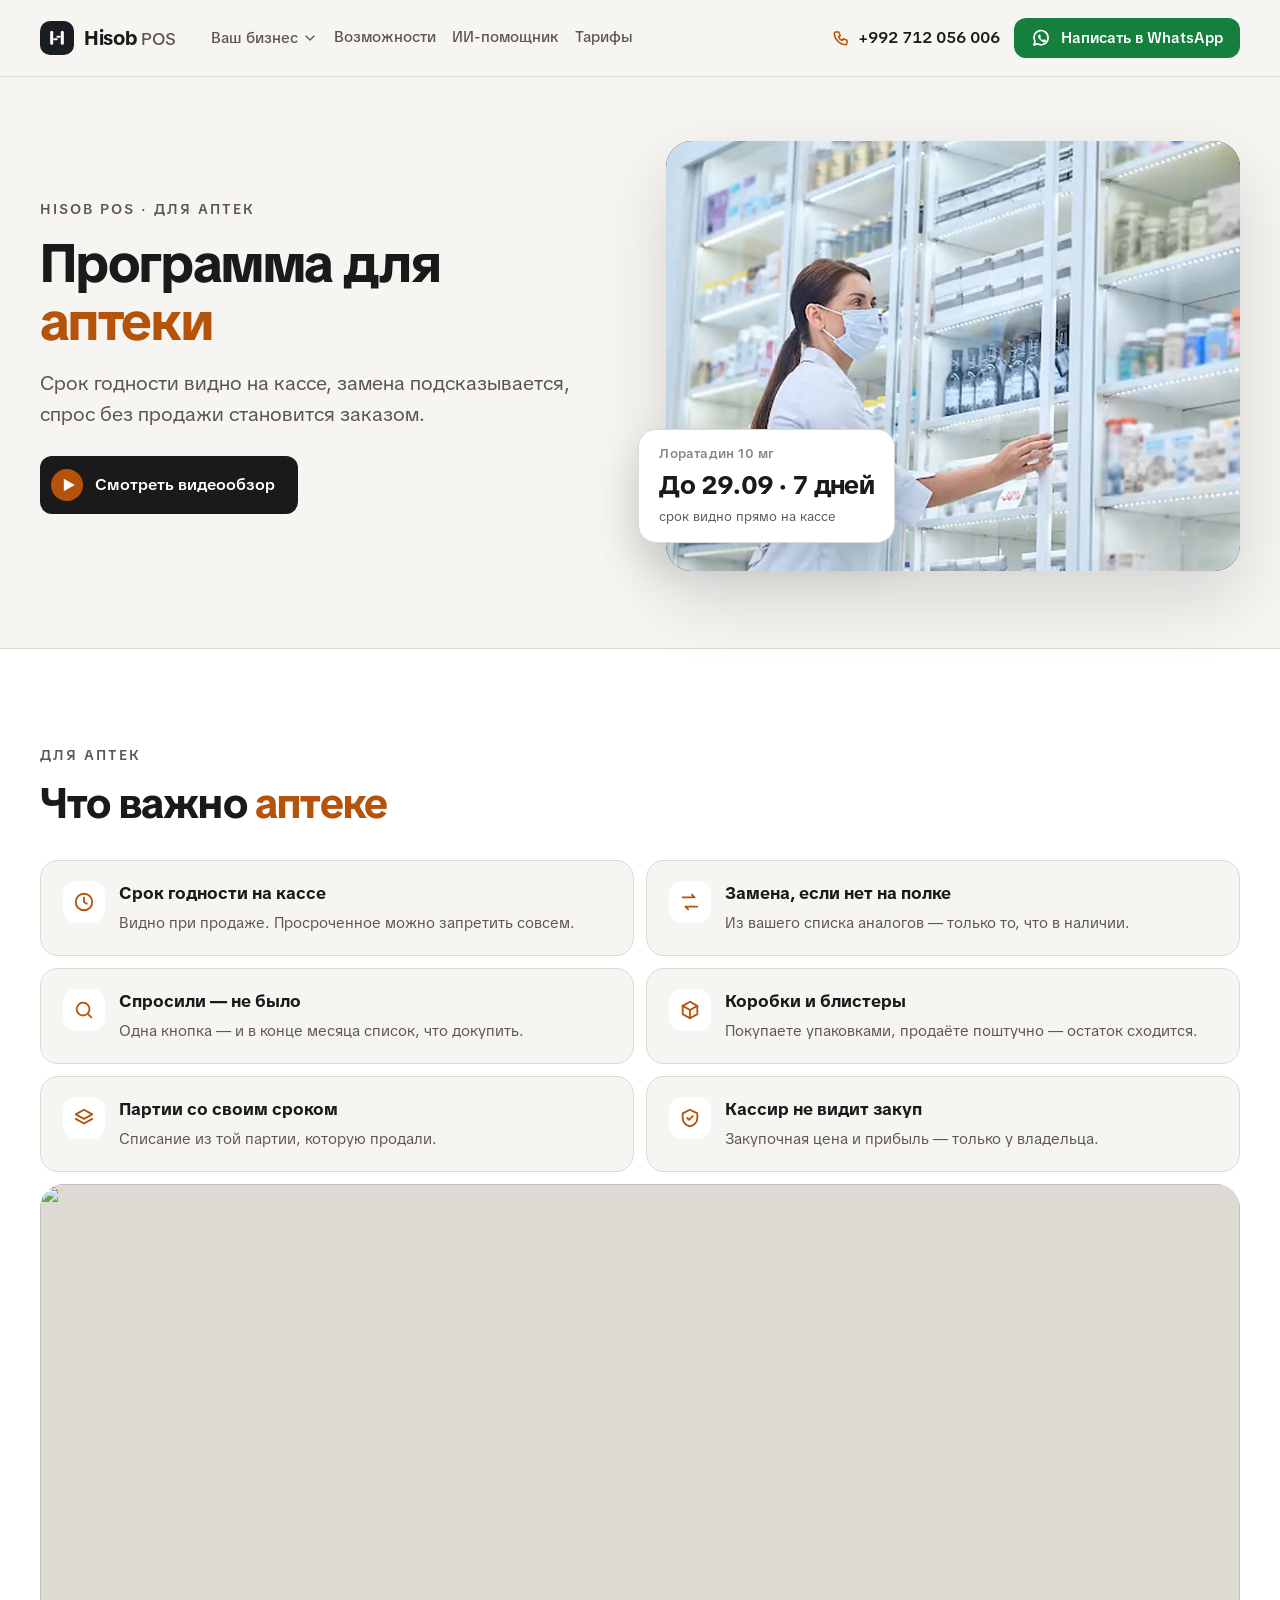
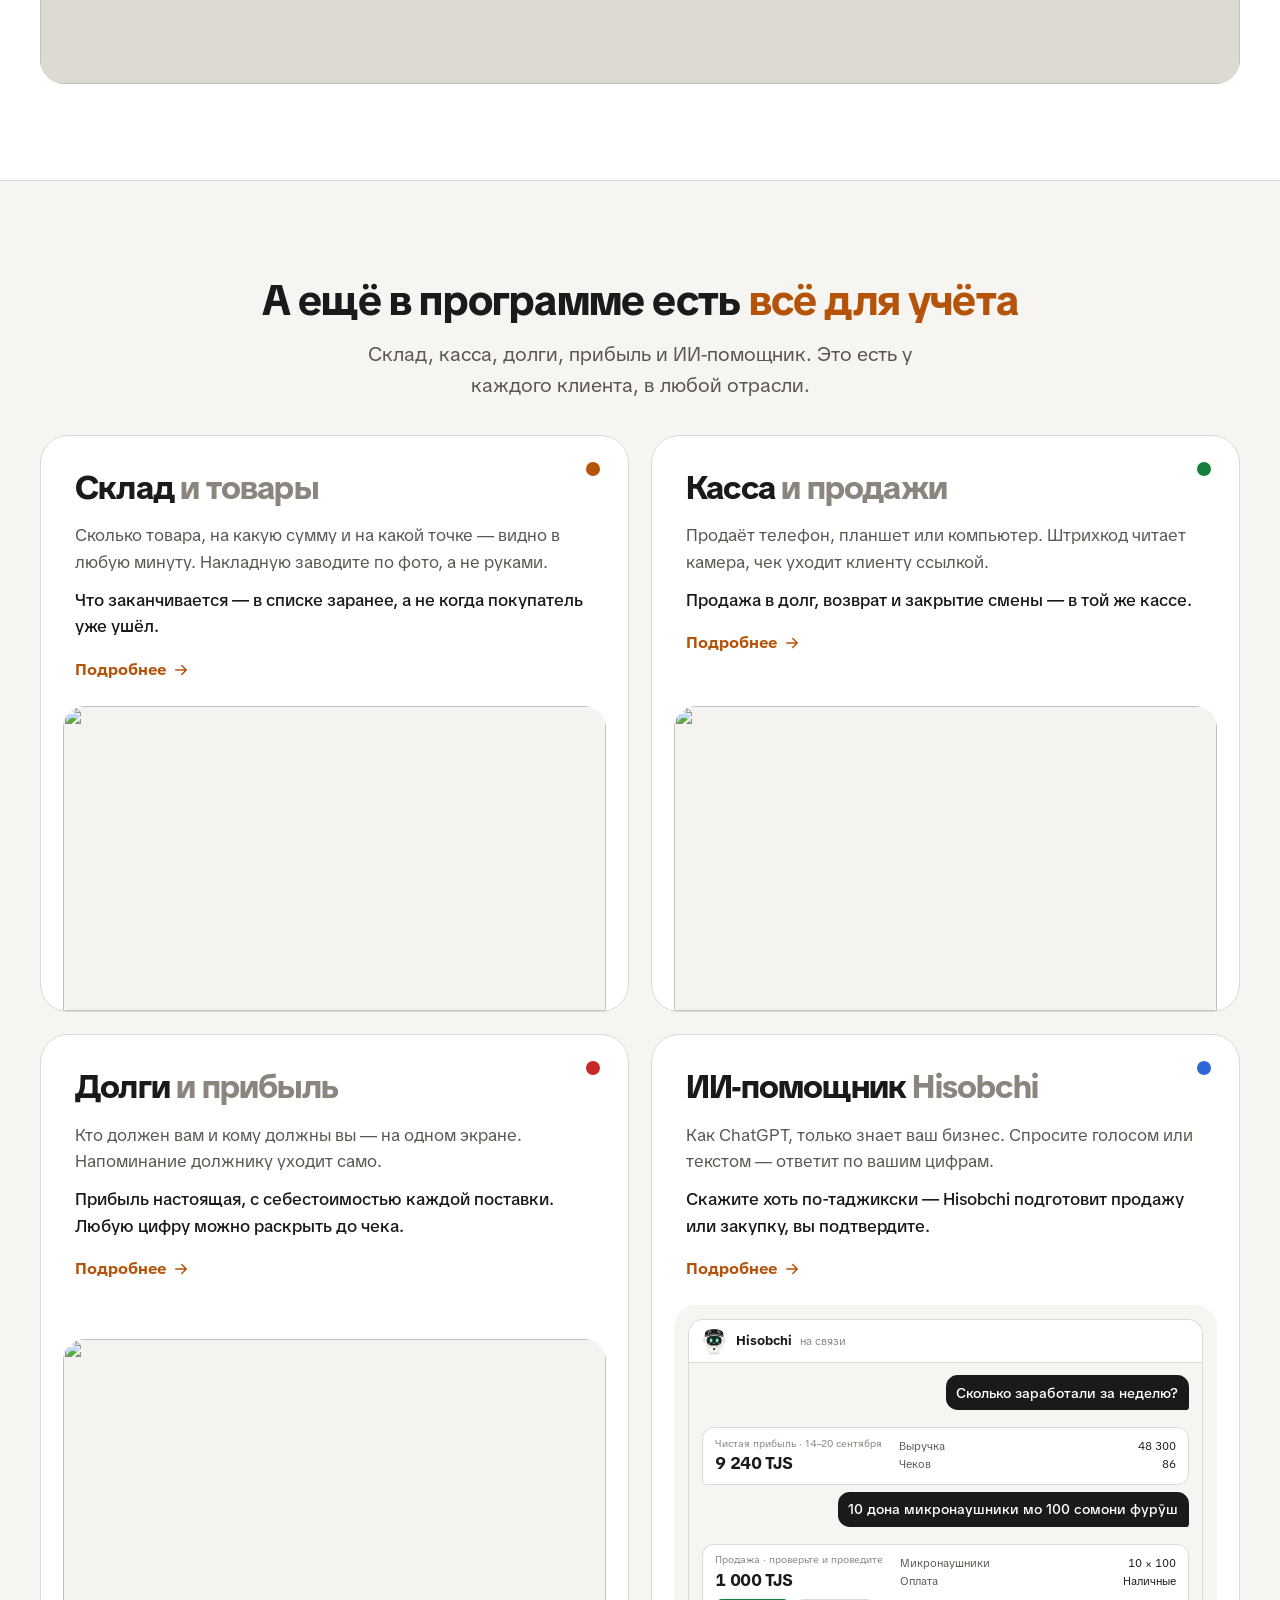
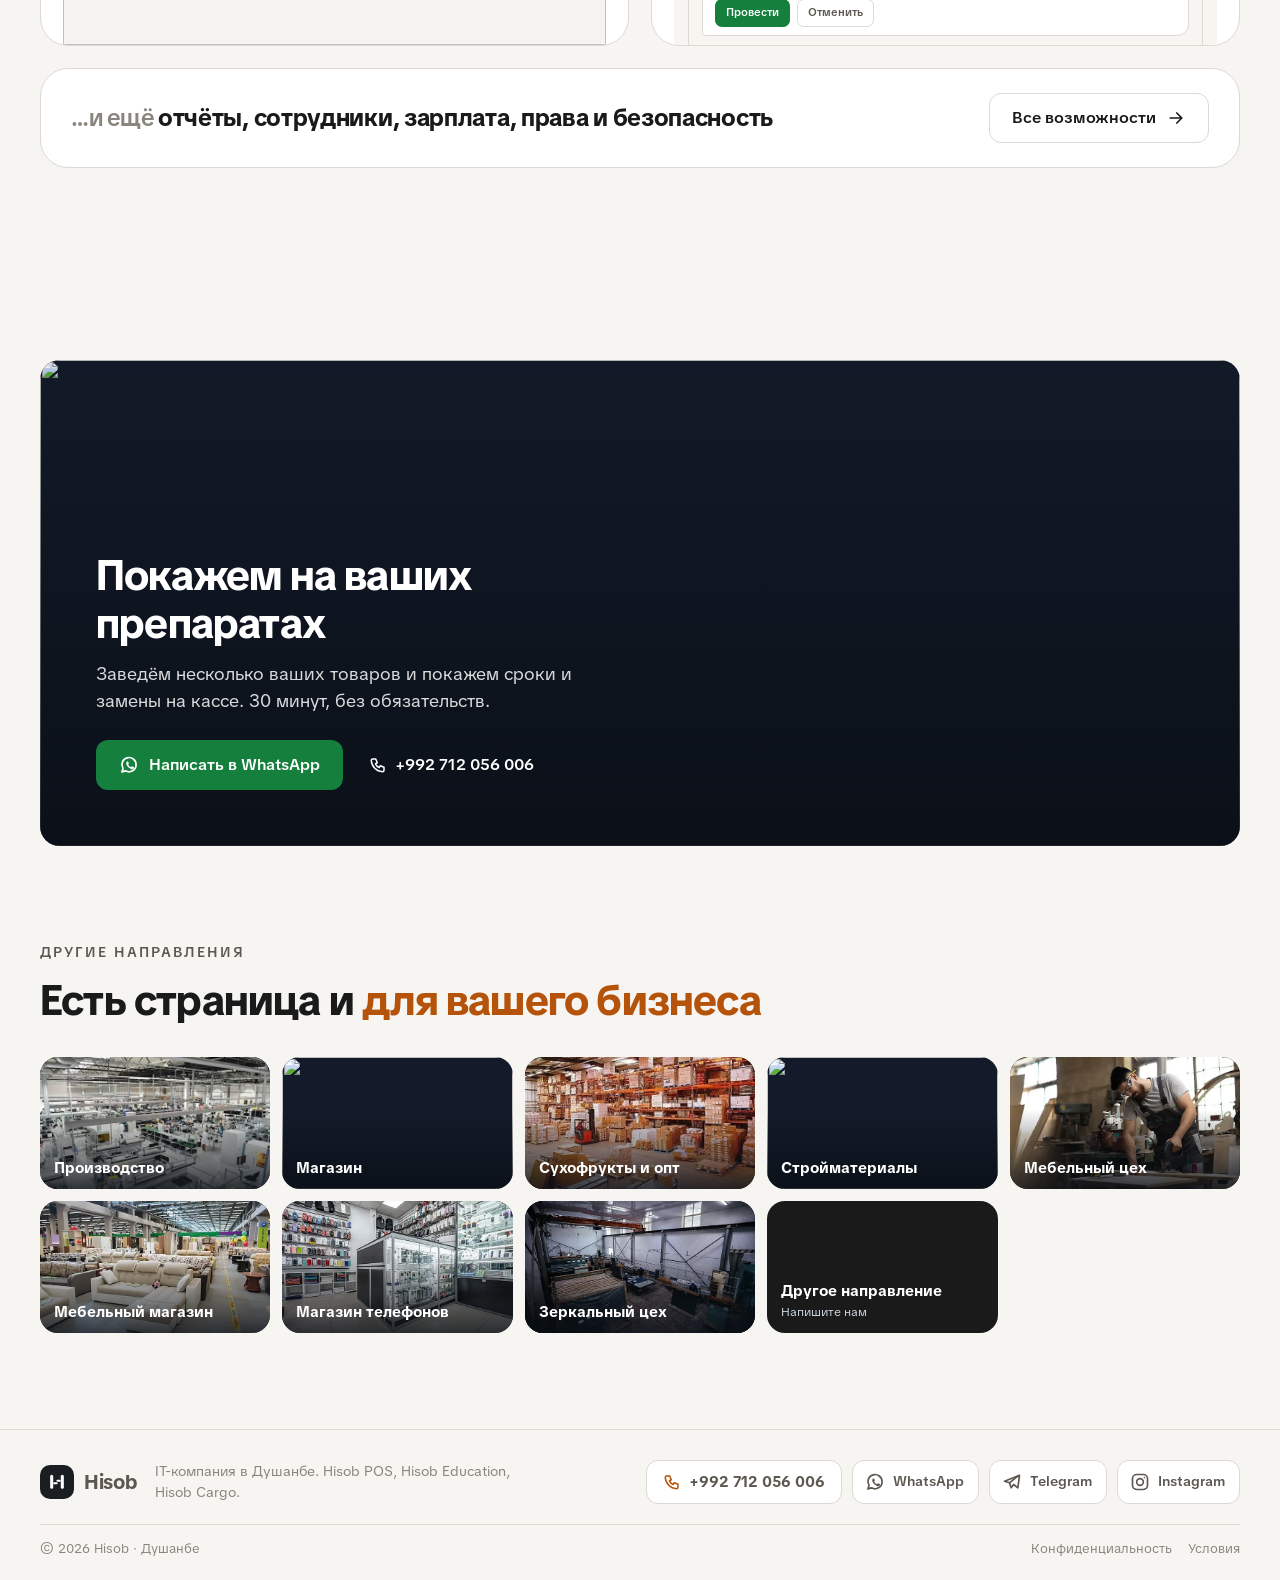
==== commit cf9d603a: "fixed app" ====
--- a/apteka/index.html
+++ b/apteka/index.html
@@ -69,7 +69,7 @@
     <p class="lead">Срок годности видно на кассе, замена подсказывается, спрос без продажи становится заказом.</p>
     <div class="ind-chips"></div>
     <div class="hero-actions">
-      <a class="btn btn-primary btn-video" href="https://www.youtube.com/watch?v=aqz-KE-bpKQ" data-video="aqz-KE-bpKQ" target="_blank" rel="noopener"><span class="play"><svg width="14" height="14" viewBox="0 0 24 24" aria-hidden="true"><path d="M7 4.5v15l13-7.5z" fill="currentColor"/></svg></span>Смотреть видеообзор</a>
+      <a class="btn btn-primary btn-video" href="https://www.youtube.com/watch?v=E6Q1P9-Leqs" data-video="E6Q1P9-Leqs" target="_blank" rel="noopener"><span class="play"><svg width="14" height="14" viewBox="0 0 24 24" aria-hidden="true"><path d="M7 4.5v15l13-7.5z" fill="currentColor"/></svg></span>Смотреть видеообзор</a>
     </div>
   </div>
   <div class="ind-visual"><div class="ind-photo"><img src="../images/ind-apteka.webp" width="1200" height="900" alt="Фармацевт у витрины с лекарствами" loading="eager"></div><div class="ind-float"><small>Лоратадин 10 мг</small><b>До 29.09 · 7 дней</b><span>срок видно прямо на кассе</span></div></div>
@@ -105,22 +105,22 @@
   <div class="fimg"><img src="https://images.unsplash.com/photo-1556742111-a301076d9d18?w=1100&h=720&fit=crop&crop=entropy&q=68&auto=format" alt="" loading="lazy" width="1100" height="720"></div>
 </li><li class="fcard">
   <span class="fdot blue"></span>
-  <h3><b>ИИ-помощник</b> внутри</h3>
+  <h3><b>ИИ-помощник</b> Hisobchi</h3>
   <p>Как ChatGPT, только знает ваш бизнес. Спросите голосом или текстом — ответит по вашим цифрам.</p>
-  <p class="fmore">Скажите «оформи закупку» — помощник подготовит, вы подтвердите.</p>
+  <p class="fmore">Скажите хоть по-таджикски — Hisobchi подготовит продажу или закупку, вы подтвердите.</p>
   <a class="flink" href="../vozmozhnosti/#pomoshnik">Подробнее <svg width="18" height="18" viewBox="0 0 24 24" fill="none" stroke="currentColor" stroke-width="2" stroke-linecap="round" stroke-linejoin="round" aria-hidden="true"><path d="M5 12h14M13 6l6 6-6 6"/></svg></a>
-  <div class="fimg fchat"><div class="ai-chat" aria-label="Пример разговора с помощником">
-    <div class="ai-chat-head"><span class="ai-dot"></span><b>Помощник</b><small>на связи</small></div>
+  <div class="fimg fchat"><div class="ai-chat" aria-label="Пример разговора с Hisobchi">
+    <div class="ai-chat-head"><span class="hisobchi hc-avatar" data-state="idle"></span><b>Hisobchi</b><small>на связи</small></div>
     <div class="ai-msgs">
       <p class="ai-msg me">Сколько заработали за неделю?</p>
       <div class="ai-msg bot"><small>Чистая прибыль · 14–20 сентября</small><strong>9 240 TJS</strong>
         <dl><dt>Выручка</dt><dd>48 300</dd><dt>Чеков</dt><dd>86</dd></dl></div>
-      <p class="ai-msg me">Оформи закупку: 20 мешков муки</p>
-      <div class="ai-msg bot"><small>Закупка · черновик</small><strong>6 200 TJS</strong>
-        <dl><dt>Мука в/с, 50 кг</dt><dd>× 20</dd><dt>Поставщик</dt><dd>Сомон Трейд</dd></dl>
-        <div class="ai-actions"><span class="ok">Провести</span><span>Изменить</span></div></div>
-    </div>
-    <div class="ai-input"><span>Спросите или скажите…</span><i><svg width="18" height="18" viewBox="0 0 24 24" fill="none" stroke="currentColor" stroke-width="2" stroke-linecap="round" stroke-linejoin="round" aria-hidden="true"><rect x="9" y="3" width="6" height="11" rx="3"/><path d="M5 11a7 7 0 0 0 14 0M12 18v3"/></svg></i></div>
+      <p class="ai-msg me">10 дона микронаушники мо 100 сомони фурӯш</p>
+      <div class="ai-msg bot"><small>Продажа · проверьте и проведите</small><strong>1 000 TJS</strong>
+        <dl><dt>Микронаушники</dt><dd>10 × 100</dd><dt>Оплата</dt><dd>Наличные</dd></dl>
+        <div class="ai-actions"><span class="ok">Провести</span><span>Отменить</span></div></div>
+    </div>
+    <div class="ai-input"><span>Спросите Hisobchi…</span><i><svg width="18" height="18" viewBox="0 0 24 24" fill="none" stroke="currentColor" stroke-width="2" stroke-linecap="round" stroke-linejoin="round" aria-hidden="true"><rect x="9" y="3" width="6" height="11" rx="3"/><path d="M5 11a7 7 0 0 0 14 0M12 18v3"/></svg></i></div>
   </div></div>
 </li></ul>
   <div class="fbar"><p>…и ещё <b>отчёты, сотрудники, зарплата, права и безопасность</b></p><a class="btn btn-ghost" href="../vozmozhnosti/">Все возможности <svg width="18" height="18" viewBox="0 0 24 24" fill="none" stroke="currentColor" stroke-width="2" stroke-linecap="round" stroke-linejoin="round" aria-hidden="true"><path d="M5 12h14M13 6l6 6-6 6"/></svg></a></div>
@@ -272,5 +272,6 @@
   requestAnimationFrame(step);
 })();
 </script>
+<script src="../hisobchi.js" defer></script>
 </body>
 </html>
--- a/styles.css
+++ b/styles.css
@@ -959,3 +959,35 @@
 .mod-photo:hover img, .fp-img:hover img { transform: scale(1.03); }
 @media (prefers-reduced-motion: reduce) { .mod-grid > li, .fcard, .facts4 > li, .foot-soc, .foot-phone, .mod-photo img, .fp-img img { transition: none; } }
 @media (hover: none) { .mod-grid > li:hover, .fcard:hover, .facts4 > li:hover { transform: none; box-shadow: none; } }
+
+/* ---- Hisobchi ---- */
+.hisobchi { display: inline-block; line-height: 0; vertical-align: middle; }
+.hisobchi svg { width: 100%; height: 100%; overflow: visible; display: block; }
+.hc-avatar { width: 36px; height: 36px; margin: -6px -2px -4px -6px; flex-shrink: 0; }
+.fp-ic.hc-ic { background: var(--amber-light); }
+.fp-ic.hc-ic .hisobchi { width: 50px; height: 50px; margin-top: -4px; }
+.fp-chat { position: relative; }
+.hc-stand { position: absolute; left: 3%; bottom: 0; width: clamp(130px, 15vw, 200px); height: clamp(130px, 15vw, 200px); z-index: 2; }
+@media (max-width: 1000px) { .hc-stand { display: none; } }
+.hc-faq { justify-self: end; display: flex; align-items: flex-start; gap: 0; }
+.hc-faq-bot { width: 130px; height: 130px; }
+.hc-bubble { background: var(--paper); border: 1px solid var(--rule); border-radius: 18px 18px 4px 18px; padding: 10px 16px; font-weight: 600; font-size: 16px; color: var(--ink); margin-top: 4px; box-shadow: 0 10px 24px rgba(15,15,15,0.06); }
+@media (max-width: 900px) { .hc-faq { display: none; } }
+.hc-bob { animation: hc-bob 4s ease-in-out infinite; transform-box: fill-box; transform-origin: center bottom; }
+@keyframes hc-bob { 50% { transform: translateY(-4px); } }
+.hc-blink { animation: hc-blink 5s infinite; transform-box: fill-box; transform-origin: center; }
+@keyframes hc-blink { 0%, 93%, 100% { transform: scaleY(1); } 96% { transform: scaleY(.08); } }
+.hc-wave { animation: hc-wave 6s ease-in-out infinite; transform-box: fill-box; transform-origin: 15% 50%; }
+@keyframes hc-wave { 0%, 62%, 100% { transform: rotate(0); } 68% { transform: rotate(-38deg); } 74% { transform: rotate(-8deg); } 80% { transform: rotate(-34deg); } 86% { transform: rotate(0); } }
+.hc-tilt { animation: hc-tilt 6s ease-in-out infinite; transform-box: fill-box; transform-origin: 50% 100%; }
+@keyframes hc-tilt { 0%, 62%, 100% { transform: rotate(0); } 70% { transform: rotate(-6deg); } 80% { transform: rotate(3deg); } }
+.hc-think { animation: hc-think 2.4s ease-in-out infinite; transform-box: fill-box; transform-origin: 50% 100%; }
+@keyframes hc-think { 50% { transform: rotate(-7deg); } }
+.hc-eq { animation: hc-eq .7s ease-in-out infinite; transform-box: fill-box; transform-origin: center; }
+.hc-eq.hc-b { animation-delay: .15s; } .hc-eq.hc-c { animation-delay: .3s; }
+@keyframes hc-eq { 50% { transform: scaleY(.4); } }
+.hc-dot { animation: hc-dot 1.2s infinite; } .hc-dot.hc-b { animation-delay: .2s; } .hc-dot.hc-c { animation-delay: .4s; }
+@keyframes hc-dot { 0%, 60%, 100% { opacity: .25; } 30% { opacity: 1; } }
+.hc-jump { animation: hc-jump 1.6s ease-in-out infinite; transform-box: fill-box; transform-origin: center bottom; }
+@keyframes hc-jump { 0%, 100% { transform: translateY(0); } 30% { transform: translateY(-10px); } 50% { transform: translateY(0) scaleY(.96); } }
+@media (prefers-reduced-motion: reduce) { .hc-bob, .hc-blink, .hc-wave, .hc-tilt, .hc-think, .hc-eq, .hc-dot, .hc-jump { animation: none; } }
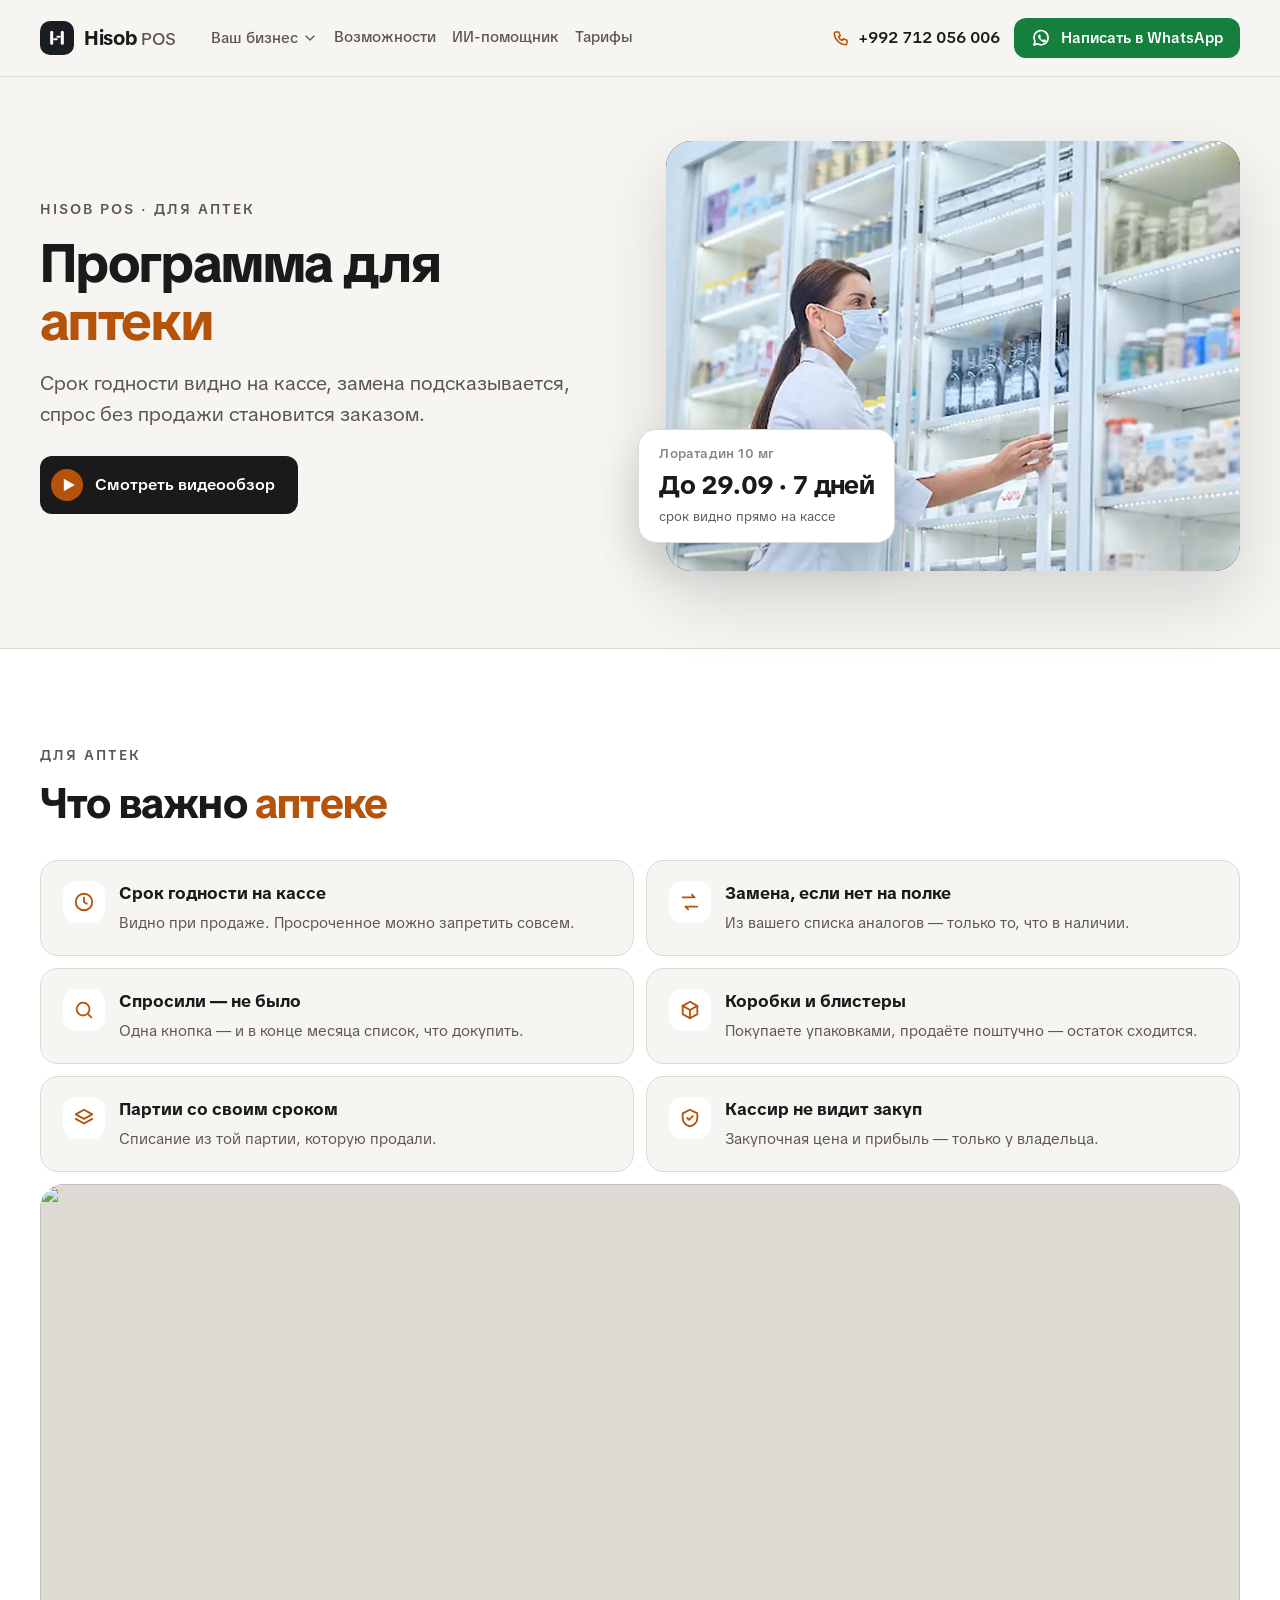
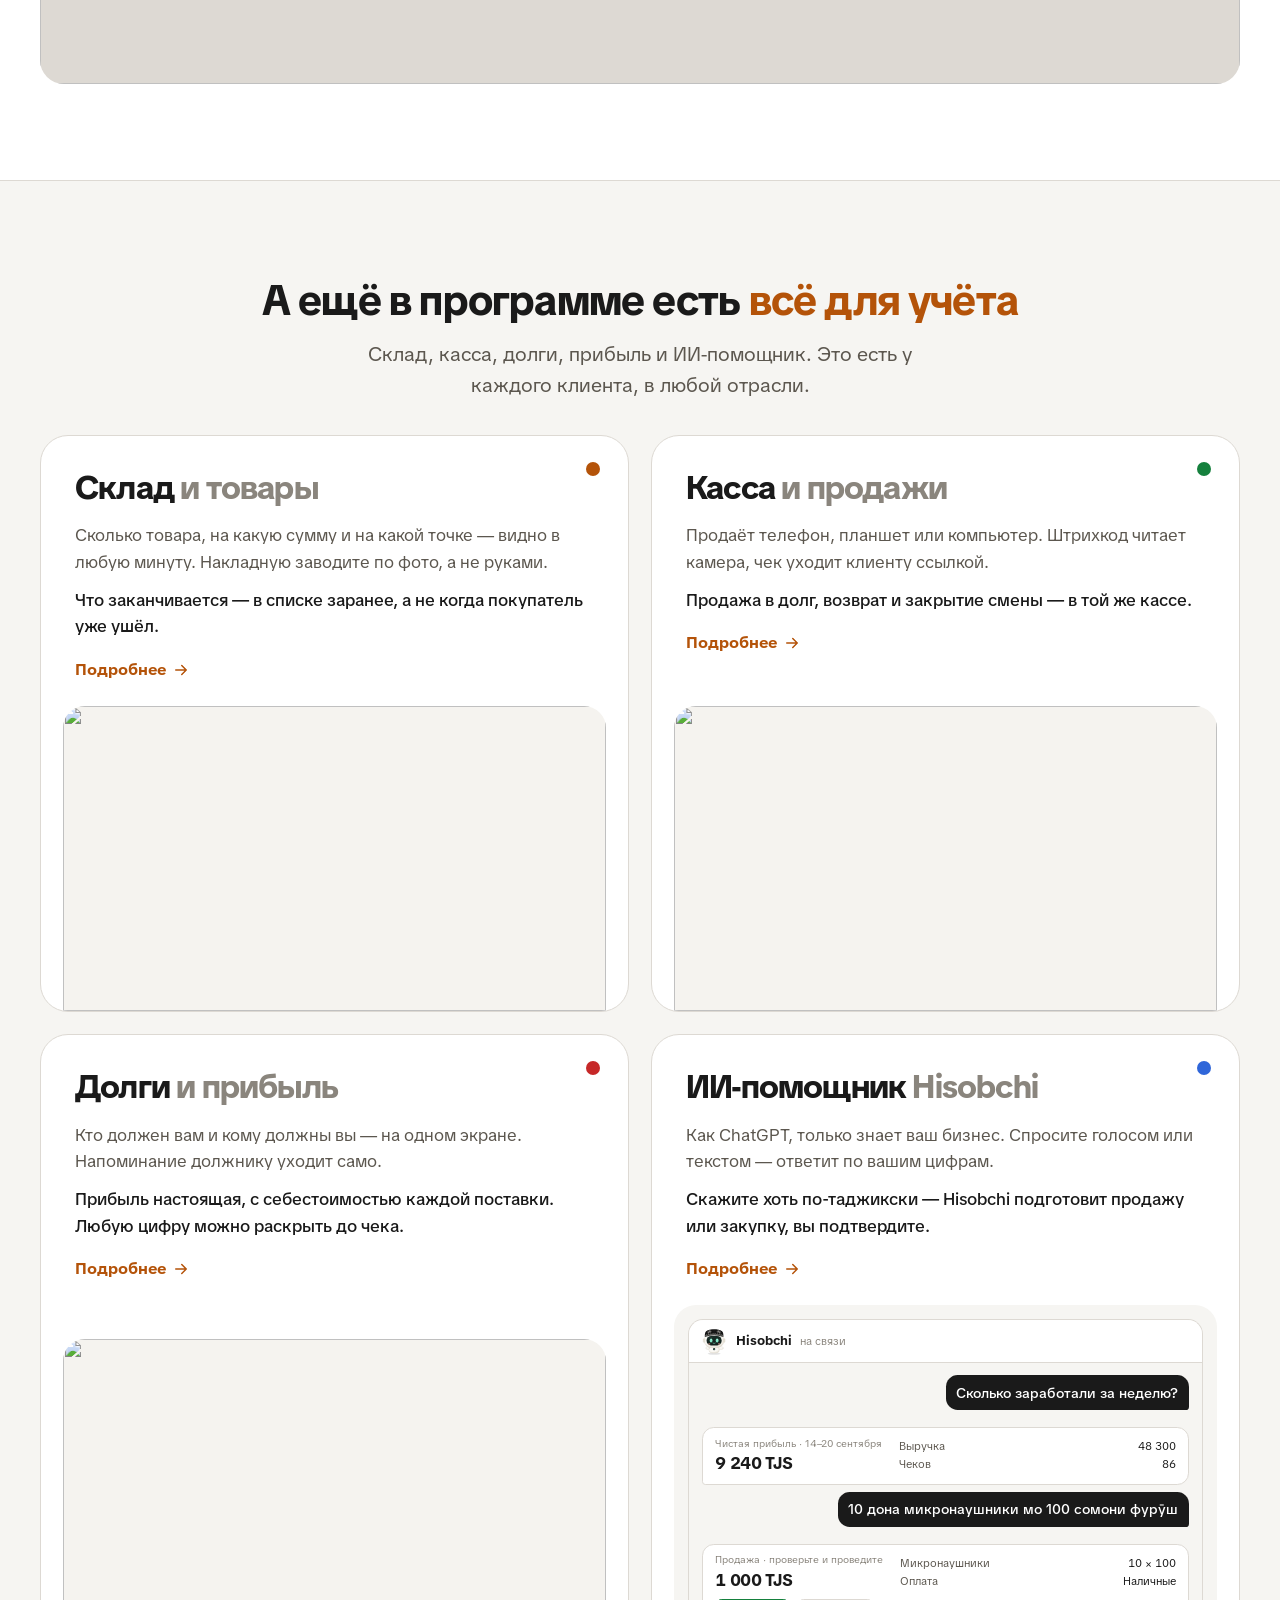
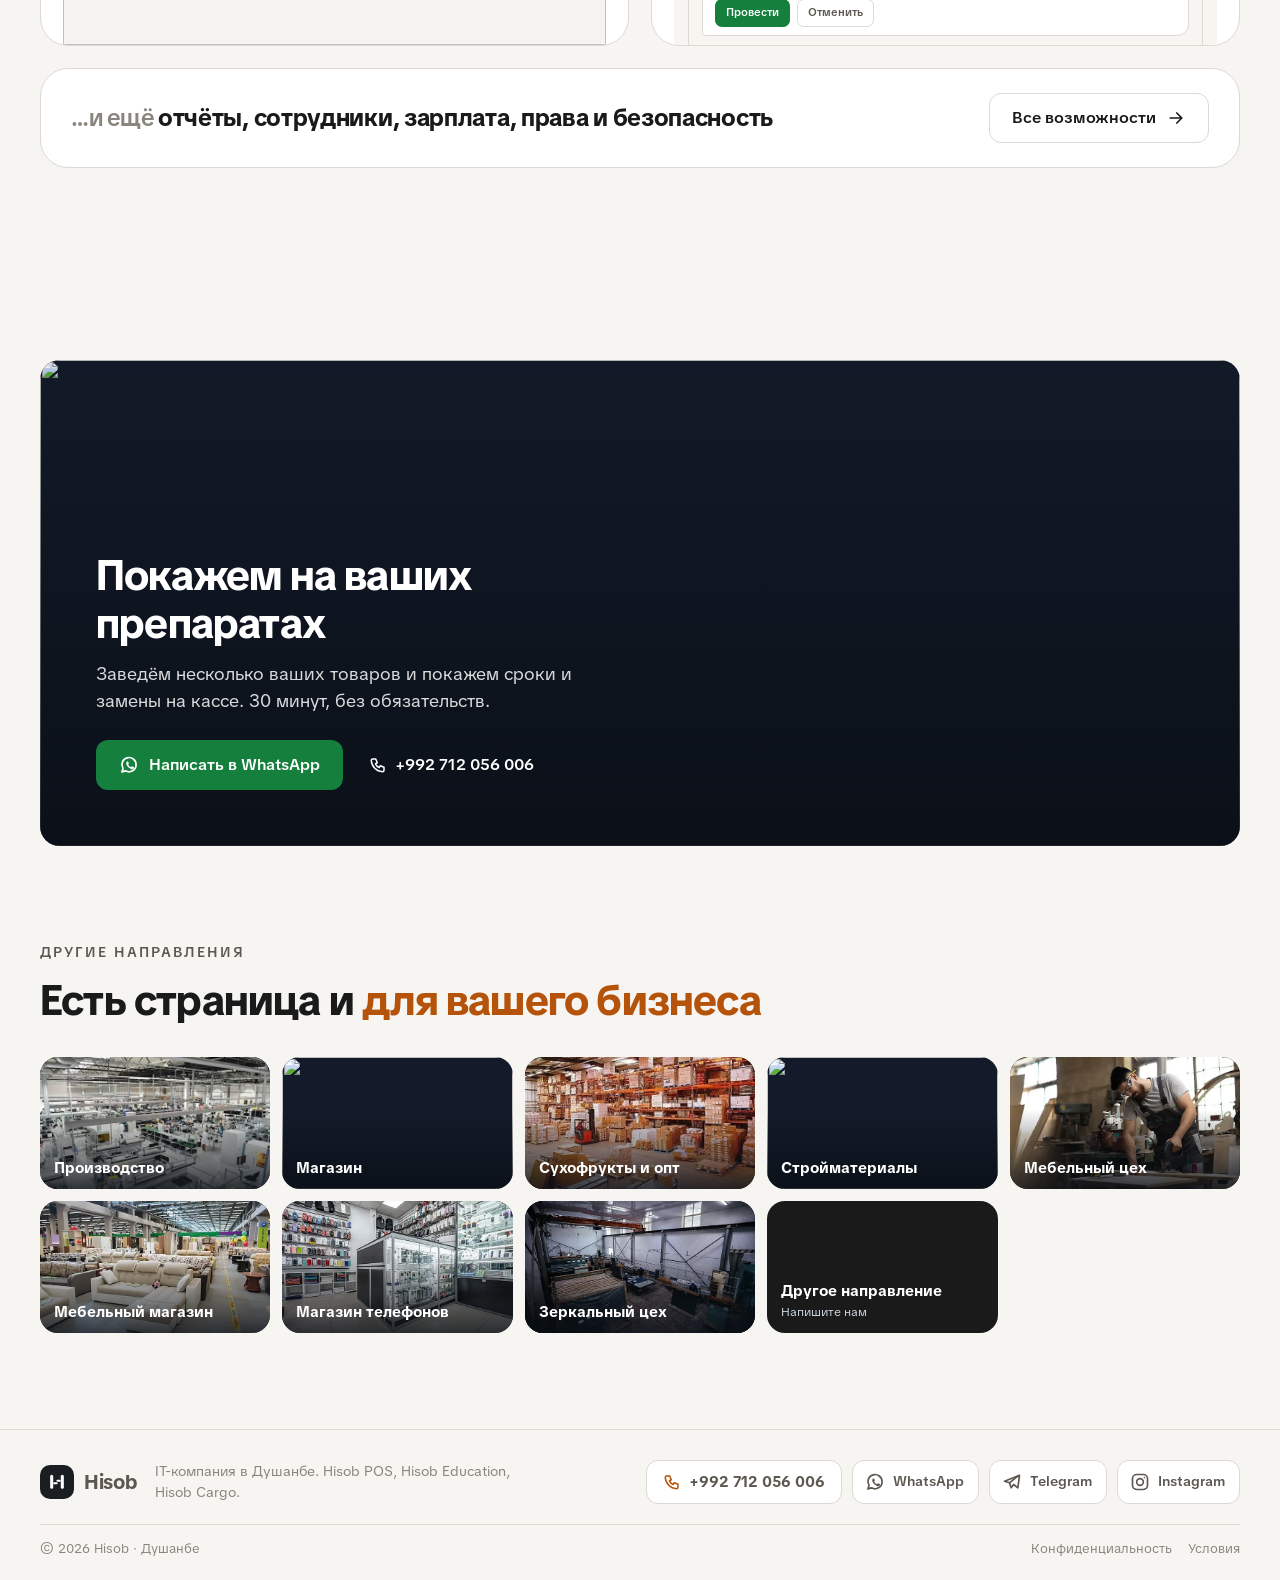
==== commit c10f36bf: "fixed app" ====
--- a/apteka/index.html
+++ b/apteka/index.html
@@ -25,7 +25,7 @@
 <link rel="preconnect" href="https://fonts.gstatic.com" crossorigin>
 <link rel="preconnect" href="https://images.unsplash.com">
 <link href="https://fonts.googleapis.com/css2?family=TikTok+Sans:wght@400;500;600;700;800&display=swap" rel="stylesheet">
-<link rel="stylesheet" href="../styles.css?v=843cb9d7">
+<link rel="stylesheet" href="../styles.css?v=885523a6">
 </head>
 <body>
 <header class="header" id="header">
@@ -110,7 +110,7 @@
   <p class="fmore">Скажите хоть по-таджикски — Hisobchi подготовит продажу или закупку, вы подтвердите.</p>
   <a class="flink" href="../vozmozhnosti/#pomoshnik">Подробнее <svg width="18" height="18" viewBox="0 0 24 24" fill="none" stroke="currentColor" stroke-width="2" stroke-linecap="round" stroke-linejoin="round" aria-hidden="true"><path d="M5 12h14M13 6l6 6-6 6"/></svg></a>
   <div class="fimg fchat"><div class="ai-chat" aria-label="Пример разговора с Hisobchi">
-    <div class="ai-chat-head"><span class="hisobchi hc-avatar" data-state="idle"></span><b>Hisobchi</b><small>на связи</small></div>
+    <div class="ai-chat-head"><span class="hisobchi hc-avatar" data-state="idle"><svg viewBox="0 0 160 160" aria-hidden="true" focusable="false"><defs><radialGradient id="hcs1" cx="40%" cy="30%" r="75%"><stop offset="0" stop-color="#FFFFFF"/><stop offset=".65" stop-color="#FAF8F3"/><stop offset="1" stop-color="#E6E1D6"/></radialGradient><linearGradient id="hcf1" x1="0" y1="0" x2="0" y2="1"><stop offset="0" stop-color="#1A2D28"/><stop offset="1" stop-color="#12201C"/></linearGradient></defs><g class="hc-bob"><ellipse cx="80" cy="152" rx="34" ry="5" fill="rgba(27,26,24,.12)"/><rect x="52" y="112" width="56" height="36" rx="18" fill="url(#hcs1)" stroke="#CFC8BA" stroke-width="1.5"/><circle cx="80" cy="128" r="6" fill="#12201C"/><circle cx="80" cy="128" r="2.6" fill="#7FE6C5"/><rect x="36" y="116" width="20" height="12" rx="6" fill="url(#hcs1)" stroke="#CFC8BA" stroke-width="1.5"/><rect x="28" y="44" width="104" height="76" rx="36" fill="url(#hcs1)" stroke="#CFC8BA" stroke-width="1.5"/><rect x="22" y="72" width="10" height="20" rx="5" fill="#E6E1D6" stroke="#CFC8BA" stroke-width="1.2"/><rect x="128" y="72" width="10" height="20" rx="5" fill="#E6E1D6" stroke="#CFC8BA" stroke-width="1.2"/><rect x="40" y="58" width="80" height="50" rx="24" fill="url(#hcf1)"/><path d="M50 70 C58 67 64 66 70 66" stroke="#FFFFFF" stroke-width="2.5" stroke-linecap="round" opacity=".12" fill="none"/><ellipse cx="54" cy="100" rx="6" ry="3.5" fill="#F3A99B" opacity=".75"/><ellipse cx="106" cy="100" rx="6" ry="3.5" fill="#F3A99B" opacity=".75"/><g class="hc-blink"><ellipse cx="64" cy="82" rx="7.5" ry="10" fill="#7FE6C5"/><circle cx="66.5" cy="78" r="2.4" fill="#E9FFF7"/></g><g class="hc-blink"><ellipse cx="96" cy="82" rx="7.5" ry="10" fill="#7FE6C5"/><circle cx="98.5" cy="78" r="2.4" fill="#E9FFF7"/></g><path d="M74 96 Q80 101 86 96" stroke="#7FE6C5" stroke-width="3" fill="none" stroke-linecap="round"/><g transform="translate(104 114)"><rect x="1" y="2" width="24" height="12" rx="6" fill="url(#hcs1)" stroke="#CFC8BA" stroke-width="1.5"/></g><g><path d="M32 63 Q80 47 128 63 Q80 53 32 63 Z" fill="rgba(0,0,0,.16)"/><path d="M31 63 C30 50 31 40 38 33 C48 25 64 22 80 22 C96 22 112 25 122 33 C129 40 130 50 129 63 Q80 45 31 63 Z" fill="#151515"/><path d="M80 22 C79.5 34 79.5 44 80 54" stroke="#2B2B2B" stroke-width="1.8" fill="none"/><path d="M56 25 C50 36 47 46 47 57.6 M104 25 C110 36 113 46 113 57.6" stroke="#2B2B2B" stroke-width="1.3" fill="none"/><path d="M64 24.5 C70 23 75 22.6 80 22.6" stroke="#FFFFFF" stroke-width="1.8" stroke-linecap="round" opacity=".14" fill="none"/><g fill="#4A4A4A"><circle cx="74" cy="25" r="1"/><circle cx="78" cy="24.4" r="1"/><circle cx="82" cy="24.4" r="1"/><circle cx="86" cy="25" r="1"/></g><g fill="none" stroke="#F4F1EA" stroke-width="1.5" stroke-linecap="round" transform="translate(52 33) scale(.72 .78) rotate(-8)"><path d="M-8 12 C-11 2 -4 -5 6 -4 C16 -3 20 5 14 9 C10 11 5 9 6 5"/><path d="M-5 11 C-6 4 -1 0 6 0 C12 1 14 5 11 6"/><path d="M-4 9 L8 2.5 M-3 6.5 L6 1.5 M-1 10 L11 4.5"/></g><g fill="none" stroke="#F4F1EA" stroke-width="1.5" stroke-linecap="round" transform="translate(108 33) scale(-.72 .78) rotate(-8)"><path d="M-8 12 C-11 2 -4 -5 6 -4 C16 -3 20 5 14 9 C10 11 5 9 6 5"/><path d="M-5 11 C-6 4 -1 0 6 0 C12 1 14 5 11 6"/><path d="M-4 9 L8 2.5 M-3 6.5 L6 1.5 M-1 10 L11 4.5"/></g><g fill="none" stroke="#F4F1EA" stroke-width="1.3"><path transform="translate(40 57) rotate(-16.7)" d="M-5 0 C-5 -7.4 5 -7.4 5 0"/><path transform="translate(51.5 54) rotate(-12.1)" d="M-5 0 C-5 -7.4 5 -7.4 5 0"/><path transform="translate(63 52.1) rotate(-7.3)" d="M-5 0 C-5 -7.4 5 -7.4 5 0"/><path transform="translate(74.5 51.1) rotate(-2.4)" d="M-5 0 C-5 -7.4 5 -7.4 5 0"/><path transform="translate(85.5 51.1) rotate(2.4)" d="M-5 0 C-5 -7.4 5 -7.4 5 0"/><path transform="translate(97 52.1) rotate(7.3)" d="M-5 0 C-5 -7.4 5 -7.4 5 0"/><path transform="translate(108.5 54) rotate(12.1)" d="M-5 0 C-5 -7.4 5 -7.4 5 0"/><path transform="translate(120 57) rotate(16.7)" d="M-5 0 C-5 -7.4 5 -7.4 5 0"/></g><g stroke="#F4F1EA" stroke-width=".9" opacity=".85" fill="none"><path transform="translate(40 57) rotate(-16.7)" d="M-2.6 -1.8 h5.2 M-2.6 -3.8 h5.2"/><path transform="translate(51.5 54) rotate(-12.1)" d="M-2.6 -1.8 h5.2 M-2.6 -3.8 h5.2"/><path transform="translate(63 52.1) rotate(-7.3)" d="M-2.6 -1.8 h5.2 M-2.6 -3.8 h5.2"/><path transform="translate(74.5 51.1) rotate(-2.4)" d="M-2.6 -1.8 h5.2 M-2.6 -3.8 h5.2"/><path transform="translate(85.5 51.1) rotate(2.4)" d="M-2.6 -1.8 h5.2 M-2.6 -3.8 h5.2"/><path transform="translate(97 52.1) rotate(7.3)" d="M-2.6 -1.8 h5.2 M-2.6 -3.8 h5.2"/><path transform="translate(108.5 54) rotate(12.1)" d="M-2.6 -1.8 h5.2 M-2.6 -3.8 h5.2"/><path transform="translate(120 57) rotate(16.7)" d="M-2.6 -1.8 h5.2 M-2.6 -3.8 h5.2"/></g><path d="M31 62.4 L33.5 59.9 L35.9 60.7 L38.4 58.3 L40.8 59.2 L43.3 56.9 L45.7 57.8 L48.2 55.6 L50.6 56.6 L53.1 54.5 L55.5 55.6 L58 53.6 L60.4 54.8 L62.9 52.9 L65.3 54.2 L67.8 52.4 L70.2 53.8 L72.7 52 L75.1 53.5 L77.6 51.8 L80 53.4 L82.5 51.8 L84.9 53.5 L87.4 52 L89.8 53.8 L92.3 52.4 L94.7 54.2 L97.2 52.9 L99.6 54.8 L102.1 53.6 L104.5 55.7 L107 54.5 L109.4 56.6 L111.9 55.6 L114.3 57.8 L116.8 56.9 L119.2 59.2 L121.7 58.3 L124.1 60.7 L126.6 59.9 L129 62.4" fill="none" stroke="#F4F1EA" stroke-width=".9"/></g></g></svg></span><b>Hisobchi</b><small>на связи</small></div>
     <div class="ai-msgs">
       <p class="ai-msg me">Сколько заработали за неделю?</p>
       <div class="ai-msg bot"><small>Чистая прибыль · 14–20 сентября</small><strong>9 240 TJS</strong>
@@ -272,6 +272,5 @@
   requestAnimationFrame(step);
 })();
 </script>
-<script src="../hisobchi.js" defer></script>
 </body>
 </html>
--- a/styles.css
+++ b/styles.css
@@ -991,3 +991,13 @@
 .hc-jump { animation: hc-jump 1.6s ease-in-out infinite; transform-box: fill-box; transform-origin: center bottom; }
 @keyframes hc-jump { 0%, 100% { transform: translateY(0); } 30% { transform: translateY(-10px); } 50% { transform: translateY(0) scaleY(.96); } }
 @media (prefers-reduced-motion: reduce) { .hc-bob, .hc-blink, .hc-wave, .hc-tilt, .hc-think, .hc-eq, .hc-dot, .hc-jump { animation: none; } }
+
+/* ---- Hisobchi peek ---- */
+.hc-peek { position: fixed; right: 0; bottom: 30vh; z-index: 60; pointer-events: none; display: flex; align-items: flex-start; }
+.hc-peek-bot { width: 150px; height: 150px; transform: translateX(120%) rotate(-14deg); transform-origin: 100% 100%; transition: transform .7s cubic-bezier(.34,1.56,.64,1); }
+.hc-peek-bubble { background: var(--paper); border: 1px solid var(--rule); border-radius: 18px 18px 4px 18px; padding: 10px 16px; font-weight: 600; font-size: 15px; line-height: 1.35; color: var(--ink); box-shadow: 0 12px 28px rgba(15,15,15,0.10); margin-top: 6px; margin-right: -18px; opacity: 0; transform: translateY(8px) scale(.96); transition: opacity .3s ease, transform .3s ease; width: 300px; font-weight: 500; }
+.hc-peek-bubble b { display: block; font-weight: 700; margin-bottom: 2px; }
+.hc-peek.show .hc-peek-bot { transform: translateX(22%) rotate(-12deg); }
+.hc-peek.show .hc-peek-bubble { opacity: 1; transform: none; transition-delay: .45s; }
+@media (max-width: 700px) { .hc-peek { bottom: 90px; } .hc-peek-bot { width: 104px; height: 104px; } .hc-peek-bubble { font-size: 13px; width: 220px; } }
+@media (prefers-reduced-motion: reduce) { .hc-peek { display: none; } }
